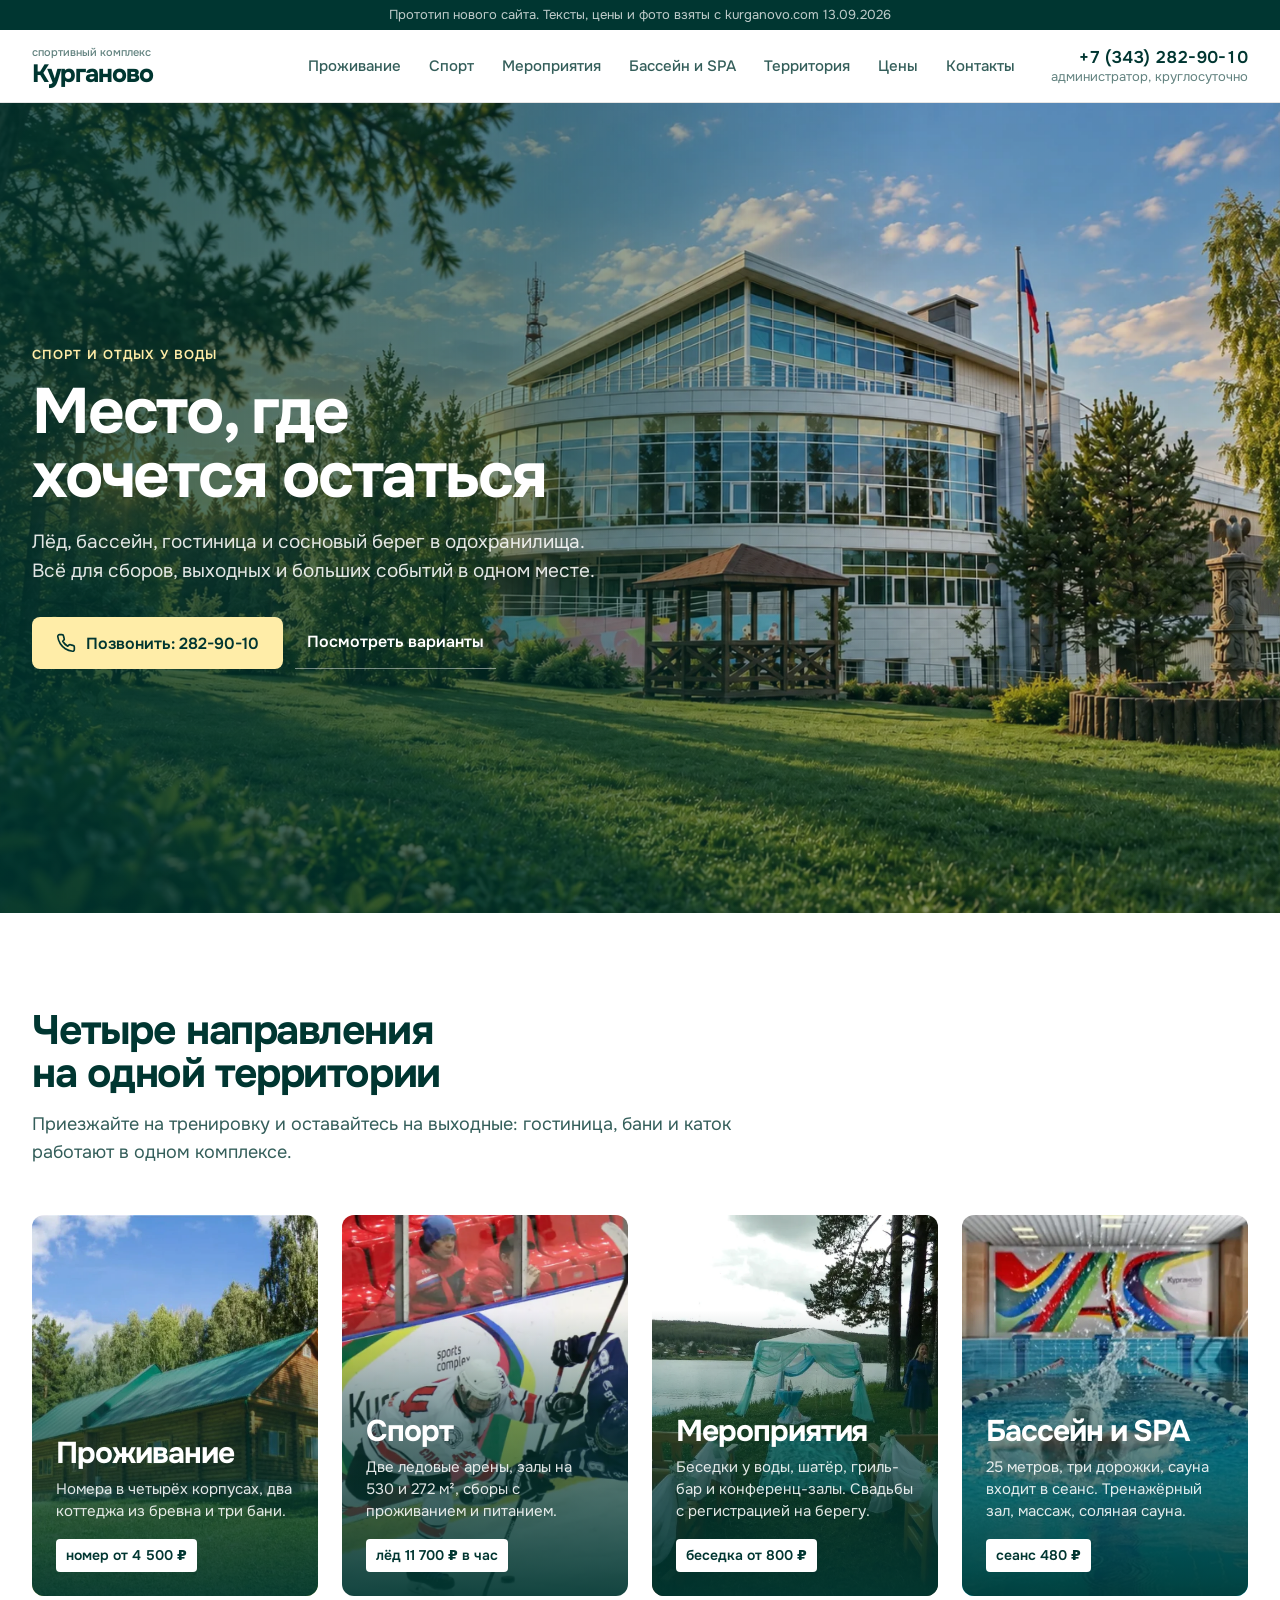
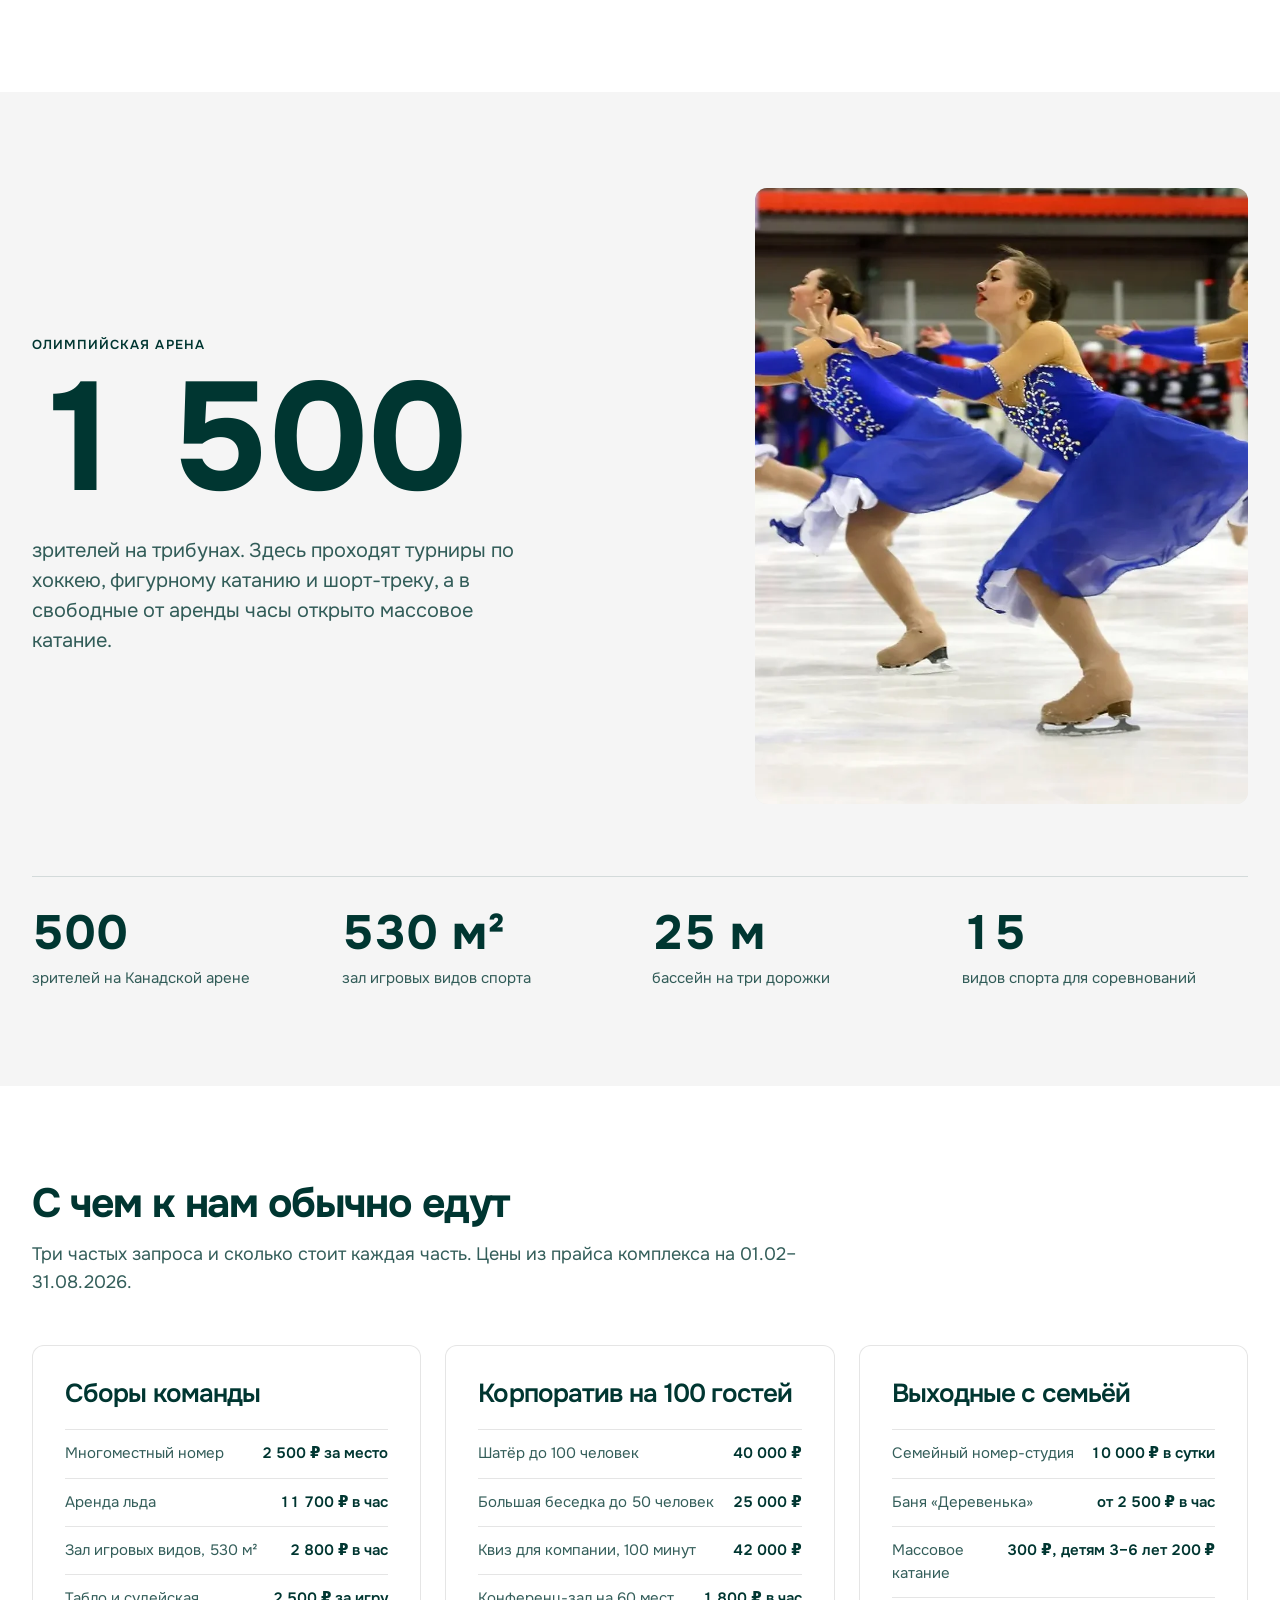
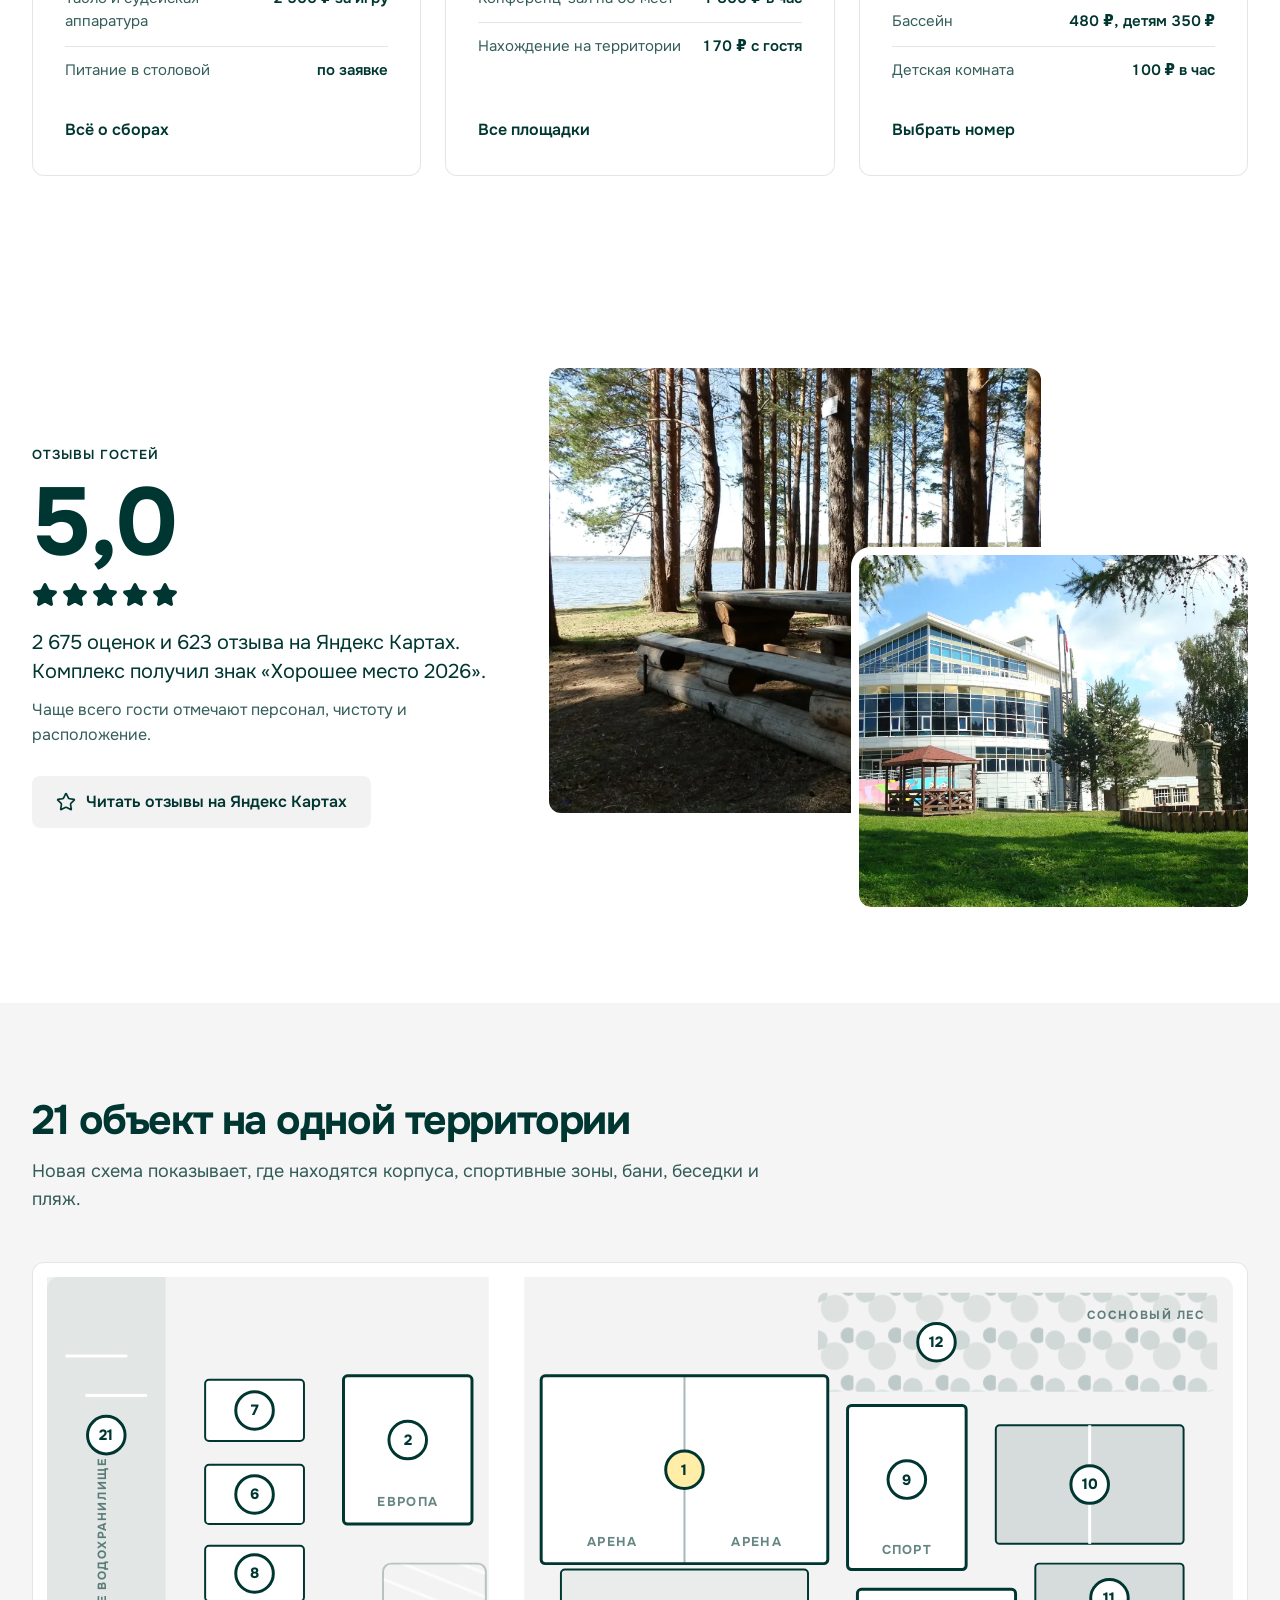
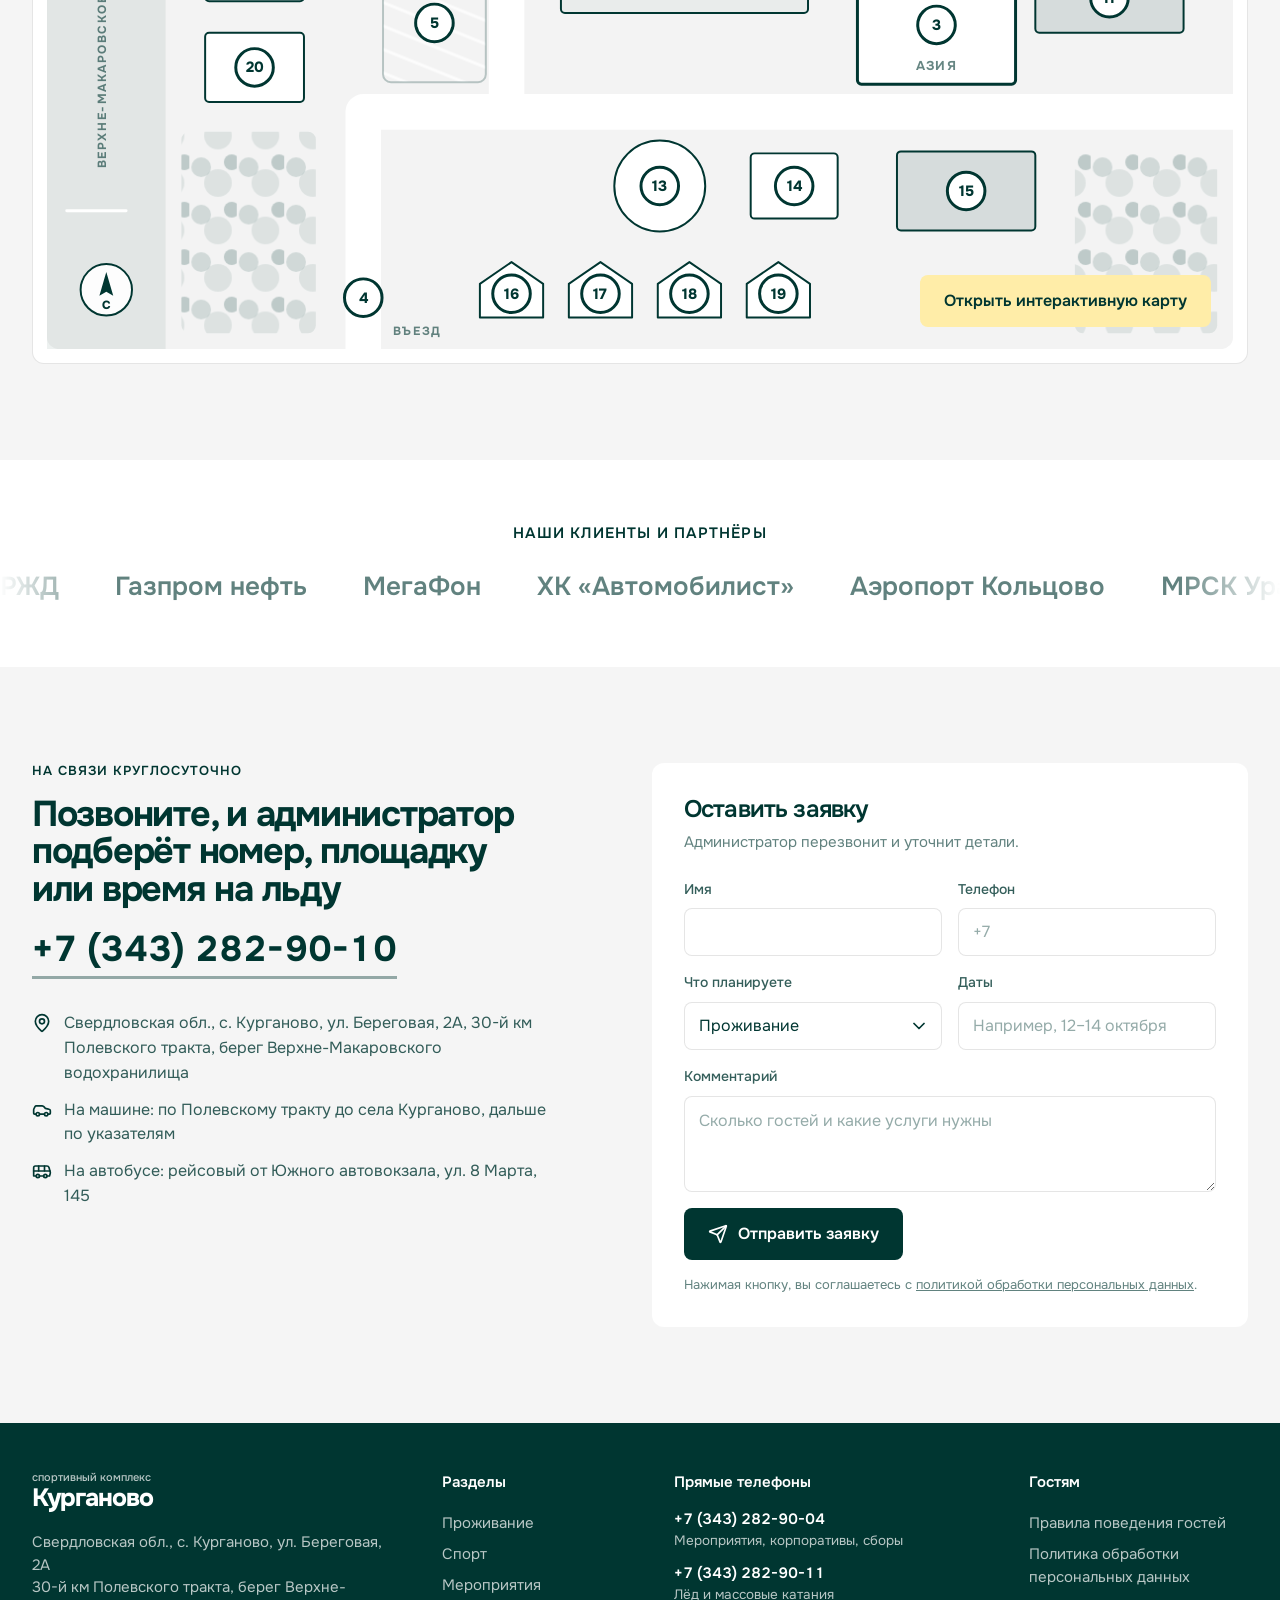
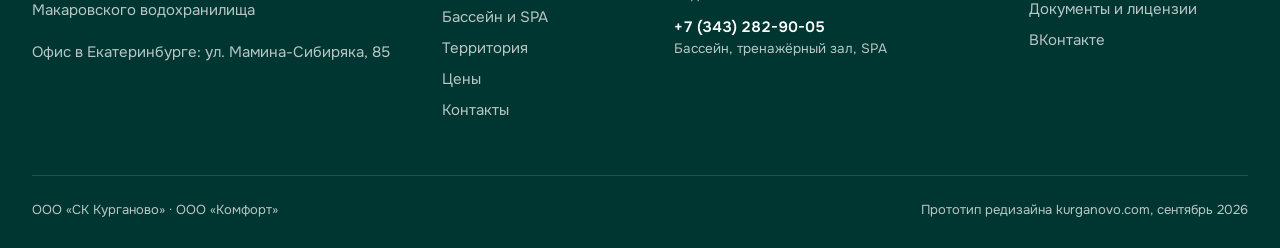
==== index.html @ 71ffc9fe "territory map redrawn on a grid" ====
<!doctype html>
<html lang="ru">
<head>
<meta charset="utf-8">
<meta name="viewport" content="width=device-width,initial-scale=1">
<title>Курганово – спортивный комплекс и база отдыха на Полевском тракте</title>
<meta name="description" content="Две ледовые арены, бассейн 25 м, гостиница, бани и площадки для праздников на берегу Верхне-Макаровского водохранилища.">
<meta name="robots" content="noindex">
<meta property="og:type" content="website">
<meta property="og:site_name" content="Курганово">
<meta property="og:url" content="https://halitcan777.github.io/kurganovo-redesign/">
<meta property="og:title" content="Курганово – спортивный комплекс и база отдыха на Полевском тракте">
<meta property="og:description" content="Две ледовые арены, бассейн 25 м, гостиница, бани и площадки для праздников на берегу Верхне-Макаровского водохранилища.">
<meta property="og:image" content="https://halitcan777.github.io/kurganovo-redesign/assets/img/og.jpg">
<meta name="theme-color" content="#003631">
<link rel="preload" href="assets/fonts/onest-cyrillic.woff2" as="font" type="font/woff2" crossorigin>
<link rel="preload" as="image" href="assets/img/hero-facade-v3.webp" imagesrcset="assets/img/hero-facade-v3-900.webp 900w, assets/img/hero-facade-v3.webp 1672w" imagesizes="100vw" fetchpriority="high">
<link rel="stylesheet" href="assets/site.css?v=mufhz6h7">
<script>document.documentElement.classList.add('js');if(/[?&]still/.test(location.search))document.documentElement.classList.add('still')</script>
</head>
<body>
<div class="progress" aria-hidden="true"></div>
<div class="proto">Прототип нового сайта. Тексты, цены и фото взяты с kurganovo.com 13.09.2026</div>
<header class="hdr">
  <div class="wrap hdr-in">
    <a class="wordmark" href="index.html" aria-label="Курганово, на главную"><small>спортивный комплекс</small><b>Курганово</b></a>
    <nav class="nav" aria-label="Разделы"><a href="prozhivanie.html">Проживание</a><a href="sport.html">Спорт</a><a href="meropriyatiya.html">Мероприятия</a><a href="bassein.html">Бассейн и SPA</a><a href="territoriya.html">Территория</a><a href="ceny.html">Цены</a><a href="kontakty.html">Контакты</a></nav>
    <a class="hdr-phone" href="tel:+73432829010"><span class="ph-long">+7 (343) 282-90-10</span><span class="ph-short">282-90-10</span><small>администратор, круглосуточно</small></a>
    <button class="burger" type="button" aria-label="Меню" aria-expanded="false" aria-controls="drawer"><svg class="ic i-menu" viewBox="0 0 24 24" aria-hidden="true"><line x1="4" x2="20" y1="12" y2="12" /> <line x1="4" x2="20" y1="6" y2="6" /> <line x1="4" x2="20" y1="18" y2="18" /></svg><svg class="ic i-x" viewBox="0 0 24 24" aria-hidden="true"><path d="M18 6 6 18" /> <path d="m6 6 12 12" /></svg></button>
  </div>
  <nav class="drawer" id="drawer" hidden aria-label="Меню"><a href="prozhivanie.html">Проживание</a><a href="sport.html">Спорт</a><a href="meropriyatiya.html">Мероприятия</a><a href="bassein.html">Бассейн и SPA</a><a href="territoriya.html">Территория</a><a href="ceny.html">Цены</a><a href="kontakty.html">Контакты</a><a class="btn" href="tel:+73432829010"><svg class="ic" viewBox="0 0 24 24" aria-hidden="true"><path d="M22 16.92v3a2 2 0 0 1-2.18 2 19.79 19.79 0 0 1-8.63-3.07 19.5 19.5 0 0 1-6-6 19.79 19.79 0 0 1-3.07-8.67A2 2 0 0 1 4.11 2h3a2 2 0 0 1 2 1.72 12.84 12.84 0 0 0 .7 2.81 2 2 0 0 1-.45 2.11L8.09 9.91a16 16 0 0 0 6 6l1.27-1.27a2 2 0 0 1 2.11-.45 12.84 12.84 0 0 0 2.81.7A2 2 0 0 1 22 16.92z" /></svg>Позвонить: 282-90-10</a></nav>
</header>
<main>
<section class="hero" style="background-image:url([data-uri])">
  <img src="assets/img/hero-facade-v3.webp" srcset="assets/img/hero-facade-v3-900.webp 900w, assets/img/hero-facade-v3.webp 1672w" sizes="100vw" alt="Главный корпус спортивного комплекса «Курганово»" class="hero-img" style="object-position:58% 50%" fetchpriority="high">
  <div class="wrap">
    <div class="hero-panel">
      <p class="kicker">Спорт и отдых у воды</p>
      <h1>Место, где хочется остаться</h1>
      <p class="hero-lead">Лёд, бассейн, гостиница и сосновый берег в одохранилища. Всё для сборов, выходных и больших событий в одном месте.</p>
      <div class="hero-cta">
        <a class="btn btn-accent" href="tel:+73432829010"><svg class="ic" viewBox="0 0 24 24" aria-hidden="true"><path d="M22 16.92v3a2 2 0 0 1-2.18 2 19.79 19.79 0 0 1-8.63-3.07 19.5 19.5 0 0 1-6-6 19.79 19.79 0 0 1-3.07-8.67A2 2 0 0 1 4.11 2h3a2 2 0 0 1 2 1.72 12.84 12.84 0 0 0 .7 2.81 2 2 0 0 1-.45 2.11L8.09 9.91a16 16 0 0 0 6 6l1.27-1.27a2 2 0 0 1 2.11-.45 12.84 12.84 0 0 0 2.81.7A2 2 0 0 1 22 16.92z" /></svg>Позвонить: 282-90-10</a>
        <a class="hero-link" href="prozhivanie.html">Посмотреть варианты</a>
      </div>
    </div>
  </div>
</section>

<section class="sec">
  <div class="wrap">
    <div class="sec-head rv"><h2>Четыре направления на одной территории</h2><p>Приезжайте на тренировку и оставайтесь на выходные: гостиница, бани и каток работают в одном комплексе.</p></div>
    <div class="tiles"><a class="tile rv" href="prozhivanie.html"><img src="assets/img/cottage.webp" alt="Коттедж из оцилиндрованного бревна" style="object-position:60% 50%" loading="lazy" decoding="async"><div class="tile-b"><h3>Проживание</h3><p>Номера в четырёх корпусах, два коттеджа из бревна и три бани.</p><span class="tile-price">номер от 4 500 ₽</span></div></a><a class="tile rv" href="sport.html"><img src="assets/img/hockey-2.webp" alt="Хоккейный матч на арене комплекса" style="object-position:38% 50%" loading="lazy" decoding="async"><div class="tile-b"><h3>Спорт</h3><p>Две ледовые арены, залы на 530 и 272 м², сборы с проживанием и питанием.</p><span class="tile-price">лёд 11 700 ₽ в час</span></div></a><a class="tile rv" href="meropriyatiya.html"><img src="assets/img/wedding.webp" alt="Выездная регистрация на берегу водохранилища" style="object-position:45% 50%" loading="lazy" decoding="async"><div class="tile-b"><h3>Мероприятия</h3><p>Беседки у воды, шатёр, гриль-бар и конференц-залы. Свадьбы с регистрацией на берегу.</p><span class="tile-price">беседка от 800 ₽</span></div></a><a class="tile rv" href="bassein.html"><img src="assets/img/pool-swim.webp" alt="Пловец на дорожке бассейна" style="object-position:50% 60%" loading="lazy" decoding="async"><div class="tile-b"><h3>Бассейн и SPA</h3><p>25 метров, три дорожки, сауна входит в сеанс. Тренажёрный зал, массаж, соляная сауна.</p><span class="tile-price">сеанс 480 ₽</span></div></a></div>
  </div>
</section>

<section class="sec peak">
  <div class="wrap">
    <div class="g peak-g">
      <div class="s7 rv">
        <p class="kicker">Олимпийская арена</p>
        <div class="peak-num" data-count="1500">1 500</div>
        <p class="peak-lead">зрителей на трибунах. Здесь проходят турниры по хоккею, фигурному катанию и шорт-треку, а в свободные от аренды часы открыто массовое катание.</p>
      </div>
      <div class="s5 rv"><div class="ph ar45"><img src="assets/img/skating.webp" alt="Синхронное катание на арене комплекса" style="object-position:60% 50%" loading="lazy" decoding="async"></div></div>
    </div>
    <div class="stats rv">
      <div><b data-count="500">500</b><small>зрителей на Канадской арене</small></div>
      <div><b><span data-count="530">530</span> м²</b><small>зал игровых видов спорта</small></div>
      <div><b><span data-count="25">25</span> м</b><small>бассейн на три дорожки</small></div>
      <div><b data-count="15">15</b><small>видов спорта для соревнований</small></div>
    </div>
  </div>
</section>

<section class="sec">
  <div class="wrap">
    <div class="sec-head rv"><h2>С чем к нам обычно едут</h2><p>Три частых запроса и сколько стоит каждая часть. Цены из прайса комплекса на 01.02–31.08.2026.</p></div>
    <div class="g"><article class="card s4 rv"><h3>Сборы команды</h3><ul class="plist"><li><span>Многоместный номер</span><span>2 500 ₽ за место</span></li><li><span>Аренда льда</span><span>11 700 ₽ в час</span></li><li><span>Зал игровых видов, 530 м²</span><span>2 800 ₽ в час</span></li><li><span>Табло и судейская аппаратура</span><span>2 500 ₽ за игру</span></li><li><span>Питание в столовой</span><span>по заявке</span></li></ul><a class="link" href="sport.html">Всё о сборах</a></article><article class="card s4 rv"><h3>Корпоратив на 100 гостей</h3><ul class="plist"><li><span>Шатёр до 100 человек</span><span>40 000 ₽</span></li><li><span>Большая беседка до 50 человек</span><span>25 000 ₽</span></li><li><span>Квиз для компании, 100 минут</span><span>42 000 ₽</span></li><li><span>Конференц-зал на 60 мест</span><span>1 800 ₽ в час</span></li><li><span>Нахождение на территории</span><span>170 ₽ с гостя</span></li></ul><a class="link" href="meropriyatiya.html">Все площадки</a></article><article class="card s4 rv"><h3>Выходные с семьёй</h3><ul class="plist"><li><span>Семейный номер-студия</span><span>10 000 ₽ в сутки</span></li><li><span>Баня «Деревенька»</span><span>от 2 500 ₽ в час</span></li><li><span>Массовое катание</span><span>300 ₽, детям 3–6 лет 200 ₽</span></li><li><span>Бассейн</span><span>480 ₽, детям 350 ₽</span></li><li><span>Детская комната</span><span>100 ₽ в час</span></li></ul><a class="link" href="prozhivanie.html">Выбрать номер</a></article></div>
  </div>
</section>

<section class="sec">
  <div class="wrap g rating">
    <div class="s5 rv">
      <p class="kicker">Отзывы гостей</p>
      <div class="rate-num">5,0</div>
      <div class="stars" aria-label="Пять звёзд из пяти"><svg class="ic" viewBox="0 0 24 24" aria-hidden="true"><path d="M11.525 2.295a.53.53 0 0 1 .95 0l2.31 4.679a2.123 2.123 0 0 0 1.595 1.16l5.166.756a.53.53 0 0 1 .294.904l-3.736 3.638a2.123 2.123 0 0 0-.611 1.878l.882 5.14a.53.53 0 0 1-.771.56l-4.618-2.428a2.122 2.122 0 0 0-1.973 0L6.396 21.01a.53.53 0 0 1-.77-.56l.881-5.139a2.122 2.122 0 0 0-.611-1.879L2.16 9.795a.53.53 0 0 1 .294-.906l5.165-.755a2.122 2.122 0 0 0 1.597-1.16z" /></svg><svg class="ic" viewBox="0 0 24 24" aria-hidden="true"><path d="M11.525 2.295a.53.53 0 0 1 .95 0l2.31 4.679a2.123 2.123 0 0 0 1.595 1.16l5.166.756a.53.53 0 0 1 .294.904l-3.736 3.638a2.123 2.123 0 0 0-.611 1.878l.882 5.14a.53.53 0 0 1-.771.56l-4.618-2.428a2.122 2.122 0 0 0-1.973 0L6.396 21.01a.53.53 0 0 1-.77-.56l.881-5.139a2.122 2.122 0 0 0-.611-1.879L2.16 9.795a.53.53 0 0 1 .294-.906l5.165-.755a2.122 2.122 0 0 0 1.597-1.16z" /></svg><svg class="ic" viewBox="0 0 24 24" aria-hidden="true"><path d="M11.525 2.295a.53.53 0 0 1 .95 0l2.31 4.679a2.123 2.123 0 0 0 1.595 1.16l5.166.756a.53.53 0 0 1 .294.904l-3.736 3.638a2.123 2.123 0 0 0-.611 1.878l.882 5.14a.53.53 0 0 1-.771.56l-4.618-2.428a2.122 2.122 0 0 0-1.973 0L6.396 21.01a.53.53 0 0 1-.77-.56l.881-5.139a2.122 2.122 0 0 0-.611-1.879L2.16 9.795a.53.53 0 0 1 .294-.906l5.165-.755a2.122 2.122 0 0 0 1.597-1.16z" /></svg><svg class="ic" viewBox="0 0 24 24" aria-hidden="true"><path d="M11.525 2.295a.53.53 0 0 1 .95 0l2.31 4.679a2.123 2.123 0 0 0 1.595 1.16l5.166.756a.53.53 0 0 1 .294.904l-3.736 3.638a2.123 2.123 0 0 0-.611 1.878l.882 5.14a.53.53 0 0 1-.771.56l-4.618-2.428a2.122 2.122 0 0 0-1.973 0L6.396 21.01a.53.53 0 0 1-.77-.56l.881-5.139a2.122 2.122 0 0 0-.611-1.879L2.16 9.795a.53.53 0 0 1 .294-.906l5.165-.755a2.122 2.122 0 0 0 1.597-1.16z" /></svg><svg class="ic" viewBox="0 0 24 24" aria-hidden="true"><path d="M11.525 2.295a.53.53 0 0 1 .95 0l2.31 4.679a2.123 2.123 0 0 0 1.595 1.16l5.166.756a.53.53 0 0 1 .294.904l-3.736 3.638a2.123 2.123 0 0 0-.611 1.878l.882 5.14a.53.53 0 0 1-.771.56l-4.618-2.428a2.122 2.122 0 0 0-1.973 0L6.396 21.01a.53.53 0 0 1-.77-.56l.881-5.139a2.122 2.122 0 0 0-.611-1.879L2.16 9.795a.53.53 0 0 1 .294-.906l5.165-.755a2.122 2.122 0 0 0 1.597-1.16z" /></svg></div>
      <p class="rate-lead">2 675 оценок и 623 отзыва на Яндекс Картах. Комплекс получил знак «Хорошее место 2026».</p>
      <p>Чаще всего гости отмечают персонал, чистоту и расположение.</p>
      <a class="btn btn-tint" href="https://yandex.ru/maps/org/kurganovo/1104910295/reviews/" target="_blank" rel="noopener"><svg class="ic" viewBox="0 0 24 24" aria-hidden="true"><path d="M11.525 2.295a.53.53 0 0 1 .95 0l2.31 4.679a2.123 2.123 0 0 0 1.595 1.16l5.166.756a.53.53 0 0 1 .294.904l-3.736 3.638a2.123 2.123 0 0 0-.611 1.878l.882 5.14a.53.53 0 0 1-.771.56l-4.618-2.428a2.122 2.122 0 0 0-1.973 0L6.396 21.01a.53.53 0 0 1-.77-.56l.881-5.139a2.122 2.122 0 0 0-.611-1.879L2.16 9.795a.53.53 0 0 1 .294-.906l5.165-.755a2.122 2.122 0 0 0 1.597-1.16z" /></svg>Читать отзывы на Яндекс Картах</a>
    </div>
    <div class="s7 rv">
      <div class="collage">
        <div class="ph c1"><img src="assets/img/lake.webp" alt="Деревянный стол под соснами на берегу водохранилища" loading="lazy" decoding="async"></div>
        <div class="ph c2"><img src="assets/img/facade.webp" alt="Главный корпус с ледовыми аренами" loading="lazy" decoding="async"></div>
      </div>
    </div>
  </div>
</section>

<section class="sec bg2" id="plan">
  <div class="wrap">
    <div class="sec-head rv"><h2>21 объект на одной территории</h2><p>Новая схема показывает, где находятся корпуса, спортивные зоны, бани, беседки и пляж.</p></div>
    <a class="map-preview rv" href="territoriya.html"><svg class="tmap-svg" viewBox="0 0 1200 680" role="img" aria-label="Схема территории спортивного комплекса Курганово">
  <defs><pattern id="trees" width="48" height="48" patternUnits="userSpaceOnUse"><circle cx="12" cy="16" r="10" fill="#003631" fill-opacity=".14"/><circle cx="29" cy="32" r="14" fill="#003631" fill-opacity=".09"/><circle cx="43" cy="11" r="8" fill="#003631" fill-opacity=".22"/></pattern><pattern id="parking" width="22" height="22" patternUnits="userSpaceOnUse" patternTransform="rotate(22)"><path d="M0 2h22" stroke="#fff" stroke-width="3" opacity=".75"/></pattern></defs>
  <rect width="1200" height="680" rx="12" fill="#f3f3f3"/>
  <rect width="120" height="680" fill="#003631" fill-opacity=".07"/><path d="M20 80h60M40 120h60M20 540h60" stroke="#fff" stroke-width="3" stroke-linecap="round"/>
  <rect x="780" y="16" width="404" height="100" rx="8" fill="url(#trees)"/><rect x="1040" y="480" width="144" height="184" rx="8" fill="url(#trees)"/><rect x="136" y="460" width="136" height="204" rx="8" fill="url(#trees)"/>
  <g class="map-roads"><path d="M320 680V440H1200"/><path d="M465 440V0"/></g>
  <rect class="map-parking" x="340" y="290" width="104" height="120" rx="8" fill="url(#parking)"/>
  <g class="map-buildings">
    <rect x="500" y="100" width="290" height="190" rx="4"/><path d="M645 100v190" class="div"/><rect class="admin" x="520" y="296" width="250" height="44" rx="4"/>
    <rect x="300" y="100" width="130" height="150" rx="4"/>
    <rect x="810" y="130" width="120" height="166" rx="4"/>
    <rect x="820" y="316" width="160" height="96" rx="4"/>
    <text x="572" y="272">АРЕНА</text><text x="718" y="272">АРЕНА</text><text x="365" y="232">ЕВРОПА</text><text x="870" y="280">СПОРТ</text><text x="900" y="398">АЗИЯ</text>
  </g>
  <g class="map-fields"><rect x="960" y="150" width="190" height="120" rx="4"/><rect x="1000" y="290" width="150" height="70" rx="4"/><rect x="860" y="480" width="140" height="80" rx="4"/><path d="M1055 150v120"/></g>
  <g class="map-small"><rect x="160" y="104" width="100" height="62" rx="4"/><rect x="160" y="190" width="100" height="60" rx="4"/><rect x="160" y="272" width="100" height="56" rx="4"/><rect x="160" y="360" width="100" height="70" rx="4"/><circle cx="620" cy="515" r="46"/><rect x="712" y="482" width="88" height="66" rx="4"/><path d="M438 648v-34l32-22 32 22v34z"/><path d="M528 648v-34l32-22 32 22v34z"/><path d="M618 648v-34l32-22 32 22v34z"/><path d="M708 648v-34l32-22 32 22v34z"/></g>
  <g class="map-labels" aria-hidden="true"><text x="60" y="340" transform="rotate(-90 60 340)" text-anchor="middle">ВЕРХНЕ-МАКАРОВСКОЕ ВОДОХРАНИЛИЩЕ</text><text x="1172" y="42" text-anchor="end">СОСНОВЫЙ ЛЕС</text><text x="350" y="666">ВЪЕЗД</text></g>
  <g class="map-compass" aria-hidden="true" transform="translate(60 620)"><circle r="26"/><path d="M0-18L7 6 0 2-7 6Z"/><text y="19">С</text></g>
  <path class="map-route" data-map-route d=""/>
  <g class="map-pin active" data-map-pin data-n="1" data-cat="stay sport food family" data-title="Главный корпус" data-meta="Центр комплекса" data-features="Ресепшн|Олимпийская и Канадская арены|Спортбар|Гостиница|Детская комната|Прокат" data-href="sport.html" data-link="Спорт и арены" data-x="645" data-y="195" transform="translate(645 195)"><circle r="19"/><text y="1">1</text></g><g class="map-pin" data-map-pin data-n="2" data-cat="stay sport" data-title="Корпус «Европа»" data-meta="Проживание и фитнес" data-features="Номера разных категорий|Зал фитнеса|Бильярд|Корпус «Европа+»" data-href="prozhivanie.html" data-link="Выбрать номер" data-x="365" data-y="165" transform="translate(365 165)"><circle r="19"/><text y="1">2</text></g><g class="map-pin" data-map-pin data-n="3" data-cat="stay event food" data-title="Корпус «Азия»" data-meta="Проживание и деловые события" data-features="Гостиница|Столовая|Конференц-зал на 60 мест|Конференц-зал на 50 мест" data-href="meropriyatiya.html" data-link="Конференции и события" data-x="900" data-y="352" transform="translate(900 352)"><circle r="19"/><text y="1">3</text></g><g class="map-pin" data-map-pin data-n="4" data-cat="service" data-title="Въезд и охрана" data-meta="Начало маршрута" data-features="Пост охраны|Въезд к парковке|Пеший маршрут по территории" data-href="kontakty.html" data-link="Как добраться" data-x="320" data-y="628" transform="translate(320 628)"><circle r="19"/><text y="1">4</text></g><g class="map-pin" data-map-pin data-n="5" data-cat="service" data-title="Парковка" data-meta="Рядом с главным корпусом" data-features="Легковые автомобили|Места для автобусов|Короткий путь до ресепшн" data-href="kontakty.html" data-link="Адрес и маршрут" data-x="392" data-y="350" transform="translate(392 350)"><circle r="19"/><text y="1">5</text></g><g class="map-pin" data-map-pin data-n="6" data-cat="food event" data-title="Гриль-бар «Овертайм»" data-meta="Еда и банкеты" data-features="Гриль-меню|Зал до 40 гостей|Банкетное обслуживание|Бронь столов" data-href="meropriyatiya.html" data-link="Мероприятия и меню" data-x="210" data-y="220" transform="translate(210 220)"><circle r="19"/><text y="1">6</text></g><g class="map-pin" data-map-pin data-n="7" data-cat="stay family" data-title="Коттеджи" data-meta="Отдых отдельной компанией" data-features="До 15 гостей|10–12 спальных мест|Три спальни|Мини-кухня|Терраса с мангалом" data-href="prozhivanie.html" data-link="Коттеджи и цены" data-x="210" data-y="135" transform="translate(210 135)"><circle r="19"/><text y="1">7</text></g><g class="map-pin" data-map-pin data-n="8" data-cat="event family" data-title="Большая беседка" data-meta="Площадка до 50 гостей" data-features="До 50 гостей|Мебель|Освещение|Крытая площадка" data-href="meropriyatiya.html" data-link="Все площадки" data-x="210" data-y="300" transform="translate(210 300)"><circle r="19"/><text y="1">8</text></g><g class="map-pin" data-map-pin data-n="9" data-cat="sport spa" data-title="Спортивная зона" data-meta="Бассейн, фитнес и SPA" data-features="Бассейн 25 м|Тренажёрный зал|Зал единоборств|Хоккейный тир|Велокласс|SPA-услуги" data-href="bassein.html" data-link="Бассейн и SPA" data-x="870" data-y="205" transform="translate(870 205)"><circle r="19"/><text y="1">9</text></g><g class="map-pin" data-map-pin data-n="10" data-cat="sport" data-title="Футбольное поле" data-meta="Открытая спортивная площадка" data-features="Искусственная трава|Размер 40 × 20 м|Почасовая аренда" data-href="sport.html" data-link="Спортивные площадки" data-x="1055" data-y="210" transform="translate(1055 210)"><circle r="19"/><text y="1">10</text></g><g class="map-pin" data-map-pin data-n="11" data-cat="sport" data-title="Волейбольная площадка" data-meta="Открытая спортивная площадка" data-features="Размер 18 × 9 м|Искусственное покрытие|Почасовая аренда" data-href="sport.html" data-link="Спортивные площадки" data-x="1075" data-y="325" transform="translate(1075 325)"><circle r="19"/><text y="1">11</text></g><g class="map-pin" data-map-pin data-n="12" data-cat="sport event" data-title="Пейнтбол и лазертаг" data-meta="Лесная игровая зона" data-features="Пейнтбол|Лазертаг|Командные сценарии|Лесная площадка" data-href="meropriyatiya.html" data-link="Программы для команд" data-x="900" data-y="66" transform="translate(900 66)"><circle r="19"/><text y="1">12</text></g><g class="map-pin" data-map-pin data-n="13" data-cat="event food" data-title="Шатёр" data-meta="Площадка до 100 гостей" data-features="До 100 гостей|Мебель|Бетонный пол|Банкетное обслуживание" data-href="meropriyatiya.html" data-link="Шатёр и другие площадки" data-x="620" data-y="515" transform="translate(620 515)"><circle r="19"/><text y="1">13</text></g><g class="map-pin" data-map-pin data-n="14" data-cat="family" data-title="Детский городок" data-meta="Игровая зона на улице" data-features="Горки|Игровые элементы|Уличная зона" data-href="meropriyatiya.html" data-link="Детские праздники" data-x="756" data-y="515" transform="translate(756 515)"><circle r="19"/><text y="1">14</text></g><g class="map-pin" data-map-pin data-n="15" data-cat="sport" data-title="Стритбол" data-meta="Открытая спортивная площадка" data-features="Площадка 30 × 30 м|Асфальтовое покрытие|Почасовая аренда" data-href="sport.html" data-link="Спортивные площадки" data-x="930" data-y="520" transform="translate(930 520)"><circle r="19"/><text y="1">15</text></g><g class="map-pin" data-map-pin data-n="16" data-cat="event family" data-title="Беседка №2" data-meta="Отдых у воды" data-features="До 10 гостей|Мангал|Освещение|Рядом с берегом" data-href="meropriyatiya.html" data-link="Беседки и цены" data-x="470" data-y="624" transform="translate(470 624)"><circle r="19"/><text y="1">16</text></g><g class="map-pin" data-map-pin data-n="17" data-cat="event family" data-title="Беседка №3" data-meta="Отдых у воды" data-features="До 10 гостей|Мангал|Освещение|Рядом с берегом" data-href="meropriyatiya.html" data-link="Беседки и цены" data-x="560" data-y="624" transform="translate(560 624)"><circle r="19"/><text y="1">17</text></g><g class="map-pin" data-map-pin data-n="18" data-cat="event family" data-title="Беседка №4" data-meta="Отдых у воды" data-features="До 10 гостей|Мангал|Освещение|Рядом с берегом" data-href="meropriyatiya.html" data-link="Беседки и цены" data-x="650" data-y="624" transform="translate(650 624)"><circle r="19"/><text y="1">18</text></g><g class="map-pin" data-map-pin data-n="19" data-cat="event family" data-title="Беседка №5" data-meta="Отдых у воды" data-features="До 10 гостей|Мангал|Освещение|Рядом с берегом" data-href="meropriyatiya.html" data-link="Беседки и цены" data-x="740" data-y="624" transform="translate(740 624)"><circle r="19"/><text y="1">19</text></g><g class="map-pin" data-map-pin data-n="20" data-cat="spa stay family" data-title="Бани" data-meta="Три отдельных дома" data-features="«Деревенька»|«Охотничья»|«Легенды хоккея»|Парные и зоны отдыха" data-href="prozhivanie.html" data-link="Бани и цены" data-x="210" data-y="395" transform="translate(210 395)"><circle r="19"/><text y="1">20</text></g><g class="map-pin" data-map-pin data-n="21" data-cat="family event" data-title="Пляж" data-meta="Берег водохранилища" data-features="Береговая зона|Вид на водохранилище|Рядом с лесом" data-href="meropriyatiya.html" data-link="Площадки у воды" data-x="60" data-y="160" transform="translate(60 160)"><circle r="19"/><text y="1">21</text></g>
</svg><span class="btn btn-accent">Открыть интерактивную карту</span></a>
  </div>
</section>

<section class="sec-tight clients">
  <div class="wrap"><p class="kicker">Наши клиенты и партнёры</p></div>
  <div class="marquee" aria-label="Клиенты: РЖД, Газпром нефть, МегаФон, ХК «Автомобилист», Аэропорт Кольцово, МРСК Урала, Свердловэнерго, КЭС Холдинг, Škoda, «Мотив», «Югория», КриоГаз"><div class="marquee-track" aria-hidden="true"><span>РЖД</span><span>Газпром нефть</span><span>МегаФон</span><span>ХК «Автомобилист»</span><span>Аэропорт Кольцово</span><span>МРСК Урала</span><span>Свердловэнерго</span><span>КЭС Холдинг</span><span>Škoda</span><span>«Мотив»</span><span>«Югория»</span><span>КриоГаз</span><span>РЖД</span><span>Газпром нефть</span><span>МегаФон</span><span>ХК «Автомобилист»</span><span>Аэропорт Кольцово</span><span>МРСК Урала</span><span>Свердловэнерго</span><span>КЭС Холдинг</span><span>Škoda</span><span>«Мотив»</span><span>«Югория»</span><span>КриоГаз</span></div></div>
</section>

<section class="sec cta" id="zayavka">
  <div class="wrap g">
    <div class="s6 rv">
      <p class="kicker">На связи круглосуточно</p>
      <h2>Позвоните, и администратор подберёт номер, площадку или время на льду</h2>
      <a class="cta-phone" href="tel:+73432829010">+7 (343) 282-90-10</a>
      <ul class="cta-list">
        <li><svg class="ic" viewBox="0 0 24 24" aria-hidden="true"><path d="M20 10c0 4.993-5.539 10.193-7.399 11.799a1 1 0 0 1-1.202 0C9.539 20.193 4 14.993 4 10a8 8 0 0 1 16 0" /> <circle cx="12" cy="10" r="3" /></svg><span>Свердловская обл., с. Курганово, ул. Береговая, 2А, 30-й км Полевского тракта, берег Верхне-Макаровского водохранилища</span></li>
        <li><svg class="ic" viewBox="0 0 24 24" aria-hidden="true"><path d="M19 17h2c.6 0 1-.4 1-1v-3c0-.9-.7-1.7-1.5-1.9C18.7 10.6 16 10 16 10s-1.3-1.4-2.2-2.3c-.5-.4-1.1-.7-1.8-.7H5c-.6 0-1.1.4-1.4.9l-1.4 2.9A3.7 3.7 0 0 0 2 12v4c0 .6.4 1 1 1h2" /> <circle cx="7" cy="17" r="2" /> <path d="M9 17h6" /> <circle cx="17" cy="17" r="2" /></svg><span>На машине: по Полевскому тракту до села Курганово, дальше по указателям</span></li>
        <li><svg class="ic" viewBox="0 0 24 24" aria-hidden="true"><path d="M8 6v6" /> <path d="M15 6v6" /> <path d="M2 12h19.6" /> <path d="M18 18h3s.5-1.7.8-2.8c.1-.4.2-.8.2-1.2 0-.4-.1-.8-.2-1.2l-1.4-5C20.1 6.8 19.1 6 18 6H4a2 2 0 0 0-2 2v10h3" /> <circle cx="7" cy="18" r="2" /> <path d="M9 18h5" /> <circle cx="16" cy="18" r="2" /></svg><span>На автобусе: рейсовый от Южного автовокзала, ул. 8 Марта, 145</span></li>
      </ul>
    </div>
    <div class="s6 rv"><form class="form" data-demo novalidate>
  <h3>Оставить заявку</h3>
  <p class="form-sub">Администратор перезвонит и уточнит детали.</p>
  <div class="row2"><label>Имя<input name="name" autocomplete="name"></label><label>Телефон<input name="phone" type="tel" autocomplete="tel" inputmode="tel" placeholder="+7"></label></div>
  <div class="row2"><label>Что планируете<select name="topic"><option>Проживание</option><option>Спорт и сборы</option><option>Мероприятие</option><option>Бассейн и фитнес</option><option>Другое</option></select></label><label>Даты<input name="date" placeholder="Например, 12–14 октября" autocomplete="off"></label></div>
  <label>Комментарий<textarea name="msg" placeholder="Сколько гостей и какие услуги нужны"></textarea></label>
  <button class="btn" type="submit"><svg class="ic" viewBox="0 0 24 24" aria-hidden="true"><path d="M14.536 21.686a.5.5 0 0 0 .937-.024l6.5-19a.496.496 0 0 0-.635-.635l-19 6.5a.5.5 0 0 0-.024.937l7.93 3.18a2 2 0 0 1 1.112 1.11z" /> <path d="m21.854 2.147-10.94 10.939" /></svg>Отправить заявку</button>
  <p class="consent">Нажимая кнопку, вы соглашаетесь с <a href="https://www.kurganovo.com/content/docs/documentation/Politika_personalnih_dannih/Politika_obrabotki_personalnih_dannih.pdf" target="_blank" rel="noopener">политикой обработки персональных данных</a>.</p>
</form></div>
  </div>
</section>
</main>
<footer class="ftr">
  <div class="wrap">
    <div class="ftr-main">
      <div><a class="wordmark" href="index.html" aria-label="Курганово, на главную"><small>спортивный комплекс</small><b>Курганово</b></a><p class="ftr-addr">Свердловская обл., с. Курганово, ул. Береговая, 2А<br>30-й км Полевского тракта, берег Верхне-Макаровского водохранилища</p><p class="ftr-addr">Офис в Екатеринбурге: ул. Мамина-Сибиряка, 85</p></div>
      <nav class="ftr-col" aria-label="Разделы сайта"><b>Разделы</b><a href="prozhivanie.html">Проживание</a><a href="sport.html">Спорт</a><a href="meropriyatiya.html">Мероприятия</a><a href="bassein.html">Бассейн и SPA</a><a href="territoriya.html">Территория</a><a href="ceny.html">Цены</a><a href="kontakty.html">Контакты</a></nav>
      <div><b>Прямые телефоны</b><div class="ftr-ph"><div><a href="tel:+73432829004">+7 (343) 282-90-04</a><span>Мероприятия, корпоративы, сборы</span></div><div><a href="tel:+73432829011">+7 (343) 282-90-11</a><span>Лёд и массовые катания</span></div><div><a href="tel:+73432829005">+7 (343) 282-90-05</a><span>Бассейн, тренажёрный зал, SPA</span></div></div></div>
      <div class="ftr-col"><b>Гостям</b><a href="https://www.kurganovo.com/content/docs/documentation/Informaziya_dlya_posetiteley/Pravila_povedeniya_gostey.pdf" target="_blank" rel="noopener">Правила поведения гостей</a><a href="https://www.kurganovo.com/content/docs/documentation/Politika_personalnih_dannih/Politika_obrabotki_personalnih_dannih.pdf" target="_blank" rel="noopener">Политика обработки персональных данных</a><a href="kontakty.html#dokumenty">Документы и лицензии</a><a href="https://vk.com/kurganovosk" target="_blank" rel="noopener">ВКонтакте</a></div>
    </div>
    <div class="ftr-bot"><span>ООО «СК Курганово» · ООО «Комфорт»</span><span>Прототип редизайна kurganovo.com, сентябрь 2026</span></div>
  </div>
</footer>
<div class="toast" role="status" aria-live="polite"></div>
<script src="assets/app.js?v=mufhz6h7" defer></script>
</body>
</html>
---- assets/site.css ----
/* Курганово – дизайн-система протипа */
@font-face{font-family:'Onest';font-style:normal;font-weight:400 800;font-display:swap;src:url(fonts/onest-cyrillic.woff2) format('woff2');unicode-range:U+0301,U+0400-045F,U+0490-0491,U+04B0-04B1,U+2116}
@font-face{font-family:'Onest';font-style:normal;font-weight:400 800;font-display:swap;src:url(fonts/onest-latin.woff2) format('woff2');unicode-range:U+0000-00FF,U+0131,U+0152-0153,U+02BB-02BC,U+02C6,U+02DA,U+02DC,U+0304,U+0308,U+0329,U+2000-206F,U+20AC,U+20BD,U+2122,U+2191,U+2193,U+2212,U+2215,U+FEFF,U+FFFD}
@font-face{font-family:'Fira Sans';font-style:normal;font-weight:400;font-display:swap;src:url(fonts/fira-sans-cyrillic-400-normal.woff2) format('woff2');unicode-range:U+0301,U+0400-045F,U+0490-0491,U+04B0-04B1,U+2116}
@font-face{font-family:'Fira Sans';font-style:normal;font-weight:400;font-display:swap;src:url(fonts/fira-sans-latin-400-normal.woff2) format('woff2');unicode-range:U+0000-00FF,U+0131,U+0152-0153,U+02BB-02BC,U+02C6,U+02DA,U+02DC,U+0304,U+0308,U+0329,U+2000-206F,U+20AC,U+20BD,U+2122,U+2191,U+2193,U+2212,U+2215,U+FEFF,U+FFFD}
@font-face{font-family:'Fira Sans';font-style:normal;font-weight:500;font-display:swap;src:url(fonts/fira-sans-cyrillic-500-normal.woff2) format('woff2');unicode-range:U+0301,U+0400-045F,U+0490-0491,U+04B0-04B1,U+2116}
@font-face{font-family:'Fira Sans';font-style:normal;font-weight:500;font-display:swap;src:url(fonts/fira-sans-latin-500-normal.woff2) format('woff2');unicode-range:U+0000-00FF,U+0131,U+0152-0153,U+02BB-02BC,U+02C6,U+02DA,U+02DC,U+0304,U+0308,U+0329,U+2000-206F,U+20AC,U+20BD,U+2122,U+2191,U+2193,U+2212,U+2215,U+FEFF,U+FFFD}
@font-face{font-family:'Fira Sans';font-style:normal;font-weight:600;font-display:swap;src:url(fonts/fira-sans-cyrillic-600-normal.woff2) format('woff2');unicode-range:U+0301,U+0400-045F,U+0490-0491,U+04B0-04B1,U+2116}
@font-face{font-family:'Fira Sans';font-style:normal;font-weight:600;font-display:swap;src:url(fonts/fira-sans-latin-600-normal.woff2) format('woff2');unicode-range:U+0000-00FF,U+0131,U+0152-0153,U+02BB-02BC,U+02C6,U+02DA,U+02DC,U+0304,U+0308,U+0329,U+2000-206F,U+20AC,U+20BD,U+2122,U+2191,U+2193,U+2212,U+2215,U+FEFF,U+FFFD}
@font-face{font-family:'Fira Sans Condensed';font-style:normal;font-weight:600;font-display:swap;src:url(fonts/fira-sans-condensed-cyrillic-600-normal.woff2) format('woff2');unicode-range:U+0301,U+0400-045F,U+0490-0491,U+04B0-04B1,U+2116}
@font-face{font-family:'Fira Sans Condensed';font-style:normal;font-weight:600;font-display:swap;src:url(fonts/fira-sans-condensed-latin-600-normal.woff2) format('woff2');unicode-range:U+0000-00FF,U+0131,U+0152-0153,U+02BB-02BC,U+02C6,U+02DA,U+02DC,U+0304,U+0308,U+0329,U+2000-206F,U+20AC,U+20BD,U+2122,U+2191,U+2193,U+2212,U+2215,U+FEFF,U+FFFD}
@font-face{font-family:'Fira Sans Condensed';font-style:normal;font-weight:700;font-display:swap;src:url(fonts/fira-sans-condensed-cyrillic-700-normal.woff2) format('woff2');unicode-range:U+0301,U+0400-045F,U+0490-0491,U+04B0-04B1,U+2116}
@font-face{font-family:'Fira Sans Condensed';font-style:normal;font-weight:700;font-display:swap;src:url(fonts/fira-sans-condensed-latin-700-normal.woff2) format('woff2');unicode-range:U+0000-00FF,U+0131,U+0152-0153,U+02BB-02BC,U+02C6,U+02DA,U+02DC,U+0304,U+0308,U+0329,U+2000-206F,U+20AC,U+20BD,U+2122,U+2191,U+2193,U+2212,U+2215,U+FEFF,U+FFFD}

:root{
  --brand:#003631; --brand-dk:#00241f; --brand-tint:rgba(0,0,0,.05);
  --navy:#003631; --navy2:#003631; --soft:rgba(0,0,0,.04); --cream:#ffeda8;
  --ink:#003631; --ink2:rgba(0,54,49,.8); --ink3:rgba(0,54,49,.62); --ink4:rgba(0,54,49,.42); --ink-inv:rgba(255,255,255,.75);
  --line:rgba(0,0,0,.1); --line-inv:rgba(255,255,255,.16); --bg:#fff; --bg2:rgba(0,0,0,.04);
  --accent:var(--cream);
  --r1:4px; --r2:8px; --r3:12px;
  --gut:24px; --maxw:1280px; --hdr:72px;
  --f-head:'Onest',system-ui,sans-serif;
  --f-body:'Onest',system-ui,-apple-system,'Segoe UI',Roboto,Arial,sans-serif;
}

*,*::before,*::after{box-sizing:border-box}
html{-webkit-text-size-adjust:100%;scroll-padding-top:calc(var(--hdr) + 24px)}
body{margin:0;background:var(--bg);color:var(--ink);font:400 16px/1.55 var(--f-body);-webkit-font-smoothing:antialiased;overflow-x:hidden}
img{max-width:100%;display:block}
a{color:inherit;text-decoration:none}
p,h1,h2,h3,ul,ol,figure{margin:0}
ul,ol{padding:0;list-style:none}
button,input,select,textarea{font:inherit;color:inherit}
button{cursor:pointer}
:focus-visible{outline:2px solid var(--brand);outline-offset:2px}
h1,h2,h3{font-family:var(--f-head);font-weight:700;letter-spacing:-.035em;text-wrap:balance}
h1{font-size:clamp(40px,5vw,64px);line-height:1}
h2{font-size:clamp(30px,3.2vw,44px);line-height:1.05}
h3{font-size:22px;line-height:1.2;font-weight:600}
.tnum,.num{font-variant-numeric:tabular-nums}
.wrap{max-width:var(--maxw);margin-inline:auto;padding-inline:32px}
.ic{width:20px;height:20px;flex-shrink:0;fill:none;stroke:currentColor;stroke-width:2;stroke-linecap:round;stroke-linejoin:round}
.kicker{font:600 13px/1.3 var(--f-body);letter-spacing:.08em;text-transform:uppercase;color:var(--brand);margin-bottom:16px}
.hero .kicker,.phero .kicker,.dark .kicker,.peak .kicker,.cta .kicker{color:var(--accent)}
.todo{color:var(--ink3);border-bottom:1px dashed currentColor;font-size:.94em}
.dark .todo{color:var(--ink-inv)}

/* графический акцент */
.progress{position:fixed;top:0;left:0;right:0;height:3px;z-index:90;transform-origin:0 50%;transform:scaleX(0);background:var(--brand)}

/* кнопки */
.btn{display:inline-flex;align-items:center;justify-content:center;gap:10px;min-height:52px;padding:0 24px;border:0;border-radius:var(--r2);background:var(--brand);color:#fff;font:600 16px/1.2 var(--f-body);transition:background-color .2s ease,color .2s ease;white-space:nowrap}
.btn:hover{background:var(--brand-dk)}
.btn-accent{background:var(--cream);color:var(--brand)} .btn-accent:hover{background:#fff3c7;color:var(--brand)}
.btn-light{background:#fff;color:var(--brand)} .btn-light:hover{background:var(--brand-tint)}
.btn-ghost{background:rgba(255,255,255,.12);color:#fff} .btn-ghost:hover{background:rgba(255,255,255,.22)}
.btn-tint{background:var(--brand-tint);color:var(--brand)} .btn-tint:hover{background:var(--brand);color:#fff}
.link{font-weight:600;color:var(--brand)} .link:hover{color:var(--brand-dk)}

/* шапка */
.proto{background:var(--navy);color:var(--ink-inv);font-size:13px;line-height:1.4;text-align:center;padding:6px 16px}
.hdr{position:sticky;top:0;z-index:50;background:#fff;border-bottom:1px solid var(--line)}
.hdr-in{display:flex;align-items:center;gap:24px;height:var(--hdr)}
.wordmark{display:flex;flex-direction:column;flex-shrink:0;line-height:1;color:#003631}.wordmark small{margin-bottom:3px;color:var(--ink3);font:500 11px/1.15 var(--f-body)}.wordmark b{color:#003631;font:750 25px/1 var(--f-head);letter-spacing:-.04em}
.nav{display:flex;gap:4px;margin-left:auto}
.nav a{padding:8px 12px;border-radius:var(--r2);font-size:15px;font-weight:500;color:var(--ink2);transition:background-color .2s ease}
.nav a:hover{background:var(--bg2);color:var(--ink)}
.nav a[aria-current]{background:var(--brand-tint);color:var(--brand)}
.hdr-phone{display:flex;flex-direction:column;align-items:flex-end;line-height:1.2;flex-shrink:0}
.hdr-phone span{font-size:17px;font-weight:600;font-variant-numeric:tabular-nums;white-space:nowrap}
.hdr-phone small{font-size:13px;color:var(--ink3)}
.hdr-phone .ph-short{display:none}
.hdr-phone:hover span{color:var(--brand)}
.burger{display:none;width:44px;height:44px;border:0;border-radius:var(--r2);background:var(--bg2);place-items:center;flex-shrink:0}
.burger .ic{width:22px;height:22px}
.burger .i-x,.burger[aria-expanded=true] .i-menu{display:none}
.burger[aria-expanded=true] .i-x{display:block}
.drawer{border-top:1px solid var(--line);background:#fff;padding:8px 16px 24px}
.drawer a{display:block;padding:14px 4px;font-size:18px;font-weight:500;border-bottom:1px solid var(--line)}
.drawer a[aria-current]{color:var(--brand)}
.drawer .btn{margin-top:20px;width:100%;border-bottom:0;color:#fff}
@media(max-width:1100px){.nav{display:none}.hdr-phone{margin-left:auto}.burger{display:grid}}
@media(min-width:1101px){.drawer{display:none!important}}
@media(max-width:480px){.hdr-in{gap:12px}.wordmark b{font-size:22px}.wordmark small{font-size:11px}.hdr-phone small{display:none}.hdr-phone span{font-size:16px}.hdr-phone .ph-long{display:none}.hdr-phone .ph-short{display:inline}}

/* секции и сетка */
.sec{padding-block:96px}
.sec-tight{padding-block:64px}
.bg2{background:var(--bg2)}
.dark{background:var(--navy);color:#fff}
.sec-head{max-width:780px;margin-bottom:48px}
.sec-head p{margin-top:16px;font-size:18px;color:var(--ink2);max-width:66ch}
.dark .sec-head p{color:var(--ink-inv)}
.g{display:grid;grid-template-columns:repeat(12,minmax(0,1fr));gap:var(--gut)}
.s2{grid-column:span 2}.s3{grid-column:span 3}.s4{grid-column:span 4}.s5{grid-column:span 5}.s6{grid-column:span 6}.s7{grid-column:span 7}.s8{grid-column:span 8}.s9{grid-column:span 9}.s12{grid-column:span 12}
.ph{position:relative;border-radius:var(--r3);overflow:hidden;background:var(--bg2)}
.ph img{width:100%;height:100%;object-fit:cover}
.ar43{aspect-ratio:4/3}.ar45{aspect-ratio:4/5}.ar32{aspect-ratio:3/2}.ar11{aspect-ratio:1/1}
.cap{margin-top:10px;font-size:14px;color:var(--ink3)}
.imgph{position:relative;display:flex;flex-direction:column;align-items:center;justify-content:center;gap:12px;padding:16px;background:var(--bg2);color:var(--ink3);font-size:14px;text-align:center}
.imgph::before{content:'';position:absolute;inset:0;background:repeating-linear-gradient(45deg,transparent 0 24px,rgba(0,54,49,.03) 24px 48px)}
.imgph span{position:relative}
.facts{display:grid;gap:12px;margin-top:24px}
.facts li{display:flex;gap:12px;align-items:flex-start}
.facts .ic{color:var(--brand);margin-top:2px}
.dark .facts .ic{color:var(--accent)}
.rv{transition:opacity .6s ease,transform .6s ease}
.js .rv{opacity:0;transform:translateY(16px)}
.js .rv.on{opacity:1;transform:none}

/* герой главной */
.hero,.phero{position:relative;display:flex;align-items:flex-end;overflow:hidden;background:var(--navy);color:#fff;isolation:isolate}
.hero{min-height:min(90vh,820px);align-items:center}
.phero{min-height:460px}
.hero-img{position:absolute;inset:0;width:100%;height:100%;object-fit:cover;z-index:-2;animation:kb 26s ease-out both}
@keyframes kb{from{transform:scale(1.08)}to{transform:scale(1)}}
.hero::after,.phero::after{content:'';position:absolute;inset:0;z-index:-1;background:linear-gradient(90deg,rgba(0,54,49,.8) 0%,rgba(0,54,49,.5) 42%,rgba(0,54,49,.08) 72%),linear-gradient(0deg,rgba(0,54,49,.4) 0%,transparent 50%)}
.hero .wrap,.phero .wrap{position:relative;width:100%;z-index:1}
.hero .wrap{padding-block:72px}
.phero .wrap{padding-block:96px 56px}
.hero h1{max-width:760px}
.hero-panel{max-width:690px}
.hero-panel h1{font-size:clamp(40px,5vw,64px)}
.phero h1{max-width:820px}
.hero-lead{margin-top:20px;max-width:580px;font-size:19px;line-height:1.5;color:rgba(255,255,255,.88)}
.hero-cta{display:flex;flex-wrap:wrap;gap:12px;margin-top:32px}
.hero-link{display:inline-flex;align-items:center;min-height:52px;padding:0 12px;color:#fff;font-weight:600;border-bottom:1px solid rgba(255,255,255,.45)}
.hero-link:hover{border-color:var(--accent);color:var(--accent)}
.hero-facts{display:flex;flex-wrap:wrap;gap:24px 56px;margin-top:64px;padding-top:24px;border-top:1px solid var(--line-inv)}
.hero-facts b{display:flex;align-items:center;gap:8px;font:700 30px/1.1 var(--f-head);font-variant-numeric:tabular-nums}
.hero-facts b .ic{width:22px;height:22px;fill:var(--accent);stroke:var(--accent)}
.hero-facts small{display:block;margin-top:4px;font-size:14px;color:var(--ink-inv)}
.crumbs{display:flex;gap:8px;margin-bottom:16px;font-size:14px;color:var(--ink-inv)}
.crumbs a:hover{color:#fff}
.lhero{position:relative;overflow:hidden;background:var(--bg2);padding-block:72px 56px}
.lhero .crumbs{color:var(--ink3)} .lhero .crumbs a:hover{color:var(--ink)}
.lhero .hero-lead{color:var(--ink2)}

/* главная: направления */
.tiles{display:grid;grid-template-columns:repeat(4,minmax(0,1fr));gap:var(--gut)}
.tile{position:relative;display:flex;flex-direction:column;justify-content:flex-end;aspect-ratio:3/4;border-radius:var(--r3);overflow:hidden;color:#fff;isolation:isolate}
.tile img{position:absolute;inset:0;width:100%;height:100%;object-fit:cover;z-index:-2;transition:transform .4s ease}
.tile::before{content:'';position:absolute;inset:0;z-index:-1;background:linear-gradient(0deg,rgba(0,54,49,.92) 0%,rgba(0,54,49,.55) 45%,rgba(0,54,49,0) 75%)}
.tile:hover img{transform:scale(1.04)}
.tile-b{padding:24px}
.tile h3{font-size:30px;font-weight:700}
.tile p{margin-top:8px;font-size:15px;line-height:1.45;color:rgba(255,255,255,.88)}
.tile-price{display:inline-block;margin-top:16px;padding:6px 10px;border-radius:var(--r1);background:#fff;color:var(--ink);font-size:14px;font-weight:600}
@media(max-width:1100px){.tiles{grid-template-columns:repeat(2,minmax(0,1fr))}.tile{aspect-ratio:4/3}}
@media(max-width:600px){.tiles{grid-template-columns:1fr}.tile{aspect-ratio:4/3.4}}

/* пик */
.peak{position:relative;background:var(--navy);color:#fff;overflow:hidden}
.peak-g{align-items:center}
.peak-num{font:700 clamp(88px,12vw,160px)/.9 var(--f-head);letter-spacing:-.03em;font-variant-numeric:tabular-nums}
.peak-lead{margin-top:28px;max-width:520px;font-size:20px;line-height:1.5;color:var(--ink2)}
.stats{display:grid;grid-template-columns:repeat(4,minmax(0,1fr));gap:var(--gut);margin-top:72px;padding-top:32px;border-top:1px solid var(--line-inv)}
.stats b{display:block;font:700 48px/1 var(--f-head);font-variant-numeric:tabular-nums}
.stats small{display:block;margin-top:10px;font-size:15px;color:var(--ink-inv)}
@media(max-width:900px){.stats{grid-template-columns:repeat(2,minmax(0,1fr));gap:32px var(--gut)}}

/* карточки */
.card{display:flex;flex-direction:column;padding:32px;border:1px solid var(--line);border-radius:var(--r3);background:#fff}
.bg2 .card{background:#fff}
.card h3{font-size:26px}
.card > p{margin-top:12px;color:var(--ink2)}
.plist{margin-top:20px}
.plist li{display:flex;justify-content:space-between;align-items:baseline;gap:16px;padding-block:12px;border-top:1px solid var(--line);font-size:15px}
.plist li span:first-child{color:var(--ink2)}
.plist li span:last-child{flex-shrink:0;font-weight:600;text-align:right;white-space:nowrap;font-variant-numeric:tabular-nums}
.card .link{margin-top:auto;padding-top:24px}
.note{margin-top:24px;font-size:14px;color:var(--ink3)}

/* отзывы */
.rating{align-items:center}
.rate-num{font:700 96px/.9 var(--f-head);color:var(--brand);letter-spacing:-.02em}
.stars{display:flex;gap:4px;margin-top:16px}
.stars .ic{width:26px;height:26px;fill:var(--brand);stroke:var(--brand)}
.rate-lead{margin-top:20px;font-size:20px;line-height:1.45}
.rating p + p{margin-top:12px;color:var(--ink2)}
.rating .btn{margin-top:28px}
.collage{display:grid;grid-template-columns:repeat(7,minmax(0,1fr));grid-template-rows:repeat(6,minmax(0,1fr));gap:var(--gut);aspect-ratio:7/5.4}
.collage .c1{grid-column:1/6;grid-row:1/6}
.collage .c2{grid-column:4/8;grid-row:3/7;outline:8px solid #fff}

/* план */
.map-preview{position:relative;display:block;padding:14px;border:1px solid var(--line);border-radius:var(--r3);background:#fff}
.map-preview .btn{position:absolute;right:36px;bottom:36px}
.tmap-svg{display:block;width:100%;height:auto;font-family:var(--f-body)}
.map-roads path{fill:none;stroke:#fff;stroke-width:36;stroke-linecap:butt;stroke-linejoin:round}
.map-parking{stroke:rgba(0,54,49,.25);stroke-width:2}
.map-buildings path{fill:none;stroke:#003631;stroke-width:2;stroke-opacity:.35}
.map-buildings rect{fill:#fff;stroke:#003631;stroke-width:3}.map-buildings .admin{fill:#e9eceb;stroke-width:2}
.map-buildings text{fill:rgba(0,54,49,.6);font-size:13px;font-weight:700;letter-spacing:.1em;text-anchor:middle;pointer-events:none}
.map-fields rect{fill:rgba(0,54,49,.12);stroke:#003631;stroke-width:2}
.map-fields path{fill:none;stroke:#fff;stroke-width:3}
.map-small rect,.map-small path,.map-small circle{fill:#fff;stroke:#003631;stroke-width:2;stroke-linejoin:round}
.map-pin{cursor:pointer;transition:opacity .2s ease,transform .2s ease}
.map-pin circle{fill:#fff;stroke:#003631;stroke-width:3;transition:fill .2s ease,stroke .2s ease}
.map-pin text{fill:#003631;font-size:15px;font-weight:750;text-anchor:middle;dominant-baseline:middle;pointer-events:none}
.map-pin:hover circle,.map-pin:focus circle,.map-pin.active circle{fill:var(--accent);stroke:var(--navy)}
.map-pin.dim{opacity:.16;pointer-events:none}
.map-page{padding-top:48px}
.map-filters{display:flex;flex-wrap:wrap;gap:8px;margin-bottom:20px}
.tmap-layout{display:grid;grid-template-columns:minmax(0,1fr) 340px;gap:24px;align-items:stretch}
.tmap-canvas{overflow:hidden;padding:12px;border:1px solid var(--line);border-radius:var(--r3);background:#fff}
.map-detail{position:relative;display:flex;flex-direction:column;min-height:100%;padding:34px;border-radius:var(--r3);background:var(--navy);color:#fff;overflow:hidden}
.map-detail-num{position:absolute;right:20px;top:-22px;color:rgba(255,255,255,.08);font:800 140px/1 var(--f-head)}
.map-detail .kicker{position:relative;color:var(--accent)}
.map-detail h2{position:relative;margin-top:28px;font-size:36px}
.map-detail>p:not(.kicker){position:relative;margin-top:18px;color:var(--ink-inv)}
.map-detail .link{position:relative;margin-top:auto;padding-top:32px;color:var(--accent)}
.map-index{display:grid;grid-template-columns:repeat(4,minmax(0,1fr));gap:8px;margin-top:24px}
.map-index button{display:flex;align-items:center;gap:12px;padding:12px;border:1px solid var(--line);border-radius:var(--r2);background:#fff;text-align:left;transition:border-color .2s ease,background .2s ease}
.map-index button:hover,.map-index button.active{border-color:var(--brand);background:var(--brand-tint)}
.map-index b{display:grid;place-items:center;flex:0 0 32px;height:32px;border-radius:50%;background:var(--navy);color:#fff}
.map-index span{font-size:13px;line-height:1.25}
.legend{display:grid;grid-template-columns:1fr 1fr;gap:28px var(--gut)}
.legend h3{font-size:18px;margin-bottom:10px}
.legend li{display:flex;gap:10px;align-items:flex-start;padding-block:5px;font-size:14.5px;line-height:1.4;color:var(--ink2)}
.legend i{flex-shrink:0;min-width:28px;height:24px;padding-inline:4px;border-radius:var(--r1);background:var(--brand-tint);color:var(--brand);font:600 13px/24px var(--f-body);font-style:normal;text-align:center;font-variant-numeric:tabular-nums}

/* навигатор территории */
.tmap-svg{transform-origin:center;transition:transform .25s ease}
.map-labels text{fill:rgba(0,54,49,.6);font-size:12px;font-weight:700;letter-spacing:.13em}.map-labels path{fill:none;stroke:rgba(0,54,49,.6);stroke-width:3;stroke-linecap:round}.map-compass circle{fill:rgba(255,255,255,.92);stroke:#003631;stroke-width:2}.map-compass path{fill:#003631}.map-compass text{fill:#003631;font-size:12px;font-weight:800;text-anchor:middle}.map-route{fill:none;stroke:#003631;stroke-width:9;stroke-linecap:round;stroke-linejoin:round;stroke-dasharray:13 13;filter:drop-shadow(0 2px 2px rgba(0,54,49,.35));opacity:0;pointer-events:none}.map-route.on{opacity:1;animation:routeMove 1.1s linear infinite}@keyframes routeMove{to{stroke-dashoffset:-26}}
.tmap-layout{grid-template-columns:minmax(0,1fr) 390px}.tmap-canvas{position:relative;overflow:auto}.map-tools{position:absolute;z-index:4;top:24px;right:24px;display:flex;gap:6px;padding:6px;border:1px solid var(--line);border-radius:12px;background:rgba(255,255,255,.94);box-shadow:0 8px 25px rgba(0,54,49,.12);backdrop-filter:blur(8px)}.map-tools button{min-width:38px;height:38px;padding:0 11px;border:0;border-radius:8px;background:var(--bg2);font-weight:650}.map-tools button:hover,.map-tools button[aria-pressed=true]{background:var(--navy);color:#fff}.map-tools .map-route-toggle{padding-inline:14px}
.map-detail .map-detail-meta{position:relative;margin-top:2px!important;color:#fff!important;font-size:13px;font-weight:650;letter-spacing:.06em;text-transform:uppercase}.map-detail-features{position:relative;display:grid;gap:9px;margin-top:24px;padding-top:20px;border-top:1px solid var(--line-inv)}.map-detail-features li{position:relative;padding-left:18px;color:var(--ink2);font-size:14px;line-height:1.35}.map-detail-features li::before{content:'';position:absolute;left:0;top:.5em;width:7px;height:7px;border-radius:50%;background:var(--accent)}

/* клиенты */
.clients .kicker{color:var(--ink);text-align:center;margin-bottom:28px;font-size:15px}
.marquee{overflow:hidden;-webkit-mask-image:linear-gradient(90deg,transparent,#000 8%,#000 92%,transparent);mask-image:linear-gradient(90deg,transparent,#000 8%,#000 92%,transparent)}
.marquee-track{display:flex;gap:56px;width:max-content;animation:mq 48s linear infinite}
.marquee-track span{font:600 26px/1.2 var(--f-head);color:var(--ink3);white-space:nowrap}
.marquee:hover .marquee-track{animation-play-state:paused}
@keyframes mq{to{transform:translateX(-50%)}}

/* заявка */
.cta{position:relative;background:var(--navy);color:#fff;overflow:hidden}
.cta::after{display:none}
.cta .wrap{position:relative;z-index:1;align-items:start}
.cta h2{max-width:520px;font-size:clamp(28px,2.8vw,38px)}
.cta-phone{display:inline-block;margin-top:24px;font:700 clamp(28px,2.8vw,38px)/1 var(--f-head);font-variant-numeric:tabular-nums;white-space:nowrap;border-bottom:3px solid rgba(255,255,255,.35);padding-bottom:8px}
.cta-list{display:grid;gap:12px;margin-top:32px;max-width:520px;color:var(--ink2)}
.cta-list li{display:flex;gap:12px;align-items:flex-start}
.cta-list .ic{margin-top:2px;color:var(--accent)}
.form{display:grid;gap:16px;padding:32px;border-radius:var(--r3);background:#fff;color:var(--ink)}
.form h3{font-size:24px}
.form-sub{margin:-8px 0 8px;color:var(--ink3);font-size:15px}
.row2{display:grid;grid-template-columns:1fr 1fr;gap:16px}
.form label{display:grid;gap:8px;font-size:14px;font-weight:500;color:var(--ink2)}
.form input,.form select,.form textarea{width:100%;min-height:48px;padding:0 14px;-webkit-appearance:none;appearance:none;border:1px solid var(--line);border-radius:var(--r2);background:#fff;font-size:16px;font-weight:400;color:var(--ink)}
.form textarea{min-height:96px;padding:12px 14px;resize:vertical}
.form input:focus,.form select:focus,.form textarea:focus{outline:2px solid var(--brand);outline-offset:-1px;border-color:var(--brand)}
.form .btn{justify-self:start}
.consent{font-size:13px;line-height:1.45;color:var(--ink3)}
.consent a{text-decoration:underline}
.toast{position:fixed;left:50%;bottom:24px;z-index:95;max-width:calc(100% - 32px);padding:14px 20px;border-radius:var(--r2);background:var(--ink);color:#fff;font-size:15px;box-shadow:0 8px 28px rgba(0,0,0,.22);opacity:0;transform:translate(-50%,16px);transition:opacity .25s ease,transform .25s ease;pointer-events:none}
.toast.on{opacity:1;transform:translate(-50%,0)}

/* подвал */
.ftr{--ink-inv:rgba(255,255,255,.72);--line-inv:rgba(255,255,255,.14);background:var(--brand);color:var(--ink-inv);padding-block:0 28px;font-size:15px}
.ftr-top{display:grid;grid-template-columns:minmax(0,1.35fr) minmax(280px,.65fr);gap:32px;align-items:center;padding-block:38px;border-bottom:1px solid var(--line-inv)}
.ftr-top h2{max-width:700px;color:#fff;font-size:clamp(28px,3vw,42px)}
.ftr-top p{margin-top:8px;max-width:640px}
.ftr-call{justify-self:end;text-align:right}
.ftr-call a{display:block;color:#fff;font:700 clamp(28px,3.2vw,42px)/1 var(--f-head);font-variant-numeric:tabular-nums}
.ftr-call span{display:block;margin-top:7px;font-size:13px}
.ftr-main{display:grid;grid-template-columns:1.35fr .7fr 1.15fr .8fr;gap:40px;padding-block:48px 8px}
.ftr .wordmark{width:max-content}.ftr .wordmark small{color:var(--ink-inv)}.ftr .wordmark b{margin:0;color:#fff;font:750 25px/1 var(--f-head)}
.ftr b{display:block;margin-bottom:14px;color:#fff;font-weight:600}
.ftr-col a{display:block;padding-block:4px}
.ftr-col a:hover{color:#fff}
.ftr-ph{display:grid;gap:10px}
.ftr-ph a{display:block;color:#fff;font-weight:600;font-variant-numeric:tabular-nums}
.ftr-ph span{display:block;font-size:13.5px}
.ftr-addr{margin-top:20px;line-height:1.5}
.ftr-bot{display:grid;grid-template-columns:1fr auto;align-items:end;gap:8px 24px;margin-top:40px;padding-top:24px;border-top:1px solid var(--line-inv);font-size:13px}
.ftr-bot span:last-child{text-align:right}

/* проживание */
.filters{display:grid;gap:12px}
.chips{display:flex;flex-wrap:wrap;gap:8px}
.chip{min-height:40px;padding:0 16px;border:0;border-radius:999px;background:var(--bg2);color:var(--ink2);font-size:15px;font-weight:500;transition:background-color .2s ease}
.chip:hover{background:rgba(0,0,0,.08)}
.chip[aria-pressed=true]{background:var(--brand);color:#fff}
.found{margin-top:24px;font-size:14px;color:var(--ink3)}
.found b{color:var(--ink);font-variant-numeric:tabular-nums}
.rooms{margin-top:12px;border-top:1px solid var(--line)}
.room{display:grid;grid-template-columns:minmax(0,1fr) 200px;gap:24px;align-items:center;padding-block:20px;border-bottom:1px solid var(--line)}
.room[hidden]{display:none}
.room-main b{font:600 22px/1.2 var(--f-head)}
.room-meta{display:block;margin-top:4px;font-size:14px;color:var(--ink3)}
.room-main p{margin-top:6px;font-size:15px;color:var(--ink2)}
.room-price{text-align:right}
.room-price b{display:block;font:700 26px/1.1 var(--f-head);font-variant-numeric:tabular-nums}
.room-price small{display:block;font-size:13px;color:var(--ink3)}
.rooms-empty{padding-block:24px;color:var(--ink2)}
.gal{margin-top:48px}
.big-price{margin-top:16px;font:700 36px/1 var(--f-head);font-variant-numeric:tabular-nums}
.big-price small{font:400 16px var(--f-body);color:var(--ink-inv)}
.dark .btn{margin-top:32px}
.bcard .ph{margin-bottom:20px}
.bcard p{margin-top:8px;color:var(--ink2)}
.bcard .plist{margin-top:16px}
.services{display:grid;grid-template-columns:repeat(4,minmax(0,1fr));gap:var(--gut)}
.services b{display:block;font:700 30px/1.1 var(--f-head);font-variant-numeric:tabular-nums}
.services span{display:block;margin-top:6px;color:var(--ink2);font-size:15px}
@media(max-width:900px){.services{grid-template-columns:repeat(2,minmax(0,1fr))}}

/* спорт */
.acard h3{margin-top:20px;font-size:28px}
.acard .cap-num{margin-top:4px;font:600 18px var(--f-head);color:var(--brand)}
.acard p{margin-top:10px;color:var(--ink2)}
.tcap{margin-top:40px;margin-bottom:8px;font-size:20px}
.feats{display:grid;grid-template-columns:repeat(3,minmax(0,1fr));gap:40px var(--gut)}
.feat .ic{box-sizing:content-box;width:24px;height:24px;padding:12px;border-radius:var(--r2);background:var(--brand);color:#fff;stroke-width:1.75}
.feat h3{margin-top:16px;font-size:24px}
.feat p{margin-top:8px;color:var(--ink-inv)}
.feat-cta{display:flex;flex-wrap:wrap;align-items:center;justify-content:space-between;gap:16px 32px;margin-top:56px;padding-top:32px;border-top:1px solid var(--line-inv)}
.feat-cta p{font-size:18px;max-width:560px}
.feat-cta .btn{margin-top:0}
@media(max-width:900px){.feats{grid-template-columns:repeat(2,minmax(0,1fr))}}
.card .price-line{margin-top:16px;font-weight:600;font-variant-numeric:tabular-nums}
.card .todo{display:inline-block;margin-top:16px}

/* мероприятия */
.ladder li{display:grid;grid-template-columns:150px minmax(0,1fr) 240px;gap:24px;align-items:center;padding-block:22px;border-top:1px solid var(--line)}
.lad-num{white-space:nowrap;font:700 52px/1 var(--f-head);color:var(--brand);font-variant-numeric:tabular-nums}
.lad-num small{display:block;margin-top:4px;font:400 13px var(--f-body);color:var(--ink3)}
.lad-name b{font:600 22px/1.2 var(--f-head)}
.lad-name span{display:block;margin-top:2px;font-size:14.5px;color:var(--ink2)}
.lad-bar{height:6px;margin-top:14px;border-radius:var(--r1);background:var(--bg2);overflow:hidden}
.lad-bar i{display:block;height:100%;width:var(--w);border-radius:var(--r1);background:var(--brand);transform-origin:0 50%;transition:transform .9s ease .15s}
.js .rv .lad-bar i{transform:scaleX(0)}
.js .rv.on .lad-bar i{transform:scaleX(1)}
.lad-price{text-align:right;font-weight:600;font-variant-numeric:tabular-nums}
.lad-price small{display:block;font-weight:400;font-size:13px;color:var(--ink3)}
.ladder li.lad-top{margin-top:16px;padding:28px;border:0;border-radius:var(--r3);background:var(--navy);color:#fff}
.lad-top .lad-num{color:#fff;font-size:48px}
.lad-top .lad-num small,.lad-top .lad-price small{color:var(--ink-inv)}
.lad-top .lad-name span{color:var(--ink-inv)}
.lad-top .lad-bar{background:rgba(255,255,255,.12)}
.lad-top .lad-bar i{background:var(--accent)}
.fcard{display:flex;flex-direction:column;border:1px solid var(--line);border-radius:var(--r3);overflow:hidden;background:#fff}
.fcard .ph{border-radius:0}
.fcard-b{display:flex;flex-direction:column;flex:1;padding:28px}
.fcard h3{font-size:26px}
.fcard p{margin-top:10px;color:var(--ink2)}
.fcard .plist{margin-top:16px}
.gallery{display:grid;grid-template-columns:repeat(3,minmax(0,1fr));gap:var(--gut)}
.gallery figure .ph{aspect-ratio:3/2}
@media(max-width:900px){.gallery{grid-template-columns:repeat(2,minmax(0,1fr))}}

/* цены */
.pblock{padding-block:40px;border-top:1px solid var(--line);scroll-margin-top:calc(var(--hdr) + 16px)}
.pblock:first-child{padding-top:0;border-top:0}
.pblock h2{font-size:34px}
.pblock h3.ptitle{font-size:28px}
.event-price-groups{display:grid;gap:24px}.event-price-groups .pblock{padding:32px;border:1px solid var(--line);border-radius:var(--r3);background:#fff}.event-price-groups .pblock:first-child{padding-top:32px;border-top:1px solid var(--line)}.event-price-groups .tcap{margin-top:34px;padding-top:26px;border-top:1px solid var(--line)}.event-price-groups .tcap:first-of-type{margin-top:28px}
.pnote{margin-top:10px;max-width:70ch;color:var(--ink2)}
.twrap{margin-top:16px}
.ptable{width:100%;border-collapse:collapse;font-size:15px}
.ptable th{padding:10px 12px;border-bottom:1px solid var(--line);text-align:left;font-size:13.5px;font-weight:500;color:var(--ink3)}
.ptable td{padding:13px 12px;border-bottom:1px solid var(--line);vertical-align:top}
.ptable th:first-child,.ptable td:first-child{padding-left:0}
.ptable th:last-child,.ptable td:last-child{padding-right:0}
.ptable td:first-child{font-weight:500}
.ptable .num{text-align:right;white-space:nowrap;font-variant-numeric:tabular-nums}
.ptable td.num{font-weight:600}
.pnav{position:sticky;top:calc(var(--hdr) + 24px);align-self:start}
.pnav p{margin:20px 0 6px;padding-left:12px;font-size:13px;font-weight:600;letter-spacing:.06em;text-transform:uppercase;color:var(--ink4)}
.pnav p:first-child{margin-top:0}
.pnav a{display:block;padding:7px 12px;border-radius:var(--r2);font-size:15px;color:var(--ink2);transition:background-color .2s ease}
.pnav a:hover{background:var(--bg2)}
.pnav a.on{background:var(--brand-tint);color:var(--brand);font-weight:500}
.validity{display:flex;gap:12px;align-items:flex-start;margin-top:28px;padding:16px 20px;border-radius:var(--r2);background:var(--cream);color:var(--ink2);max-width:760px}
.validity .ic{color:var(--brand);margin-top:2px}

/* бассейн */
.status{margin-bottom:20px;font-size:17px;color:var(--ink2)}
.status b{color:var(--ink)}
.sessions{display:grid;grid-template-columns:repeat(auto-fill,minmax(104px,1fr));gap:8px}
.ses{padding:12px 14px;border-radius:var(--r2);background:var(--bg2);font-variant-numeric:tabular-nums;transition:background-color .2s ease}
.ses b{display:block;font:600 20px/1.1 var(--f-head)}
.ses small{display:block;margin-top:2px;font-size:13px;color:var(--ink3)}
.ses.past{opacity:.42}
.ses.now{background:var(--brand-tint)}
.ses.now small{color:var(--brand)}
.ses.next{background:var(--brand);color:#fff}
.ses.next small{color:rgba(255,255,255,.8)}
.infocard{padding:32px;border-radius:var(--r3);background:var(--bg2)}
.infocard h3{font-size:24px}

/* контакты */
.callcard{padding:32px;border-radius:var(--r3);background:var(--bg2);color:var(--ink)}
.callcard p{color:var(--ink2)}
.callcard .cta-phone{margin-top:12px;font-size:clamp(26px,2.6vw,36px);border-bottom-color:rgba(0,54,49,.4)}
.callcard .btn{margin-top:28px}
.phones{margin-top:32px}
.phones li{display:grid;grid-template-columns:minmax(0,1fr) auto;gap:4px 16px;padding-block:14px;border-top:1px solid var(--line)}
.phones li span{color:var(--ink2)}
.phones li a{font-weight:600;font-variant-numeric:tabular-nums;white-space:nowrap}
.phones li a:hover{color:var(--brand)}
.phones li small{grid-column:1/-1;font-size:13px;color:var(--ink3)}
.map{aspect-ratio:4/3;border-radius:var(--r3);overflow:hidden;background:var(--bg2)}
.map iframe{display:block;width:100%;height:100%;border:0}
.docs li a{display:flex;gap:12px;align-items:center;padding-block:14px;border-top:1px solid var(--line)}
.docs li a:hover{color:var(--brand)}
.docs .ic{color:var(--brand)}

/* адаптив */
@media(max-width:1100px){
  .ladder li{grid-template-columns:120px minmax(0,1fr) 200px}
}
@media(max-width:900px){
  .sec{padding-block:72px}
  .g>.s3,.g>.s4{grid-column:span 6}
  .g>.s2,.g>.s5,.g>.s6,.g>.s7,.g>.s8,.g>.s9{grid-column:span 12}
  .pnav{position:sticky;top:var(--hdr);z-index:30;display:flex;gap:6px;margin-inline:-32px;padding:10px 32px;overflow-x:auto;background:#fff;border-bottom:1px solid var(--line);scrollbar-width:none}
  .pnav::-webkit-scrollbar{display:none}
  .pnav p{display:none}
  .pnav a{flex-shrink:0;white-space:nowrap;background:var(--bg2)}
  .ladder li{grid-template-columns:100px minmax(0,1fr)}
  .lad-price{grid-column:2;text-align:left}
  .collage{aspect-ratio:7/5.6}
  .ftr-top{grid-template-columns:1fr}.ftr-call{justify-self:start;text-align:left}
  .ftr-main{grid-template-columns:1fr 1fr}
  .tmap-layout{grid-template-columns:1fr}.map-detail{min-height:300px}
  .map-index{grid-template-columns:repeat(3,minmax(0,1fr))}
}
@media(max-width:680px){
  .wrap{padding-inline:16px}
  .sec{padding-block:56px}
  .sec-tight{padding-block:48px}
  .sec-head{margin-bottom:32px}
  .g{grid-template-columns:minmax(0,1fr)}
  .g>*{grid-column:auto!important}
  .hero .wrap{padding-block:32px}
  .hero::after,.phero::after{background:linear-gradient(0deg,rgba(0,54,49,.95) 0%,rgba(0,54,49,.78) 55%,rgba(0,54,49,.35) 100%)}
  .hero-lead{font-size:17px}
  .hero-cta .btn{flex:1 1 100%}
  .hero-facts{gap:20px 32px;margin-top:40px}
  .hero-facts b{font-size:26px}
  .phero{min-height:400px}
  .phero .wrap{padding-block:72px 40px}
  .peak-lead{font-size:18px}
  .stats b{font-size:40px}
  .card,.form,.callcard,.infocard{padding:24px}
  .row2{grid-template-columns:1fr}
  .form .btn{justify-self:stretch}
  .legend{grid-template-columns:1fr}
  .chip{min-height:44px}
  .room{grid-template-columns:minmax(0,1fr) auto;gap:16px}
  .room-price b{font-size:22px}
  .feats{grid-template-columns:1fr}
  .services{grid-template-columns:1fr 1fr;gap:24px 16px}
  .services b{font-size:26px}
  .ladder li{grid-template-columns:76px minmax(0,1fr);gap:16px}
  .lad-num{font-size:36px}
  .lad-top .lad-num{font-size:36px}
  .ladder li.lad-top{padding:20px}
  .gallery{grid-template-columns:1fr}
  .pnav{margin-inline:-16px;padding-inline:16px}
  .pblock h2{font-size:28px}
  .event-price-groups{gap:16px}.event-price-groups .pblock,.event-price-groups .pblock:first-child{padding:22px 16px}
  .ptable thead{display:none}
  .ptable,.ptable tbody,.ptable tr,.ptable td{display:block}
  .ptable tr{padding-block:12px;border-bottom:1px solid var(--line)}
  .ptable td{display:flex;justify-content:space-between;gap:16px;padding:3px 0;border:0;text-align:right}
  .ptable td::before{content:attr(data-l);flex-shrink:0;max-width:45%;text-align:left;font-size:13.5px;font-weight:400;color:var(--ink3)}
  .ptable td:first-child{display:block;padding-bottom:4px;text-align:left;font-size:16px;font-weight:600}
  .ptable td:first-child::before{display:none}
  .ptable td.num{white-space:normal}
  .cta-phone{font-size:30px}
  .rate-num{font-size:80px}
  .collage{grid-template-columns:1fr;grid-template-rows:none;aspect-ratio:auto;gap:16px}
  .collage .c1,.collage .c2{grid-column:auto;grid-row:auto;aspect-ratio:4/3;outline:0}
  .map-preview{padding:6px;border-radius:12px}.map-preview .btn{position:static;width:100%;margin-top:8px;white-space:normal;text-align:center}
  .tmap-canvas{margin-inline:-16px;padding:4px;border-radius:0;border-inline:0;overflow-x:auto}.tmap-svg{min-width:760px}.map-tools{position:sticky;left:12px;top:10px;width:max-content;margin-bottom:-50px}.map-tools .map-route-toggle{font-size:12px;padding-inline:9px}
  .map-index{grid-template-columns:1fr 1fr}.map-index button{padding:9px}.map-index span{font-size:13px}
  .ftr-main{grid-template-columns:1fr;gap:34px}
  .ftr-bot{grid-template-columns:1fr}.ftr-bot span:last-child{text-align:left}
}
@media (prefers-reduced-motion:reduce){
  .hero-img,.marquee-track{animation:none}
  .js .rv{opacity:1;transform:none;transition:none}
  .js .rv .lad-bar i{transform:none}
}
.still *,.still *::before,.still *::after{animation:none!important;transition:none!important}
.still .rv{opacity:1!important;transform:none!important}
.still .lad-bar i{transform:none!important}

/* Пастельные блоки: арена, «тёмные» секции, заявка, карточка карты, топ-строка лесенки */
.peak,.dark,.cta,.map-detail,.ladder li.lad-top{--ink-inv:var(--ink2);--line-inv:rgba(0,54,49,.14);--accent:var(--brand);background:var(--soft);color:var(--ink)}
.peak-lead,.cta-list,.map-detail-features li{color:var(--ink2)}
.cta-phone{border-bottom-color:rgba(0,54,49,.4)}
.map-detail-num{color:rgba(0,54,49,.06)}
.map-detail .map-detail-meta{color:var(--ink)!important}
.lad-top .lad-num{color:var(--ink)}
.lad-top .lad-bar{background:rgba(0,54,49,.1)}


.map-pin:hover circle,.map-pin:focus circle,.map-pin.active circle{fill:var(--cream);stroke:var(--brand)}
.bg2:has(+ .cta),.peak + .bg2,.dark + .bg2,.bg2:has(+ .dark),.bg2:has(+ .peak){background:#fff}
:is(.dark,.peak,.cta) .btn-light{background:var(--brand);color:#fff} :is(.dark,.peak,.cta) .btn-light:hover{background:var(--ink);color:#fff}
.form input::placeholder,.form textarea::placeholder{color:var(--ink4);opacity:1}
.form select{padding-right:40px;background:#fff url("data:image/svg+xml,%3Csvg xmlns='http://www.w3.org/2000/svg' width='12' height='8' fill='none' stroke='%23003631' stroke-width='1.75' stroke-linecap='round' stroke-linejoin='round'%3E%3Cpath d='M1 1.5l5 5 5-5'/%3E%3C/svg%3E") no-repeat right 16px center;cursor:pointer}
.hero,.phero{background-size:cover;background-position:center}
.phero .validity{color:var(--ink)}
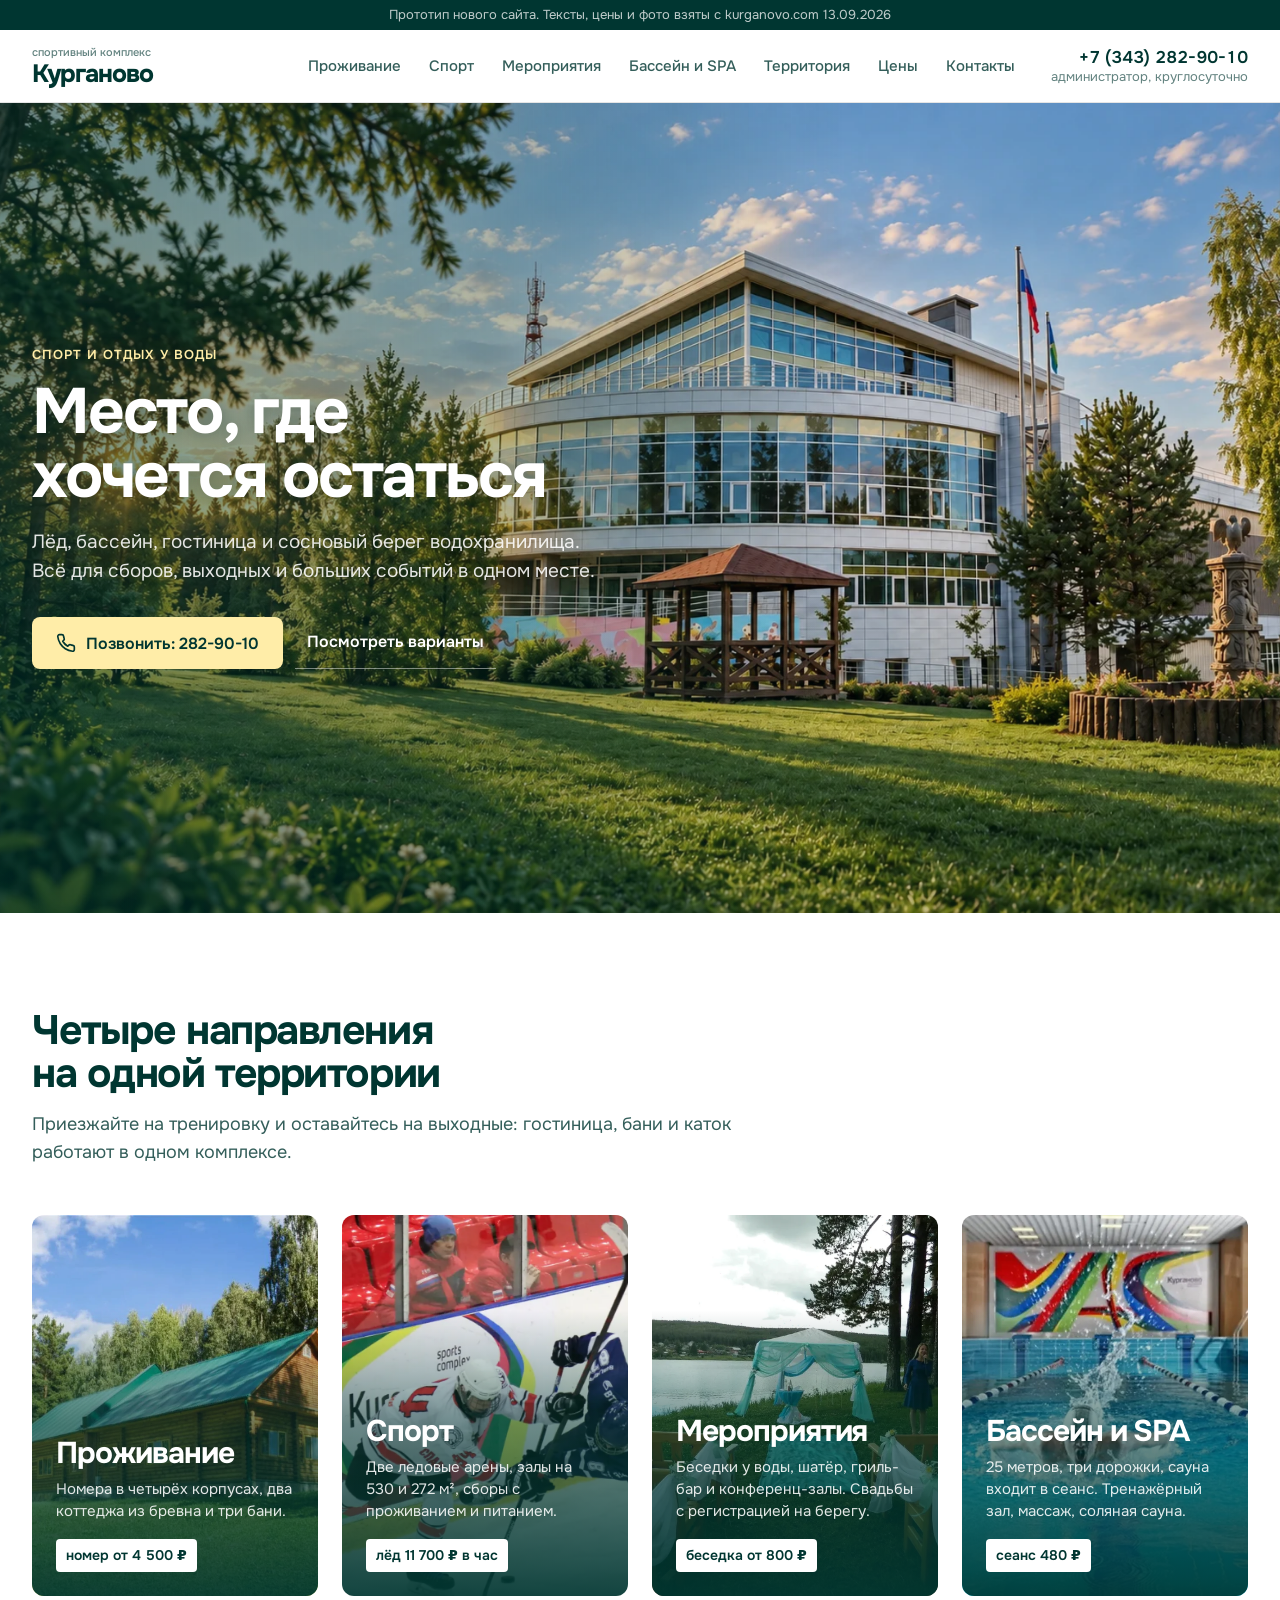
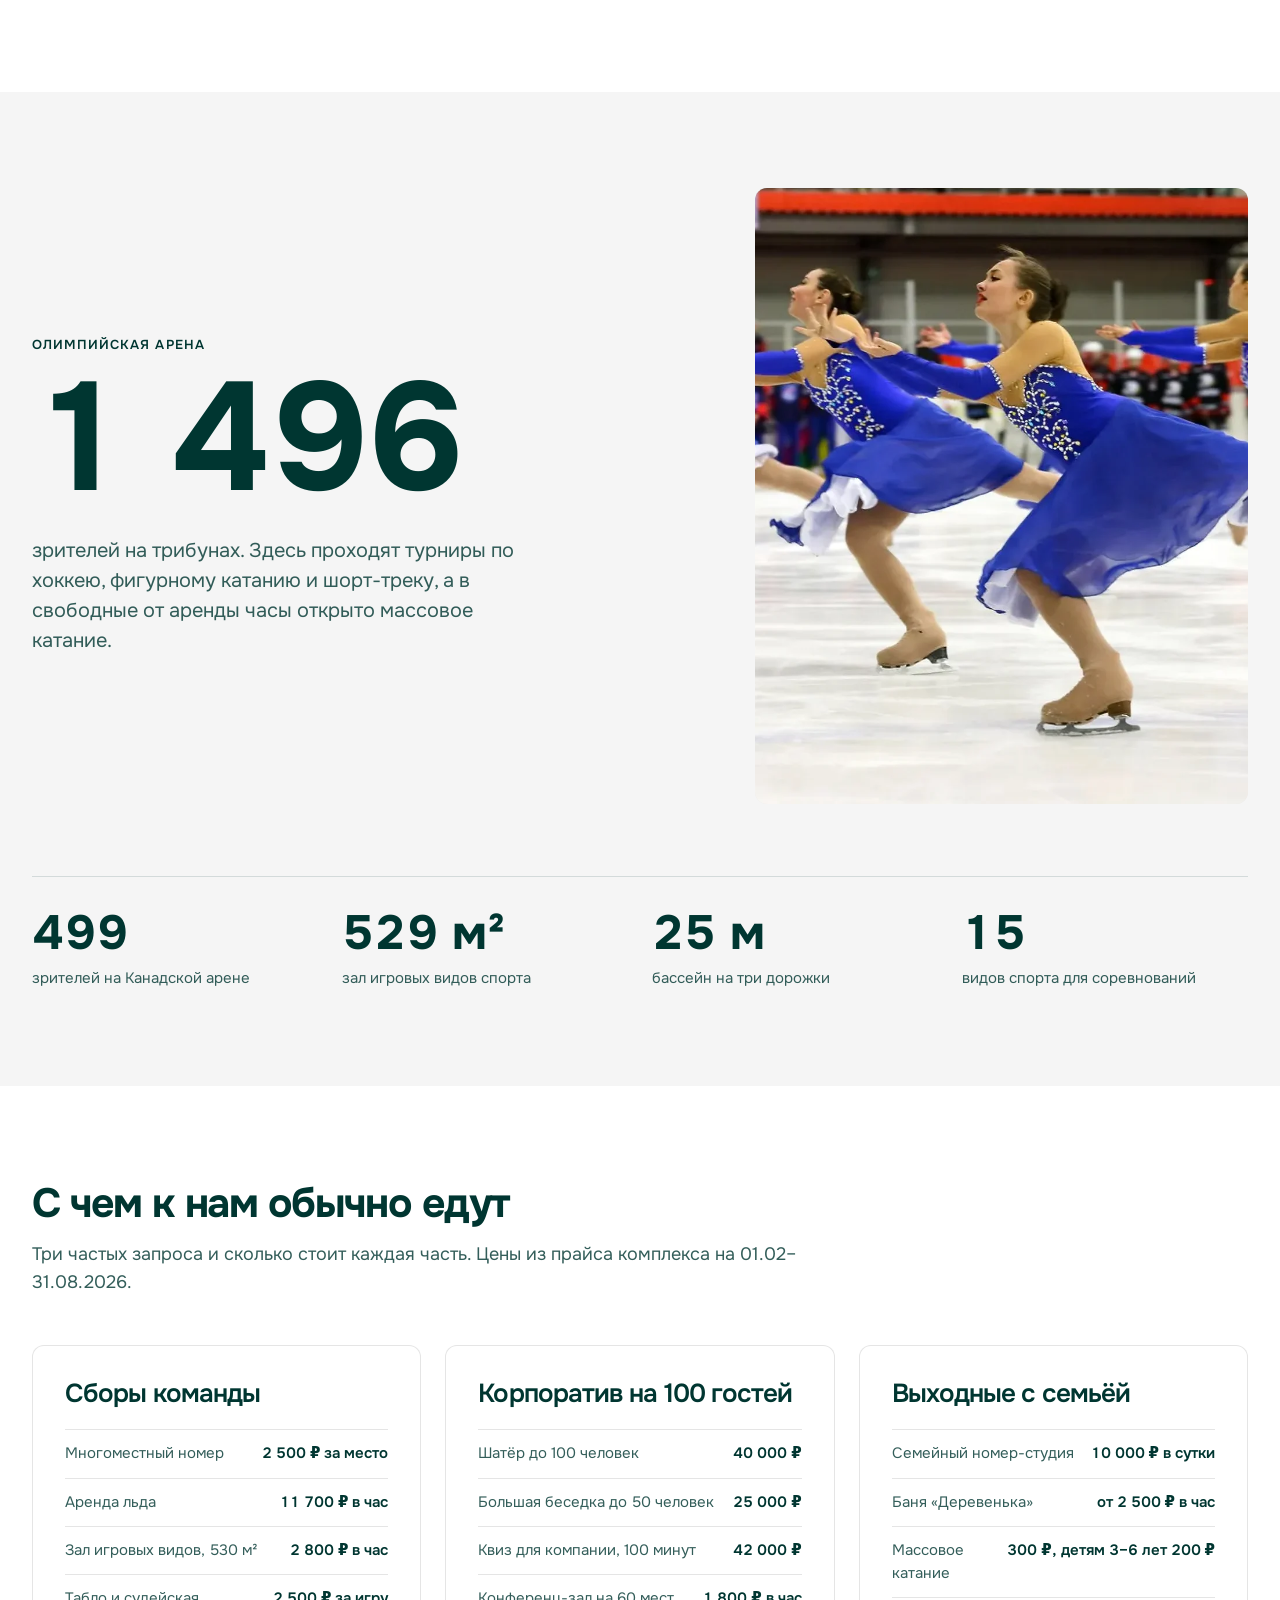
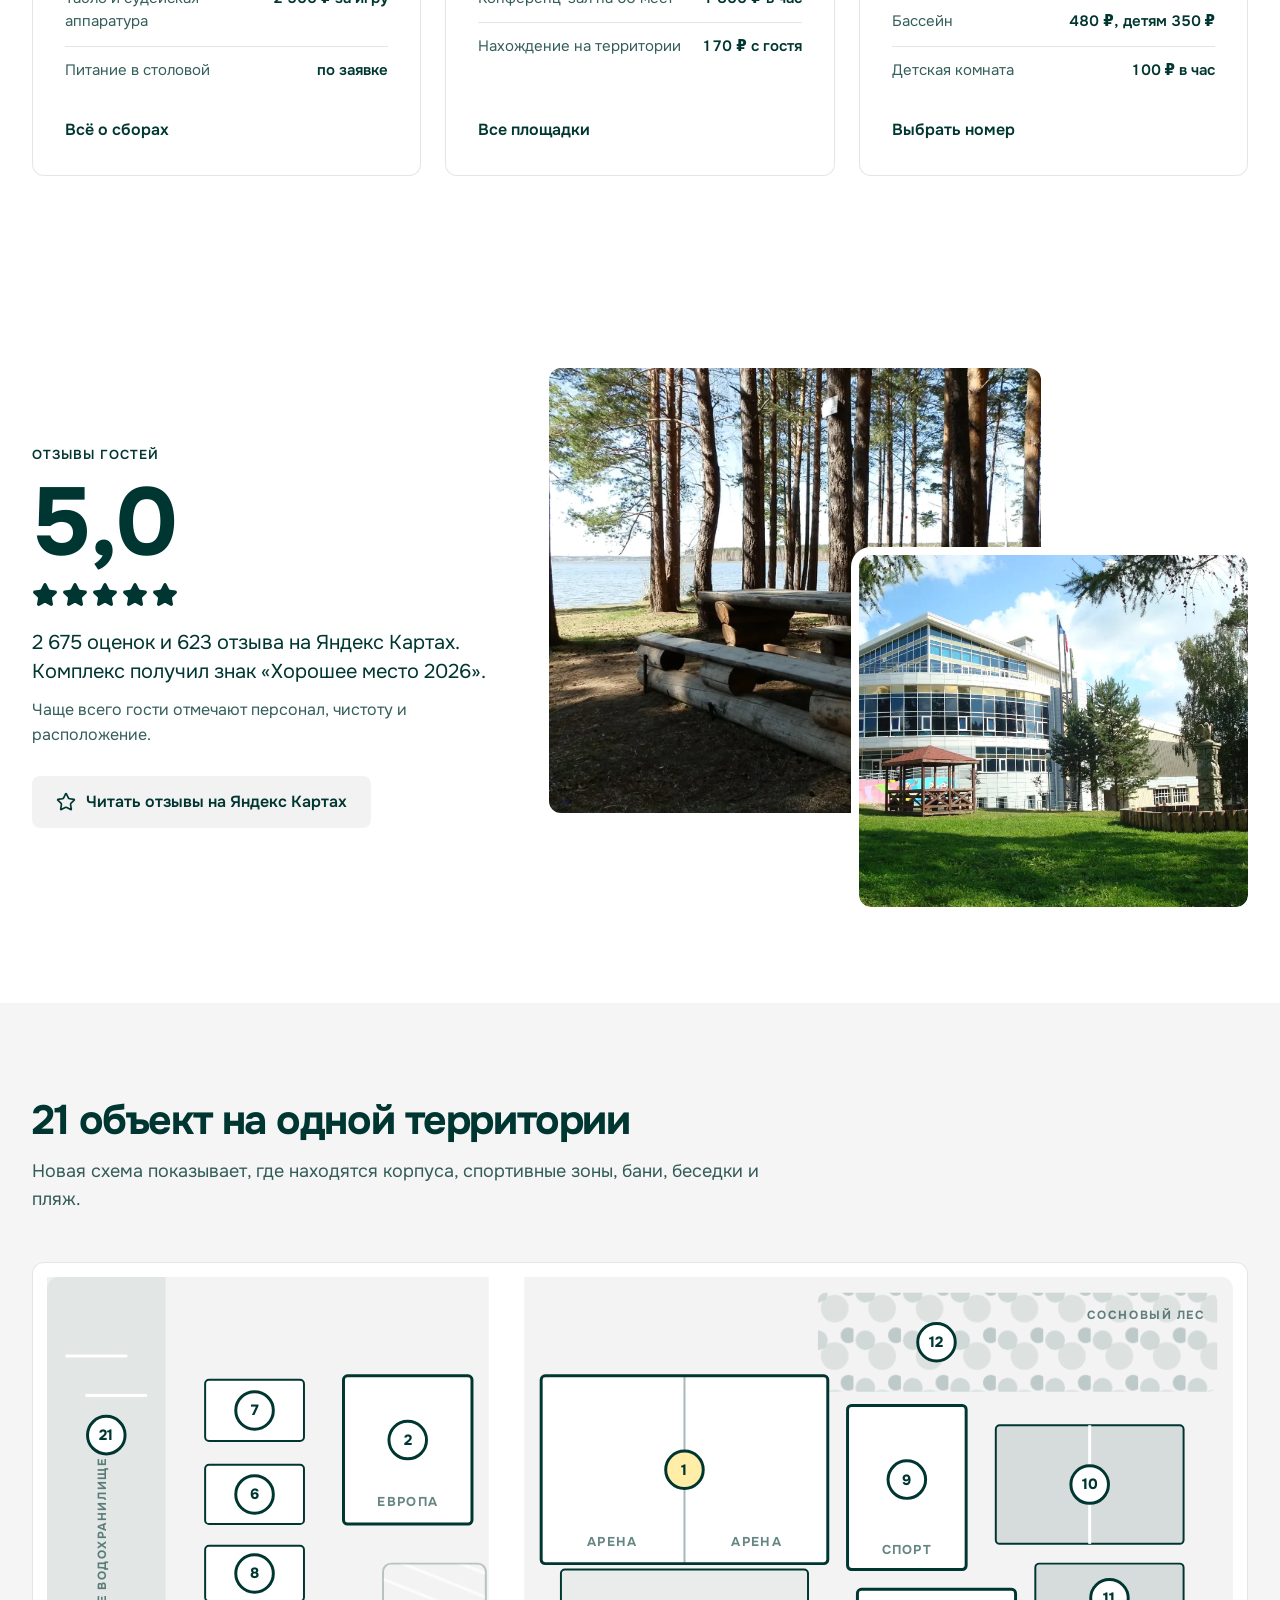
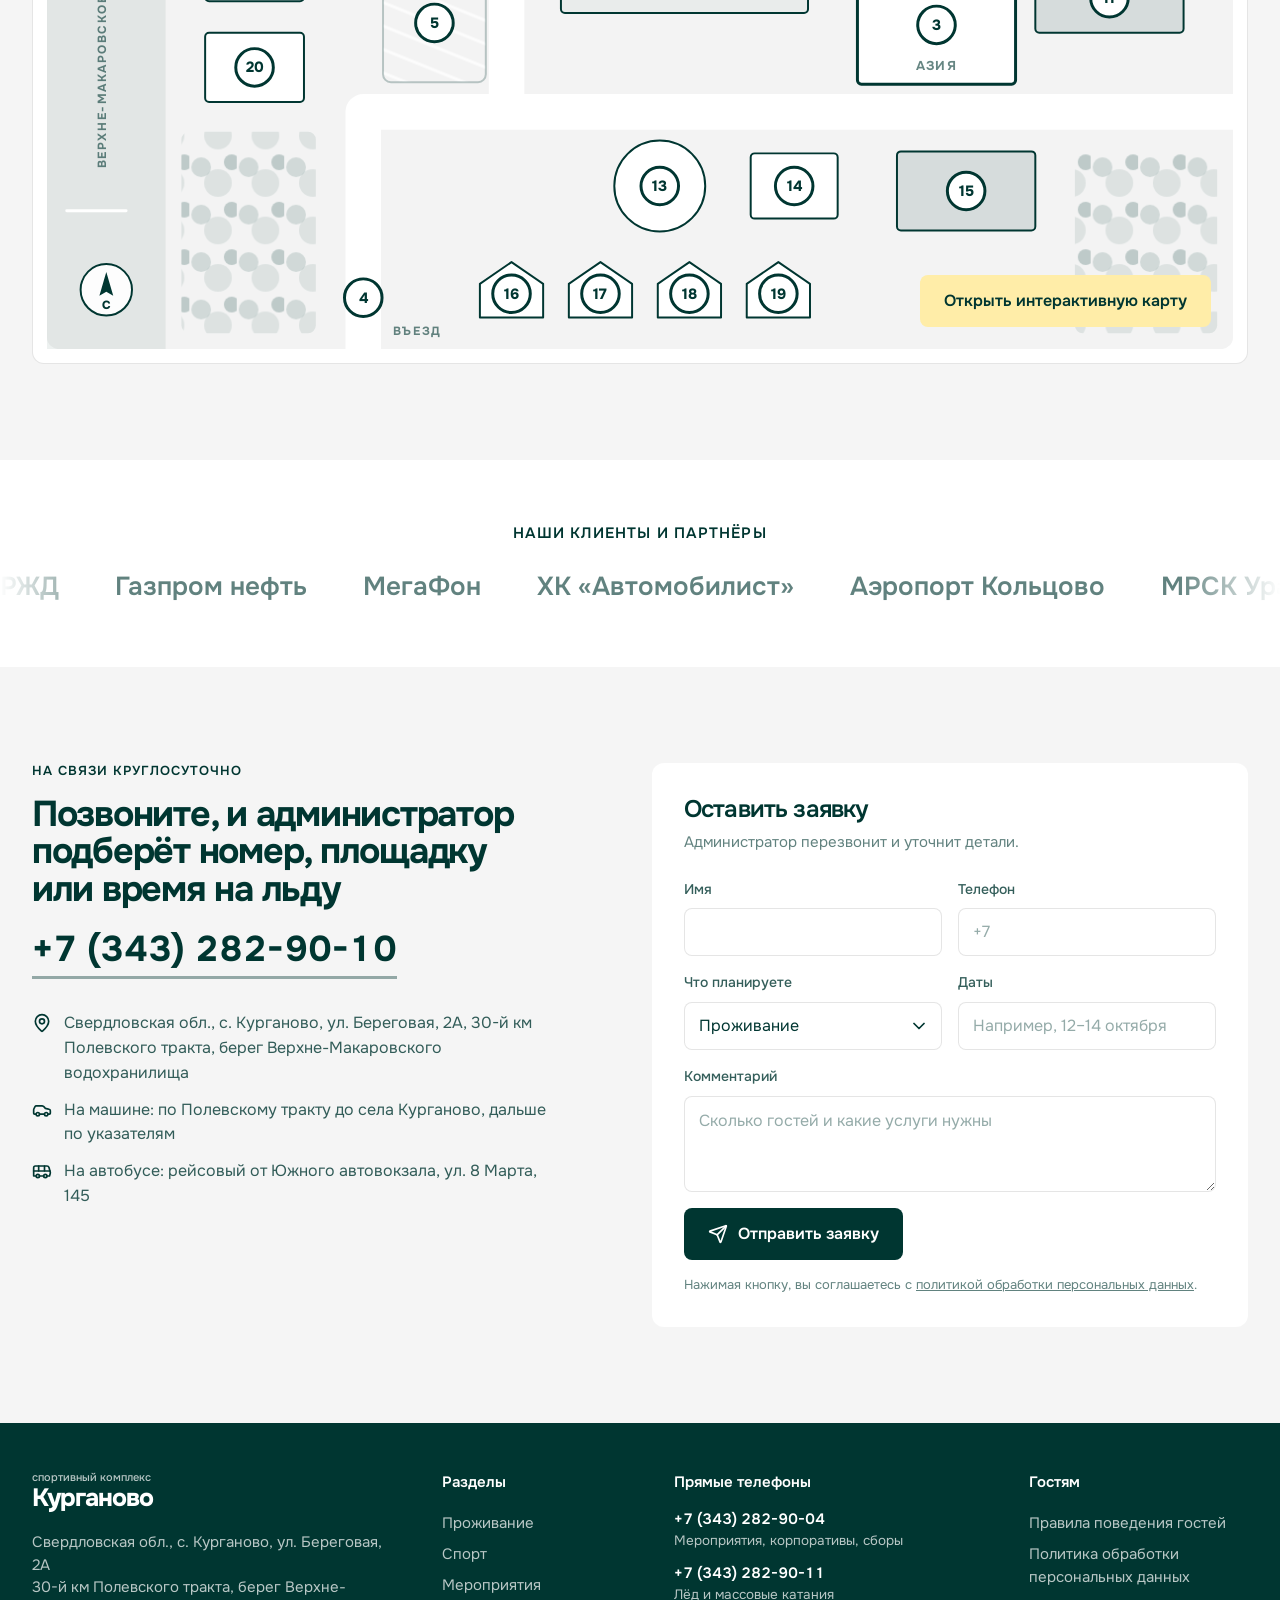
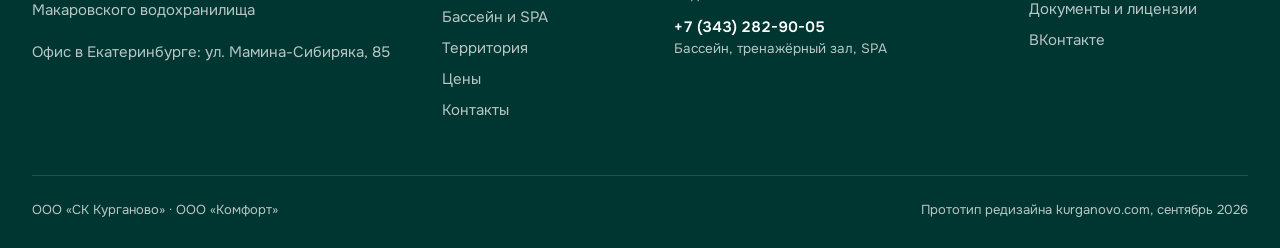
==== commit 69a4d450: "lighter hero overlay, typo" ====
--- a/index.html
+++ b/index.html
@@ -15,7 +15,7 @@
 <meta name="theme-color" content="#003631">
 <link rel="preload" href="assets/fonts/onest-cyrillic.woff2" as="font" type="font/woff2" crossorigin>
 <link rel="preload" as="image" href="assets/img/hero-facade-v3.webp" imagesrcset="assets/img/hero-facade-v3-900.webp 900w, assets/img/hero-facade-v3.webp 1672w" imagesizes="100vw" fetchpriority="high">
-<link rel="stylesheet" href="assets/site.css?v=mufhz6h7">
+<link rel="stylesheet" href="assets/site.css?v=mufi4ttk">
 <script>document.documentElement.classList.add('js');if(/[?&]still/.test(location.search))document.documentElement.classList.add('still')</script>
 </head>
 <body>
@@ -37,7 +37,7 @@
     <div class="hero-panel">
       <p class="kicker">Спорт и отдых у воды</p>
       <h1>Место, где хочется остаться</h1>
-      <p class="hero-lead">Лёд, бассейн, гостиница и сосновый берег в одохранилища. Всё для сборов, выходных и больших событий в одном месте.</p>
+      <p class="hero-lead">Лёд, бассейн, гостиница и сосновый берег водохранилища. Всё для сборов, выходных и больших событий в одном месте.</p>
       <div class="hero-cta">
         <a class="btn btn-accent" href="tel:+73432829010"><svg class="ic" viewBox="0 0 24 24" aria-hidden="true"><path d="M22 16.92v3a2 2 0 0 1-2.18 2 19.79 19.79 0 0 1-8.63-3.07 19.5 19.5 0 0 1-6-6 19.79 19.79 0 0 1-3.07-8.67A2 2 0 0 1 4.11 2h3a2 2 0 0 1 2 1.72 12.84 12.84 0 0 0 .7 2.81 2 2 0 0 1-.45 2.11L8.09 9.91a16 16 0 0 0 6 6l1.27-1.27a2 2 0 0 1 2.11-.45 12.84 12.84 0 0 0 2.81.7A2 2 0 0 1 22 16.92z" /></svg>Позвонить: 282-90-10</a>
         <a class="hero-link" href="prozhivanie.html">Посмотреть варианты</a>
@@ -166,6 +166,6 @@
   </div>
 </footer>
 <div class="toast" role="status" aria-live="polite"></div>
-<script src="assets/app.js?v=mufhz6h7" defer></script>
+<script src="assets/app.js?v=mufi4ttk" defer></script>
 </body>
 </html>
--- a/assets/site.css
+++ b/assets/site.css
@@ -115,7 +115,7 @@
 .phero{min-height:460px}
 .hero-img{position:absolute;inset:0;width:100%;height:100%;object-fit:cover;z-index:-2;animation:kb 26s ease-out both}
 @keyframes kb{from{transform:scale(1.08)}to{transform:scale(1)}}
-.hero::after,.phero::after{content:'';position:absolute;inset:0;z-index:-1;background:linear-gradient(90deg,rgba(0,54,49,.8) 0%,rgba(0,54,49,.5) 42%,rgba(0,54,49,.08) 72%),linear-gradient(0deg,rgba(0,54,49,.4) 0%,transparent 50%)}
+.hero::after,.phero::after{content:'';position:absolute;inset:0;z-index:-1;background:linear-gradient(90deg,rgba(0,54,49,.55) 0%,rgba(0,54,49,.28) 40%,rgba(0,54,49,0) 66%),linear-gradient(0deg,rgba(0,54,49,.22) 0%,transparent 40%)}
 .hero .wrap,.phero .wrap{position:relative;width:100%;z-index:1}
 .hero .wrap{padding-block:72px}
 .phero .wrap{padding-block:96px 56px}
@@ -437,7 +437,7 @@
   .g{grid-template-columns:minmax(0,1fr)}
   .g>*{grid-column:auto!important}
   .hero .wrap{padding-block:32px}
-  .hero::after,.phero::after{background:linear-gradient(0deg,rgba(0,54,49,.95) 0%,rgba(0,54,49,.78) 55%,rgba(0,54,49,.35) 100%)}
+  .hero::after,.phero::after{background:linear-gradient(0deg,rgba(0,54,49,.72) 0%,rgba(0,54,49,.45) 55%,rgba(0,54,49,.12) 100%)}
   .hero-lead{font-size:17px}
   .hero-cta .btn{flex:1 1 100%}
   .hero-facts{gap:20px 32px;margin-top:40px}
@@ -508,3 +508,5 @@
 .form select{padding-right:40px;background:#fff url("data:image/svg+xml,%3Csvg xmlns='http://www.w3.org/2000/svg' width='12' height='8' fill='none' stroke='%23003631' stroke-width='1.75' stroke-linecap='round' stroke-linejoin='round'%3E%3Cpath d='M1 1.5l5 5 5-5'/%3E%3C/svg%3E") no-repeat right 16px center;cursor:pointer}
 .hero,.phero{background-size:cover;background-position:center}
 .phero .validity{color:var(--ink)}
+.hero h1,.phero h1,.hero-lead,.hero .kicker,.phero .kicker,.crumbs{text-shadow:0 1px 16px rgba(0,30,27,.35)}
+.lhero .hero-lead,.lhero .crumbs{text-shadow:none}
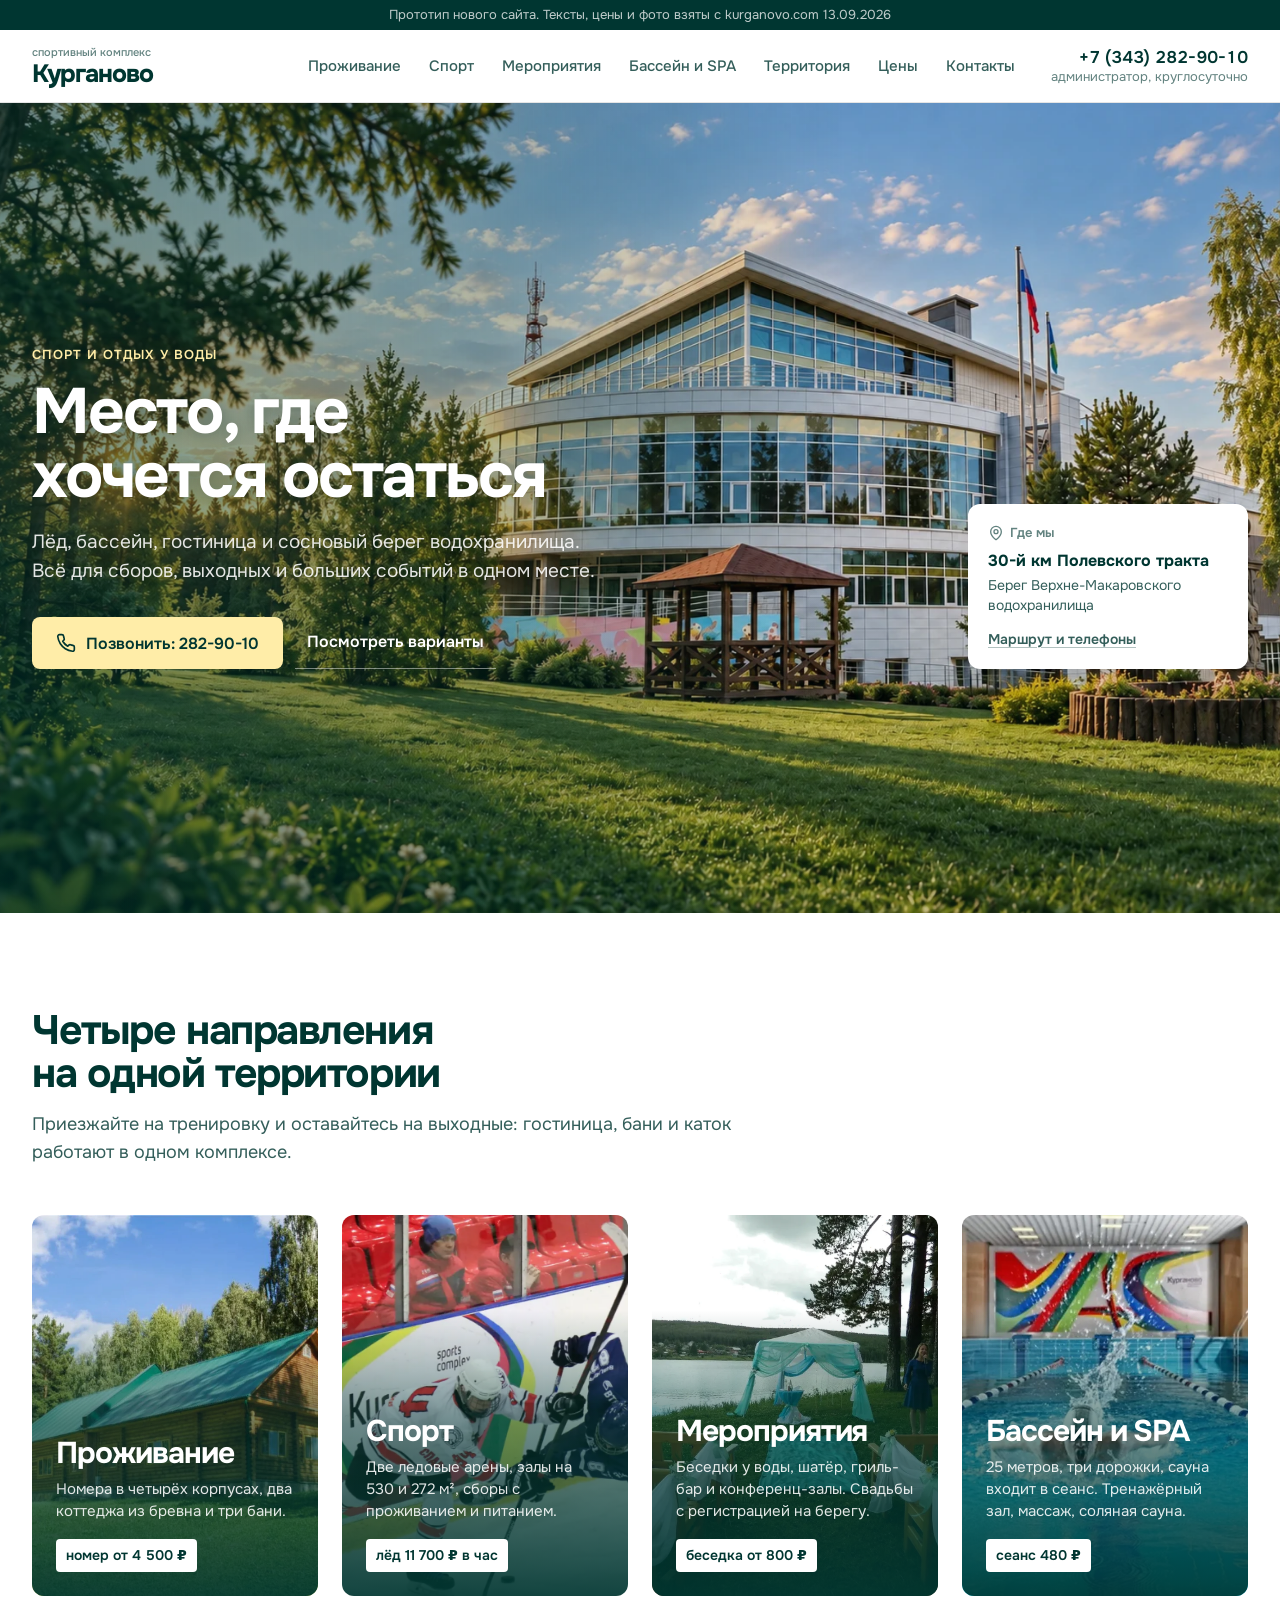
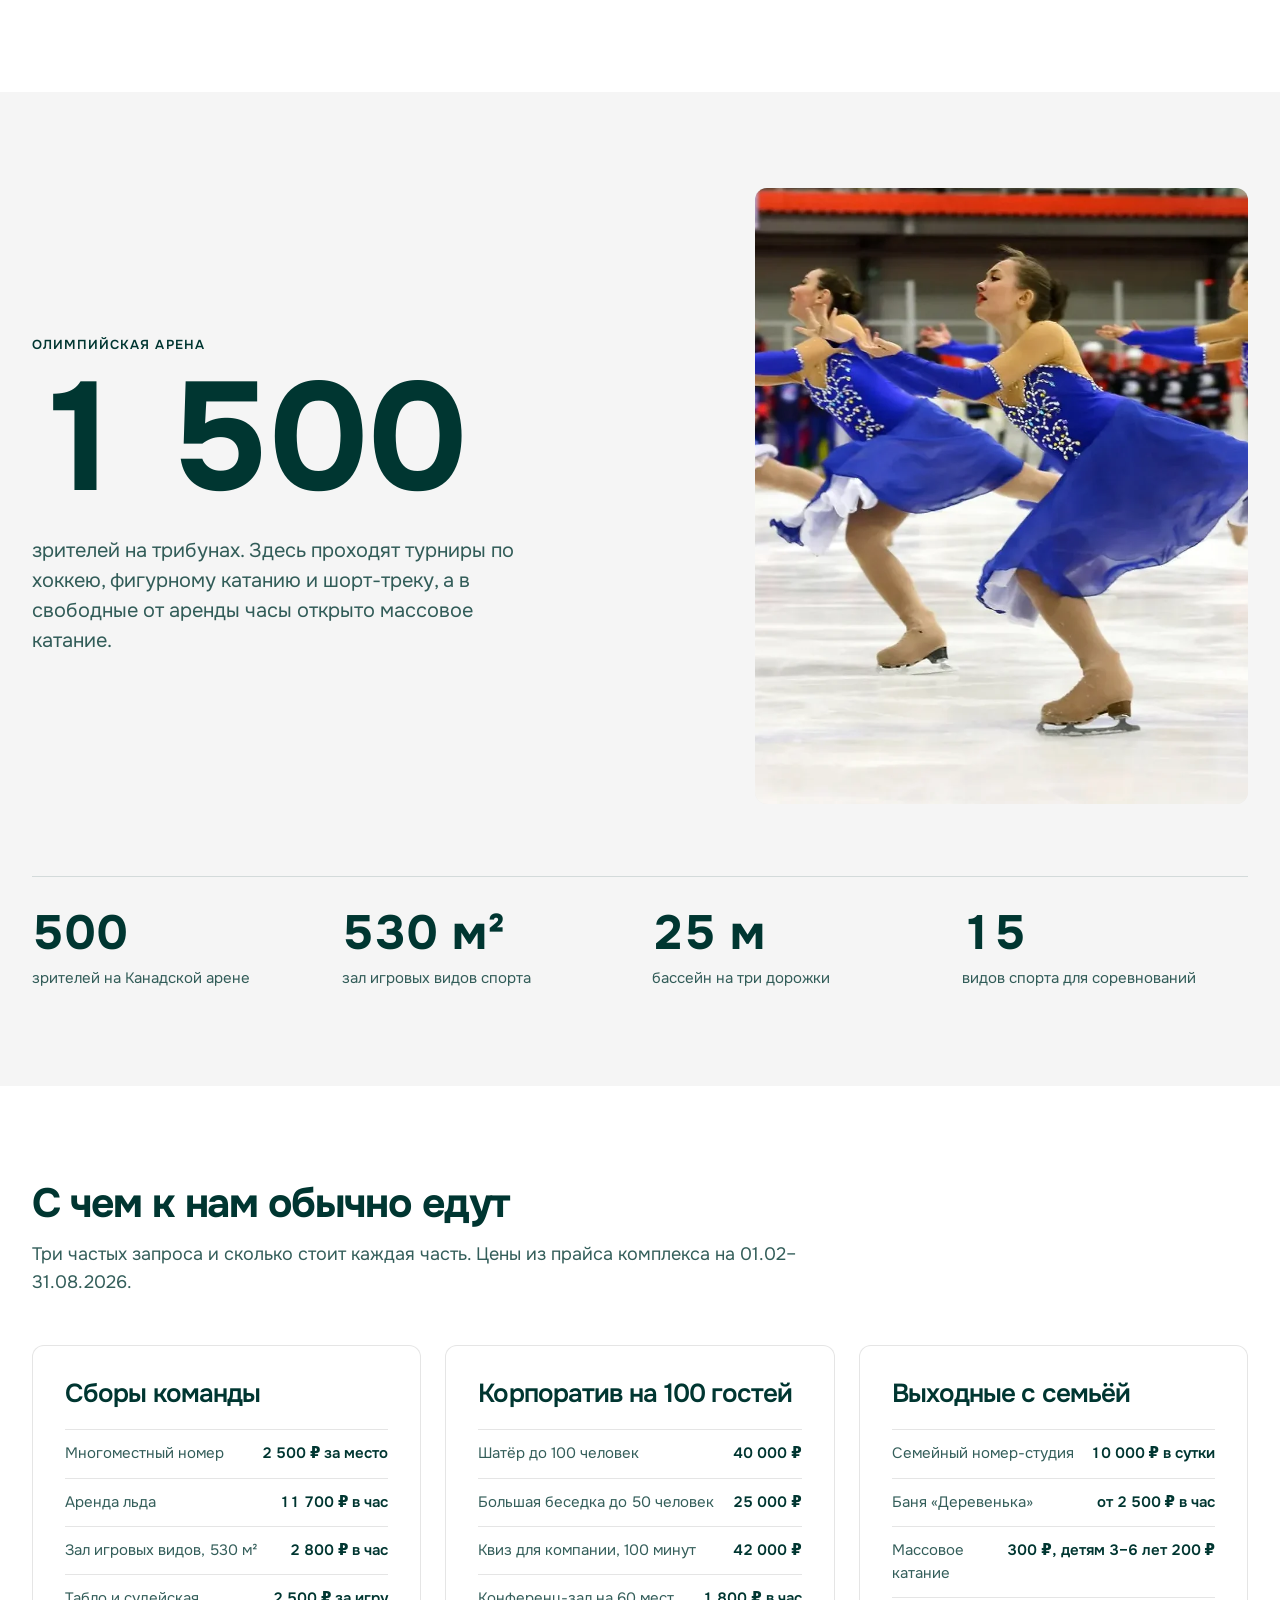
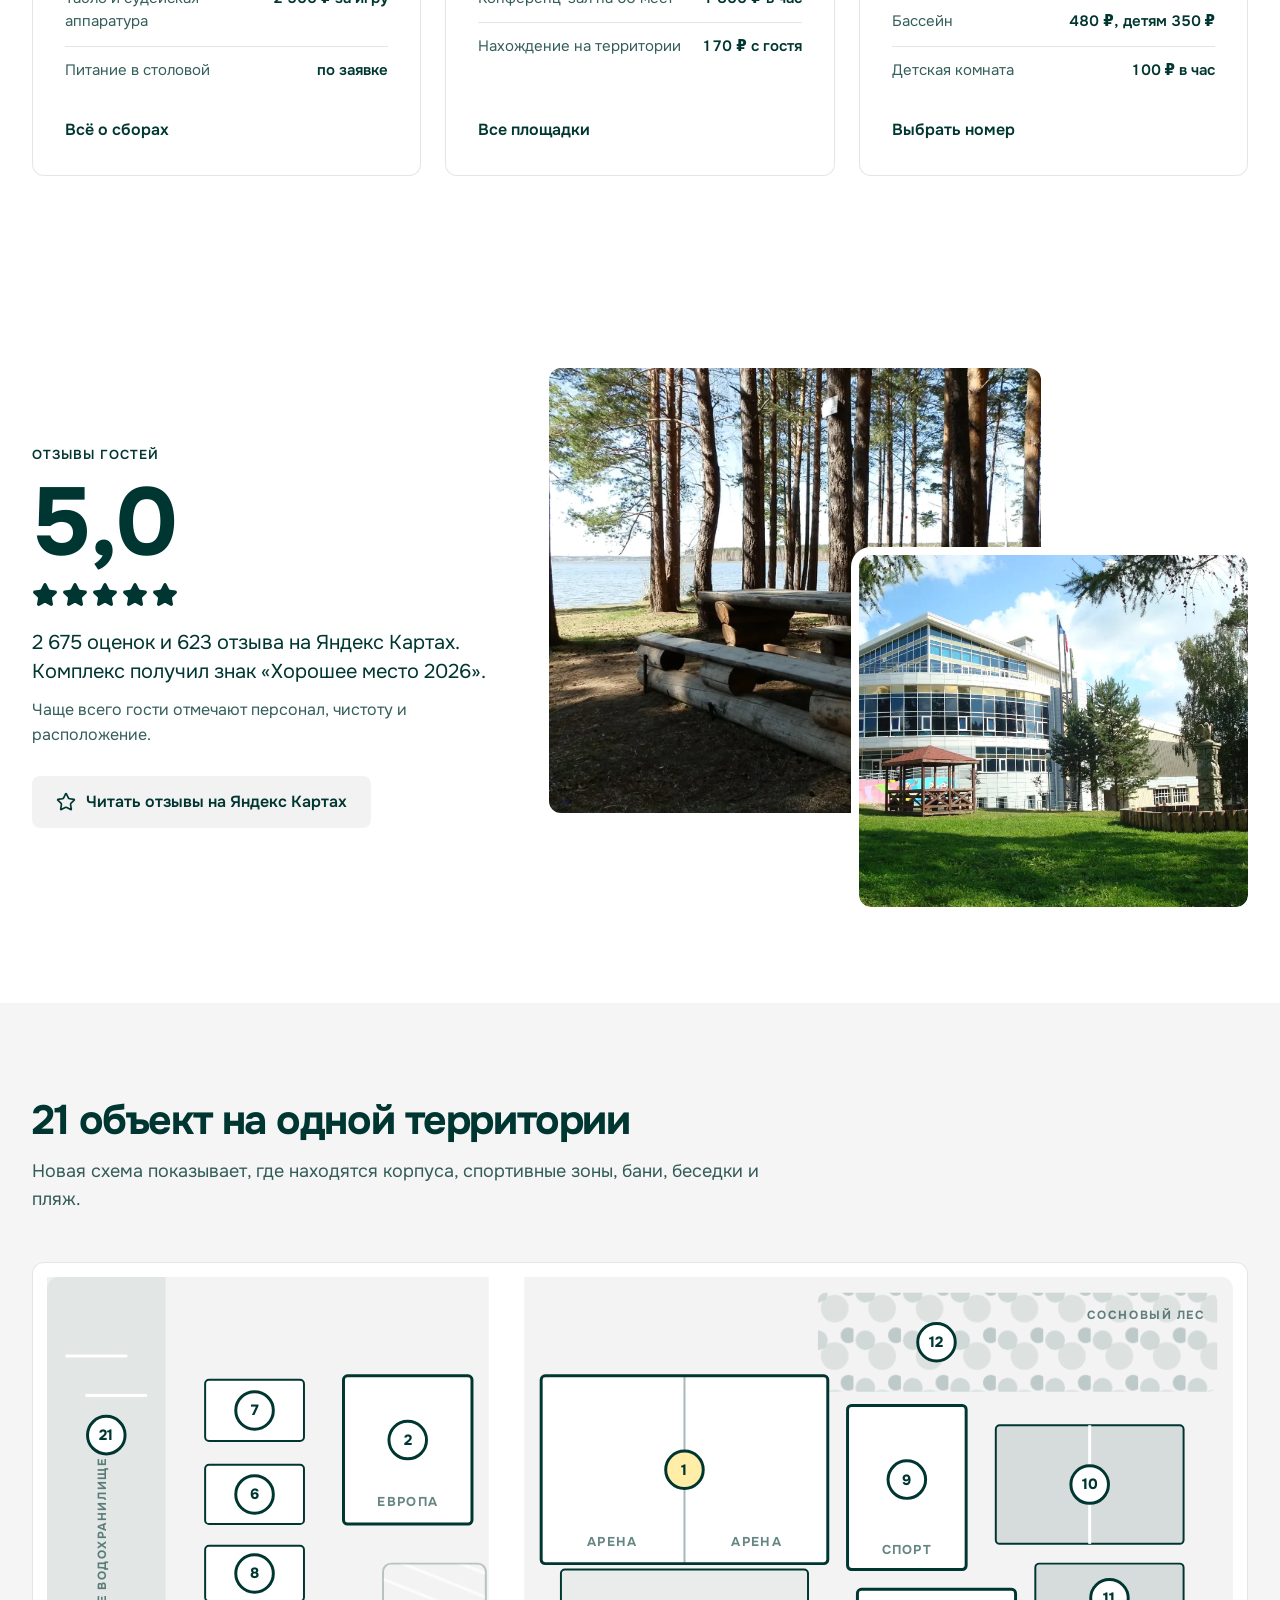
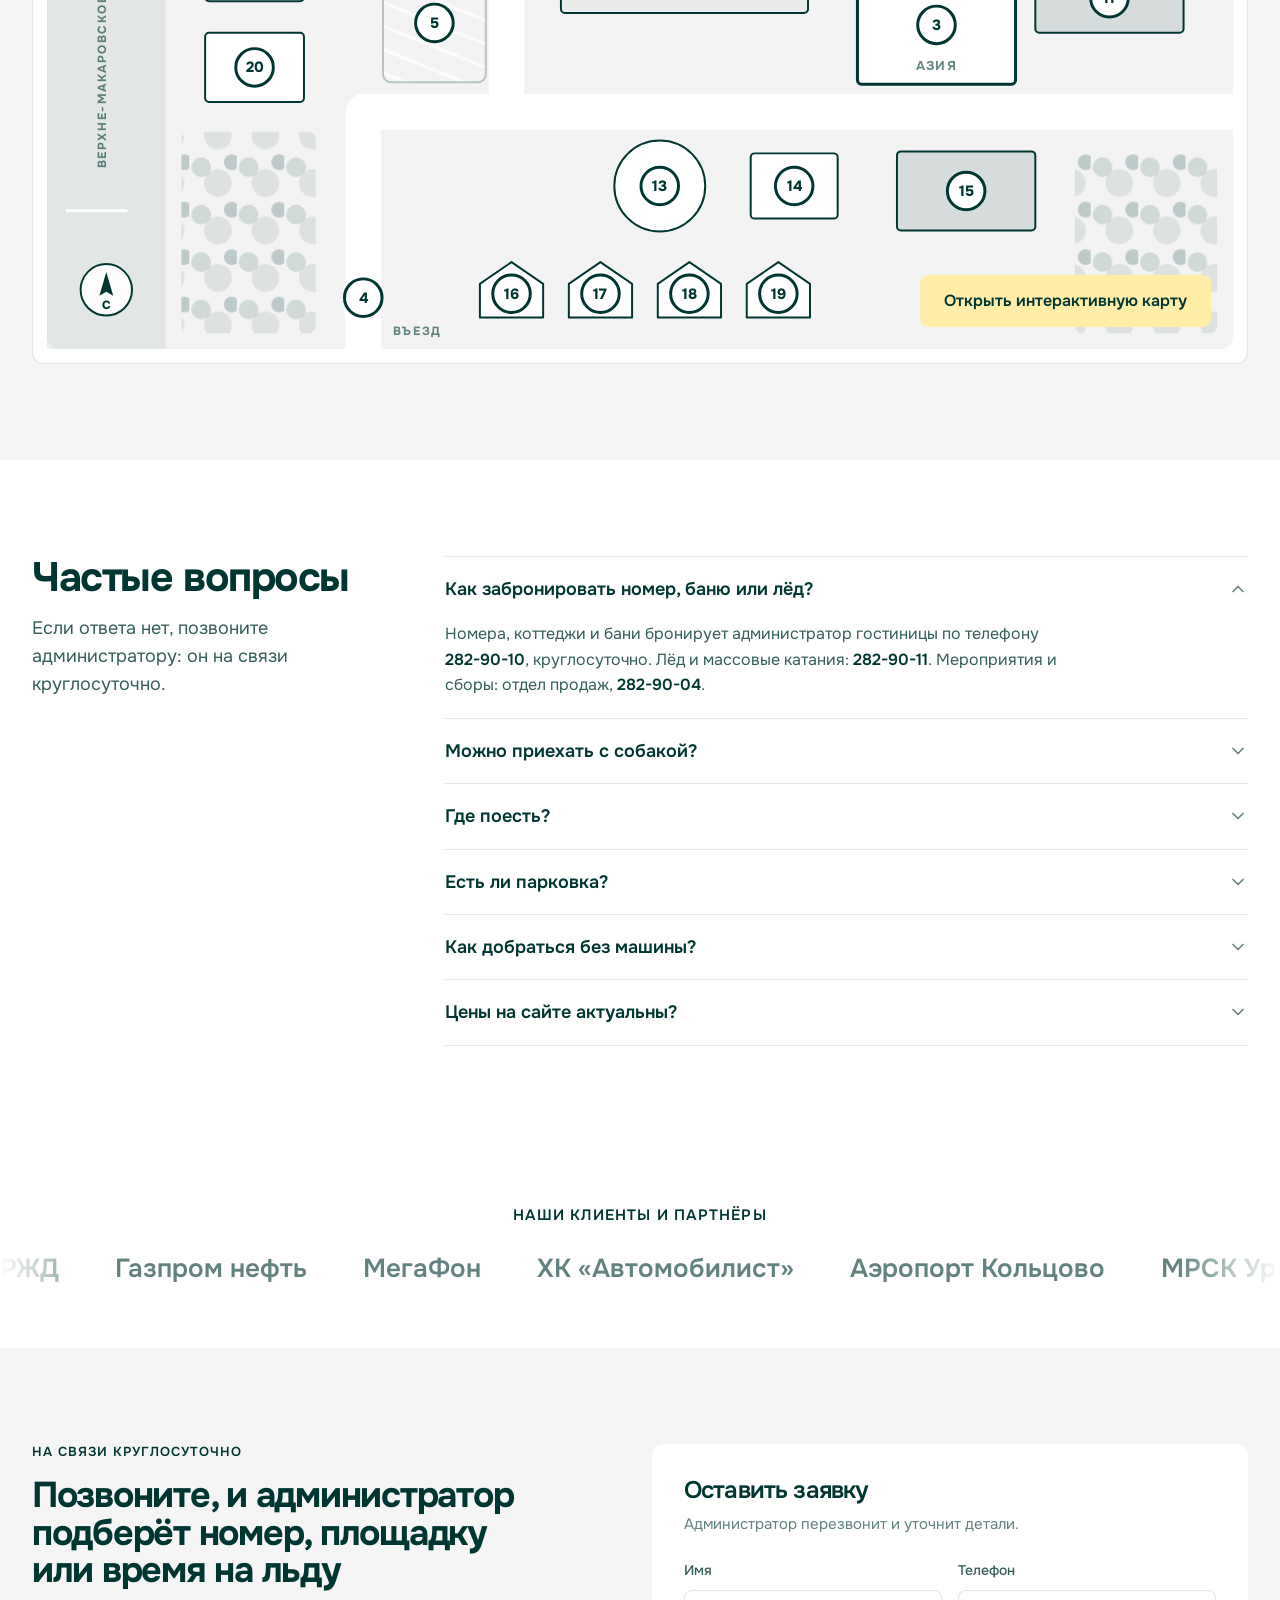
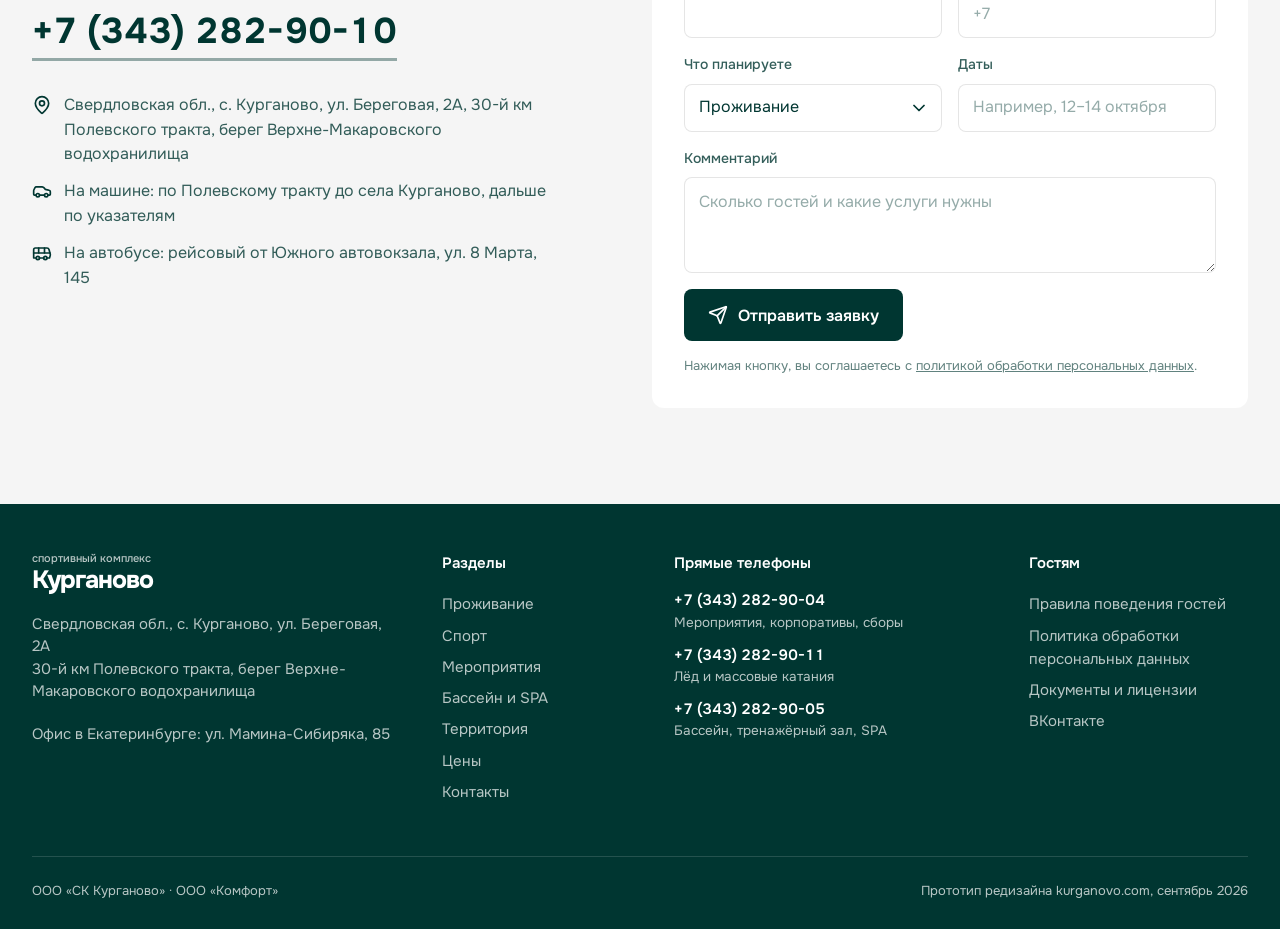
==== commit 168d194b: "hero location card, FAQ, photo lightbox (ideas from UNIT Space City mockup)" ====
--- a/index.html
+++ b/index.html
@@ -15,7 +15,7 @@
 <meta name="theme-color" content="#003631">
 <link rel="preload" href="assets/fonts/onest-cyrillic.woff2" as="font" type="font/woff2" crossorigin>
 <link rel="preload" as="image" href="assets/img/hero-facade-v3.webp" imagesrcset="assets/img/hero-facade-v3-900.webp 900w, assets/img/hero-facade-v3.webp 1672w" imagesizes="100vw" fetchpriority="high">
-<link rel="stylesheet" href="assets/site.css?v=mufi4ttk">
+<link rel="stylesheet" href="assets/site.css?v=mufi8i0j">
 <script>document.documentElement.classList.add('js');if(/[?&]still/.test(location.search))document.documentElement.classList.add('still')</script>
 </head>
 <body>
@@ -43,6 +43,7 @@
         <a class="hero-link" href="prozhivanie.html">Посмотреть варианты</a>
       </div>
     </div>
+    <a class="hero-where" href="kontakty.html"><span class="hero-where-k"><svg class="ic" viewBox="0 0 24 24" aria-hidden="true"><path d="M20 10c0 4.993-5.539 10.193-7.399 11.799a1 1 0 0 1-1.202 0C9.539 20.193 4 14.993 4 10a8 8 0 0 1 16 0" /> <circle cx="12" cy="10" r="3" /></svg>Где мы</span><b>30-й км Полевского тракта</b><span>Берег Верхне-Макаровского водохранилища</span><span class="hero-where-l">Маршрут и телефоны</span></a>
   </div>
 </section>
 
@@ -125,6 +126,13 @@
   </div>
 </section>
 
+<section class="sec">
+  <div class="wrap g faq-g">
+    <div class="s4 sec-head rv"><h2>Частые вопросы</h2><p>Если ответа нет, позвоните администратору: он на связи круглосуточно.</p></div>
+    <div class="s8 faq rv"><details class="faq-item" open><summary>Как забронировать номер, баню или лёд?<svg class="ic" viewBox="0 0 24 24" aria-hidden="true"><path d="m6 9 6 6 6-6" /></svg></summary><p>Номера, коттеджи и бани бронирует администратор гостиницы по телефону <a class="link" href="tel:+73432829010">282-90-10</a>, круглосуточно. Лёд и массовые катания: <a class="link" href="tel:+73432829011">282-90-11</a>. Мероприятия и сборы: отдел продаж, <a class="link" href="tel:+73432829004">282-90-04</a>.</p></details><details class="faq-item"><summary>Можно приехать с собакой?<svg class="ic" viewBox="0 0 24 24" aria-hidden="true"><path d="m6 9 6 6 6-6" /></svg></summary><p>Да, проживание с питомцем стоит 1 500 ₽ в сутки. Цена из прайса корпусов «Азия» и Главного, действовавшего до 31 августа 2026 года.</p></details><details class="faq-item"><summary>Где поесть?<svg class="ic" viewBox="0 0 24 24" aria-hidden="true"><path d="m6 9 6 6 6-6" /></svg></summary><p>В корпусе «Азия» работает столовая с комплексным питанием, в главном корпусе спорт-бар, на территории гриль-бар «Овертайм» (бронь столов <a class="link" href="tel:+73432829006">282-90-06</a>). Горячее из гриль-бара можно заказать прямо в баню.</p></details><details class="faq-item"><summary>Есть ли парковка?<svg class="ic" viewBox="0 0 24 24" aria-hidden="true"><path d="m6 9 6 6 6-6" /></svg></summary><p>Да, охраняемая, в том числе для автобусов. Стоимость стоянки уточняйте у администратора.</p></details><details class="faq-item"><summary>Как добраться без машины?<svg class="ic" viewBox="0 0 24 24" aria-hidden="true"><path d="m6 9 6 6 6-6" /></svg></summary><p>Рейсовым автобусом от Южного автовокзала Екатеринбурга (ул. 8 Марта, 145) до села Курганово. На машине: по Полевскому тракту до 30-го километра, дальше по указателям.</p></details><details class="faq-item"><summary>Цены на сайте актуальны?<svg class="ic" viewBox="0 0 24 24" aria-hidden="true"><path d="m6 9 6 6 6-6" /></svg></summary><p>Прайсы действовали с 1 февраля по 31 августа 2026 года. Новые цены назовёт администратор: <a class="link" href="tel:+73432829010">282-90-10</a>.</p></details></div>
+  </div>
+</section>
+
 <section class="sec-tight clients">
   <div class="wrap"><p class="kicker">Наши клиенты и партнёры</p></div>
   <div class="marquee" aria-label="Клиенты: РЖД, Газпром нефть, МегаФон, ХК «Автомобилист», Аэропорт Кольцово, МРСК Урала, Свердловэнерго, КЭС Холдинг, Škoda, «Мотив», «Югория», КриоГаз"><div class="marquee-track" aria-hidden="true"><span>РЖД</span><span>Газпром нефть</span><span>МегаФон</span><span>ХК «Автомобилист»</span><span>Аэропорт Кольцово</span><span>МРСК Урала</span><span>Свердловэнерго</span><span>КЭС Холдинг</span><span>Škoda</span><span>«Мотив»</span><span>«Югория»</span><span>КриоГаз</span><span>РЖД</span><span>Газпром нефть</span><span>МегаФон</span><span>ХК «Автомобилист»</span><span>Аэропорт Кольцово</span><span>МРСК Урала</span><span>Свердловэнерго</span><span>КЭС Холдинг</span><span>Škoda</span><span>«Мотив»</span><span>«Югория»</span><span>КриоГаз</span></div></div>
@@ -166,6 +174,6 @@
   </div>
 </footer>
 <div class="toast" role="status" aria-live="polite"></div>
-<script src="assets/app.js?v=mufi4ttk" defer></script>
+<script src="assets/app.js?v=mufi8i0j" defer></script>
 </body>
 </html>
--- a/assets/site.css
+++ b/assets/site.css
@@ -510,3 +510,35 @@
 .phero .validity{color:var(--ink)}
 .hero h1,.phero h1,.hero-lead,.hero .kicker,.phero .kicker,.crumbs{text-shadow:0 1px 16px rgba(0,30,27,.35)}
 .lhero .hero-lead,.lhero .crumbs{text-shadow:none}
+
+/* Где мы — карточка в первом экране */
+.hero .wrap{display:flex;align-items:flex-end;justify-content:space-between;gap:32px}
+.hero-where{flex:0 0 280px;display:grid;gap:4px;padding:20px;border-radius:var(--r3);background:#fff;color:var(--ink);font-size:14px;line-height:1.4;transition:background-color .2s ease}
+.hero-where:hover{background:var(--cream)}
+.hero-where-k{display:flex;align-items:center;gap:6px;margin-bottom:4px;color:var(--ink3);font-size:13px;font-weight:600}
+.hero-where-k .ic{width:16px;height:16px}
+.hero-where b{font-size:16px}
+.hero-where span:not(.hero-where-k){color:var(--ink2)}
+.hero-where .hero-where-l{margin-top:10px;color:var(--ink);font-weight:600;text-decoration:underline;text-underline-offset:3px;text-decoration-color:rgba(0,54,49,.3)}
+@media(max-width:900px){.hero-where{display:none}}
+/* Частые вопросы */
+.faq-g{align-items:start}
+.faq{border-top:1px solid var(--line)}
+.faq-item{border-bottom:1px solid var(--line)}
+.faq-item summary{display:flex;align-items:center;justify-content:space-between;gap:16px;padding:20px 0;font:600 18px/1.35 var(--f-head);cursor:pointer;list-style:none}
+.faq-item summary::-webkit-details-marker{display:none}
+.faq-item summary .ic{flex-shrink:0;width:20px;height:20px;color:var(--ink3);transition:transform .2s ease}
+.faq-item[open] summary .ic{transform:rotate(180deg)}
+.faq-item summary:hover{color:var(--ink2)}
+.faq-item p{max-width:640px;padding:0 0 20px;color:var(--ink2);line-height:1.6}
+/* Просмотр фото */
+.zoomable{cursor:zoom-in}
+.lb{position:fixed;inset:0;z-index:100;display:grid;place-items:center;padding:56px 72px;background:rgba(0,30,27,.9);opacity:0;pointer-events:none;transition:opacity .2s ease}
+.lb.on{opacity:1;pointer-events:auto}
+.lb img{max-width:100%;max-height:100%;border-radius:var(--r2);object-fit:contain}
+.lb figcaption{position:absolute;left:0;right:0;bottom:18px;color:rgba(255,255,255,.85);font-size:14px;text-align:center}
+.lb button{position:absolute;display:grid;place-items:center;width:44px;height:44px;border:0;border-radius:var(--r2);background:rgba(255,255,255,.12);color:#fff;font-size:22px;line-height:1}
+.lb button:hover{background:rgba(255,255,255,.24)}
+.lb-x{top:16px;right:16px}.lb-p{left:16px;top:50%;margin-top:-22px}.lb-n{right:16px;top:50%;margin-top:-22px}
+@media(max-width:760px){.lb{padding:64px 12px}.lb-p,.lb-n{top:auto;bottom:12px;margin:0}}
+.faq-item p a{white-space:nowrap}
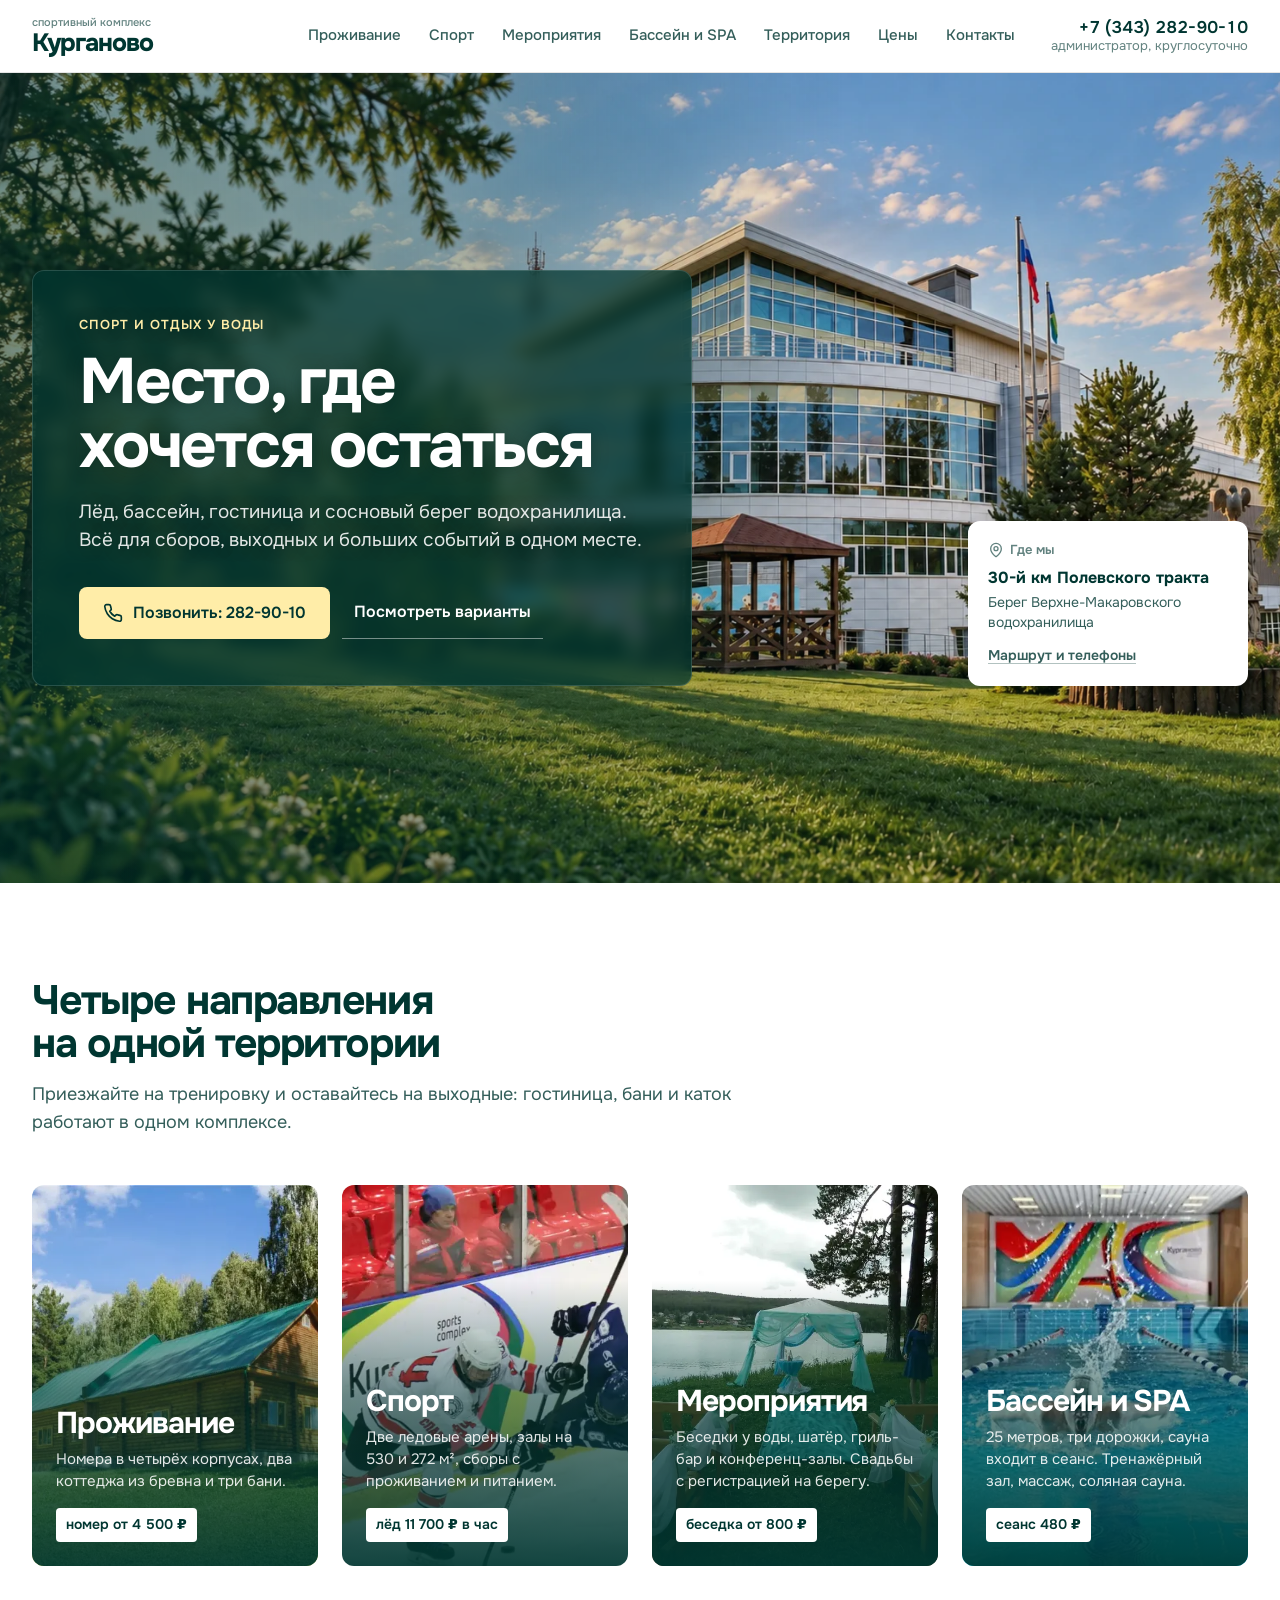
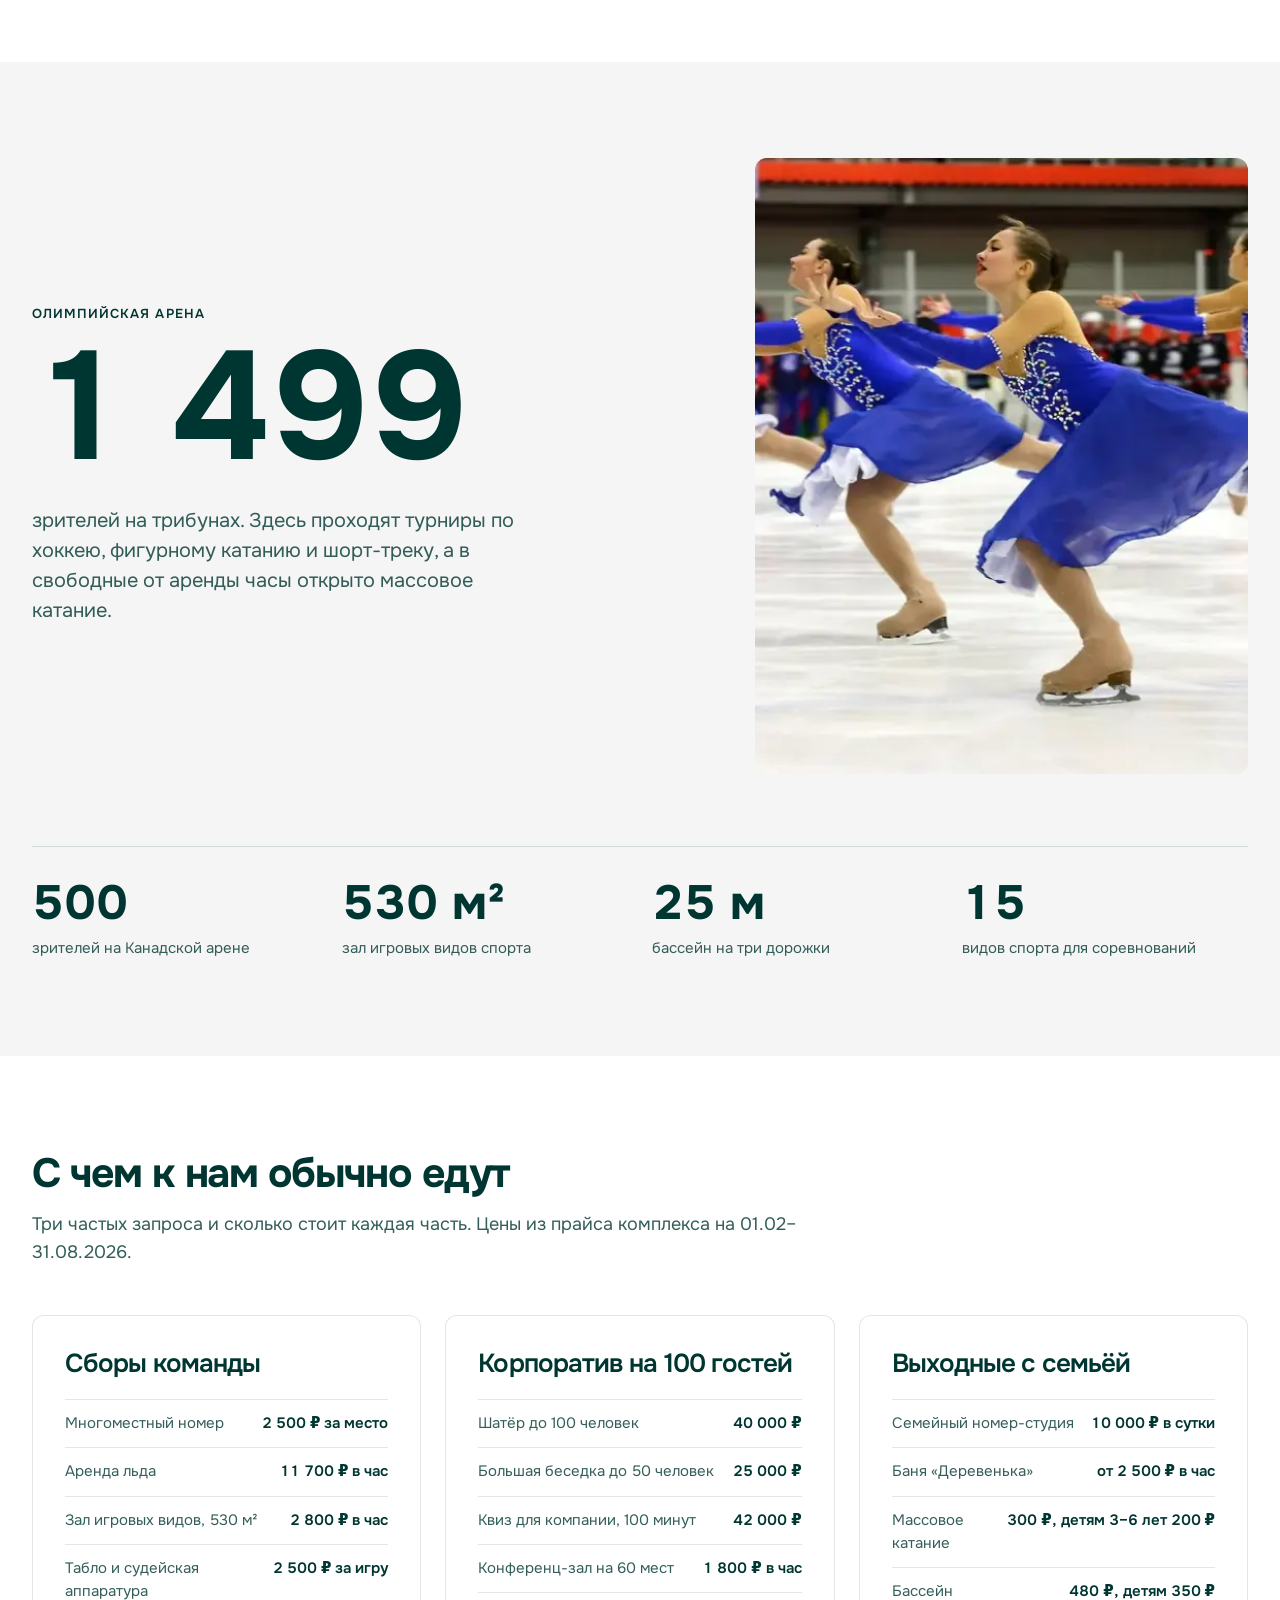
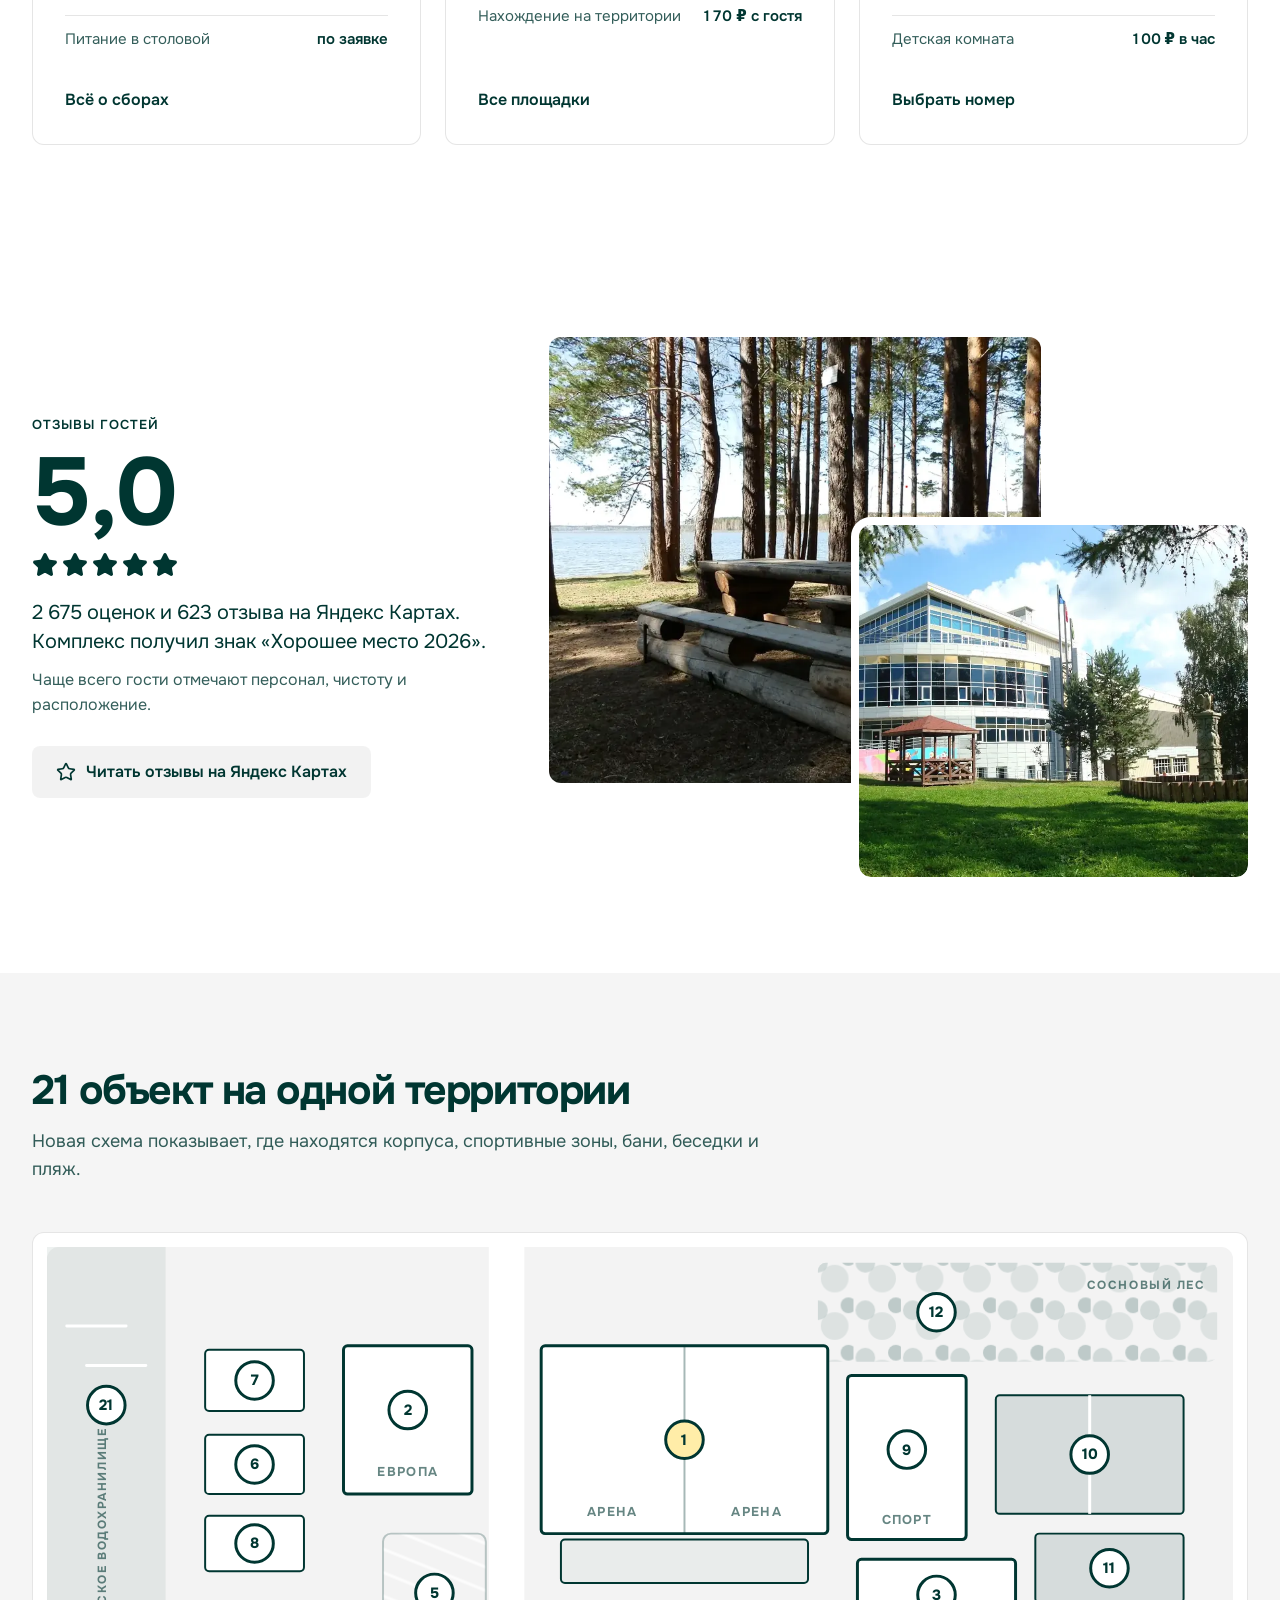
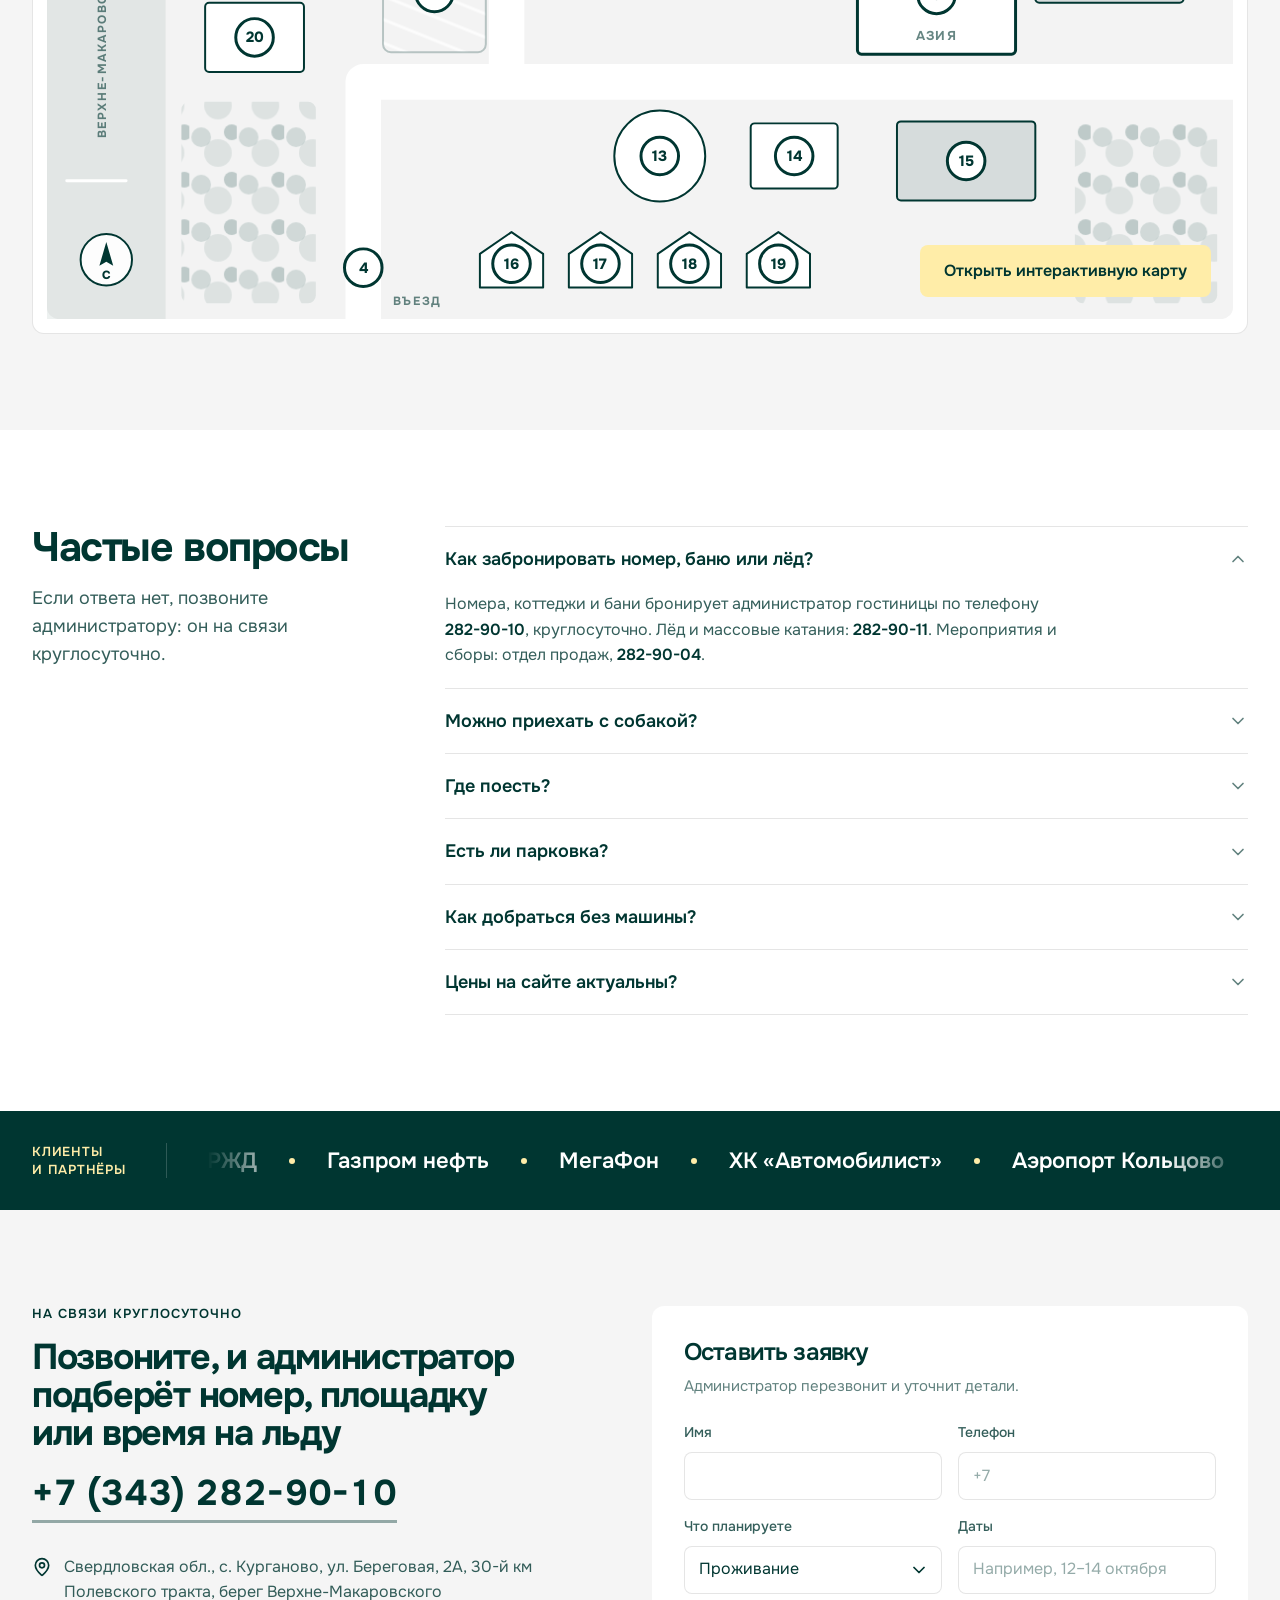
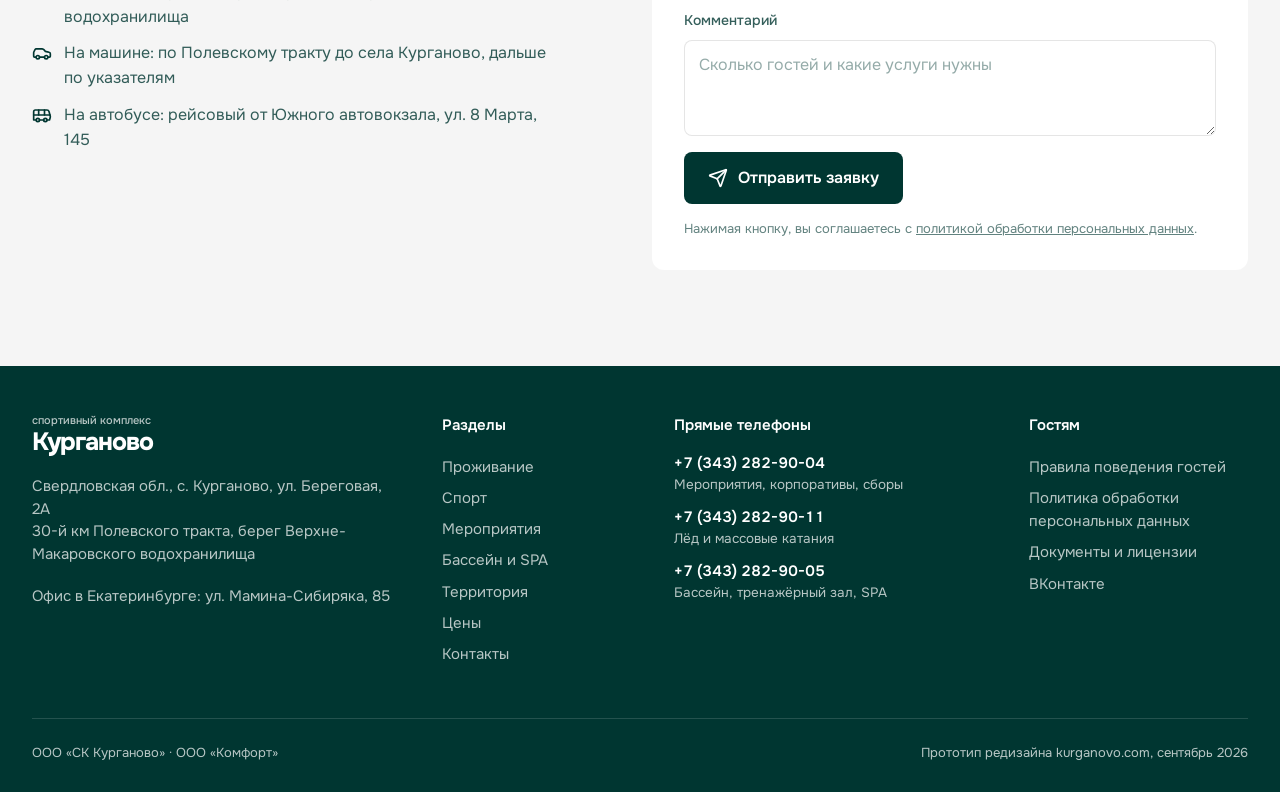
==== commit eec41297: "turnkey camps block, messenger slot, mobile image srcset, hero panel back, partners band, mobile fix" ====
--- a/index.html
+++ b/index.html
@@ -15,12 +15,11 @@
 <meta name="theme-color" content="#003631">
 <link rel="preload" href="assets/fonts/onest-cyrillic.woff2" as="font" type="font/woff2" crossorigin>
 <link rel="preload" as="image" href="assets/img/hero-facade-v3.webp" imagesrcset="assets/img/hero-facade-v3-900.webp 900w, assets/img/hero-facade-v3.webp 1672w" imagesizes="100vw" fetchpriority="high">
-<link rel="stylesheet" href="assets/site.css?v=mufi8i0j">
+<link rel="stylesheet" href="assets/site.css?v=mufinmrz">
 <script>document.documentElement.classList.add('js');if(/[?&]still/.test(location.search))document.documentElement.classList.add('still')</script>
 </head>
 <body>
 <div class="progress" aria-hidden="true"></div>
-<div class="proto">Прототип нового сайта. Тексты, цены и фото взяты с kurganovo.com 13.09.2026</div>
 <header class="hdr">
   <div class="wrap hdr-in">
     <a class="wordmark" href="index.html" aria-label="Курганово, на главную"><small>спортивный комплекс</small><b>Курганово</b></a>
@@ -50,7 +49,7 @@
 <section class="sec">
   <div class="wrap">
     <div class="sec-head rv"><h2>Четыре направления на одной территории</h2><p>Приезжайте на тренировку и оставайтесь на выходные: гостиница, бани и каток работают в одном комплексе.</p></div>
-    <div class="tiles"><a class="tile rv" href="prozhivanie.html"><img src="assets/img/cottage.webp" alt="Коттедж из оцилиндрованного бревна" style="object-position:60% 50%" loading="lazy" decoding="async"><div class="tile-b"><h3>Проживание</h3><p>Номера в четырёх корпусах, два коттеджа из бревна и три бани.</p><span class="tile-price">номер от 4 500 ₽</span></div></a><a class="tile rv" href="sport.html"><img src="assets/img/hockey-2.webp" alt="Хоккейный матч на арене комплекса" style="object-position:38% 50%" loading="lazy" decoding="async"><div class="tile-b"><h3>Спорт</h3><p>Две ледовые арены, залы на 530 и 272 м², сборы с проживанием и питанием.</p><span class="tile-price">лёд 11 700 ₽ в час</span></div></a><a class="tile rv" href="meropriyatiya.html"><img src="assets/img/wedding.webp" alt="Выездная регистрация на берегу водохранилища" style="object-position:45% 50%" loading="lazy" decoding="async"><div class="tile-b"><h3>Мероприятия</h3><p>Беседки у воды, шатёр, гриль-бар и конференц-залы. Свадьбы с регистрацией на берегу.</p><span class="tile-price">беседка от 800 ₽</span></div></a><a class="tile rv" href="bassein.html"><img src="assets/img/pool-swim.webp" alt="Пловец на дорожке бассейна" style="object-position:50% 60%" loading="lazy" decoding="async"><div class="tile-b"><h3>Бассейн и SPA</h3><p>25 метров, три дорожки, сауна входит в сеанс. Тренажёрный зал, массаж, соляная сауна.</p><span class="tile-price">сеанс 480 ₽</span></div></a></div>
+    <div class="tiles"><a class="tile rv" href="prozhivanie.html"><img src="assets/img/cottage.webp" srcset="assets/img/cottage-900.webp 900w, assets/img/cottage.webp 1600w" sizes="(max-width: 760px) 100vw, 50vw" alt="Коттедж из оцилиндрованного бревна" style="object-position:60% 50%" loading="lazy" decoding="async"><div class="tile-b"><h3>Проживание</h3><p>Номера в четырёх корпусах, два коттеджа из бревна и три бани.</p><span class="tile-price">номер от 4 500 ₽</span></div></a><a class="tile rv" href="sport.html"><img src="assets/img/hockey-2.webp" srcset="assets/img/hockey-2-900.webp 900w, assets/img/hockey-2.webp 1600w" sizes="(max-width: 760px) 100vw, 50vw" alt="Хоккейный матч на арене комплекса" style="object-position:38% 50%" loading="lazy" decoding="async"><div class="tile-b"><h3>Спорт</h3><p>Две ледовые арены, залы на 530 и 272 м², сборы с проживанием и питанием.</p><span class="tile-price">лёд 11 700 ₽ в час</span></div></a><a class="tile rv" href="meropriyatiya.html"><img src="assets/img/wedding.webp" srcset="assets/img/wedding-900.webp 900w, assets/img/wedding.webp 1600w" sizes="(max-width: 760px) 100vw, 50vw" alt="Выездная регистрация на берегу водохранилища" style="object-position:45% 50%" loading="lazy" decoding="async"><div class="tile-b"><h3>Мероприятия</h3><p>Беседки у воды, шатёр, гриль-бар и конференц-залы. Свадьбы с регистрацией на берегу.</p><span class="tile-price">беседка от 800 ₽</span></div></a><a class="tile rv" href="bassein.html"><img src="assets/img/pool-swim.webp" srcset="assets/img/pool-swim-900.webp 900w, assets/img/pool-swim.webp 1600w" sizes="(max-width: 760px) 100vw, 50vw" alt="Пловец на дорожке бассейна" style="object-position:50% 60%" loading="lazy" decoding="async"><div class="tile-b"><h3>Бассейн и SPA</h3><p>25 метров, три дорожки, сауна входит в сеанс. Тренажёрный зал, массаж, соляная сауна.</p><span class="tile-price">сеанс 480 ₽</span></div></a></div>
   </div>
 </section>
 
@@ -62,7 +61,7 @@
         <div class="peak-num" data-count="1500">1 500</div>
         <p class="peak-lead">зрителей на трибунах. Здесь проходят турниры по хоккею, фигурному катанию и шорт-треку, а в свободные от аренды часы открыто массовое катание.</p>
       </div>
-      <div class="s5 rv"><div class="ph ar45"><img src="assets/img/skating.webp" alt="Синхронное катание на арене комплекса" style="object-position:60% 50%" loading="lazy" decoding="async"></div></div>
+      <div class="s5 rv"><div class="ph ar45"><img src="assets/img/skating.webp" srcset="assets/img/skating-900.webp 900w, assets/img/skating.webp 1600w" sizes="(max-width: 760px) 100vw, 50vw" alt="Синхронное катание на арене комплекса" style="object-position:60% 50%" loading="lazy" decoding="async"></div></div>
     </div>
     <div class="stats rv">
       <div><b data-count="500">500</b><small>зрителей на Канадской арене</small></div>
@@ -76,7 +75,7 @@
 <section class="sec">
   <div class="wrap">
     <div class="sec-head rv"><h2>С чем к нам обычно едут</h2><p>Три частых запроса и сколько стоит каждая часть. Цены из прайса комплекса на 01.02–31.08.2026.</p></div>
-    <div class="g"><article class="card s4 rv"><h3>Сборы команды</h3><ul class="plist"><li><span>Многоместный номер</span><span>2 500 ₽ за место</span></li><li><span>Аренда льда</span><span>11 700 ₽ в час</span></li><li><span>Зал игровых видов, 530 м²</span><span>2 800 ₽ в час</span></li><li><span>Табло и судейская аппаратура</span><span>2 500 ₽ за игру</span></li><li><span>Питание в столовой</span><span>по заявке</span></li></ul><a class="link" href="sport.html">Всё о сборах</a></article><article class="card s4 rv"><h3>Корпоратив на 100 гостей</h3><ul class="plist"><li><span>Шатёр до 100 человек</span><span>40 000 ₽</span></li><li><span>Большая беседка до 50 человек</span><span>25 000 ₽</span></li><li><span>Квиз для компании, 100 минут</span><span>42 000 ₽</span></li><li><span>Конференц-зал на 60 мест</span><span>1 800 ₽ в час</span></li><li><span>Нахождение на территории</span><span>170 ₽ с гостя</span></li></ul><a class="link" href="meropriyatiya.html">Все площадки</a></article><article class="card s4 rv"><h3>Выходные с семьёй</h3><ul class="plist"><li><span>Семейный номер-студия</span><span>10 000 ₽ в сутки</span></li><li><span>Баня «Деревенька»</span><span>от 2 500 ₽ в час</span></li><li><span>Массовое катание</span><span>300 ₽, детям 3–6 лет 200 ₽</span></li><li><span>Бассейн</span><span>480 ₽, детям 350 ₽</span></li><li><span>Детская комната</span><span>100 ₽ в час</span></li></ul><a class="link" href="prozhivanie.html">Выбрать номер</a></article></div>
+    <div class="g"><article class="card s4 rv"><h3>Сборы команды</h3><ul class="plist"><li><span>Многоместный номер</span><span>2 500 ₽ за место</span></li><li><span>Аренда льда</span><span>11 700 ₽ в час</span></li><li><span>Зал игровых видов, 530 м²</span><span>2 800 ₽ в час</span></li><li><span>Табло и судейская аппаратура</span><span>2 500 ₽ за игру</span></li><li><span>Питание в столовой</span><span>по заявке</span></li></ul><a class="link" href="sport.html#sbory">Всё о сборах</a></article><article class="card s4 rv"><h3>Корпоратив на 100 гостей</h3><ul class="plist"><li><span>Шатёр до 100 человек</span><span>40 000 ₽</span></li><li><span>Большая беседка до 50 человек</span><span>25 000 ₽</span></li><li><span>Квиз для компании, 100 минут</span><span>42 000 ₽</span></li><li><span>Конференц-зал на 60 мест</span><span>1 800 ₽ в час</span></li><li><span>Нахождение на территории</span><span>170 ₽ с гостя</span></li></ul><a class="link" href="meropriyatiya.html">Все площадки</a></article><article class="card s4 rv"><h3>Выходные с семьёй</h3><ul class="plist"><li><span>Семейный номер-студия</span><span>10 000 ₽ в сутки</span></li><li><span>Баня «Деревенька»</span><span>от 2 500 ₽ в час</span></li><li><span>Массовое катание</span><span>300 ₽, детям 3–6 лет 200 ₽</span></li><li><span>Бассейн</span><span>480 ₽, детям 350 ₽</span></li><li><span>Детская комната</span><span>100 ₽ в час</span></li></ul><a class="link" href="prozhivanie.html">Выбрать номер</a></article></div>
   </div>
 </section>
 
@@ -92,8 +91,8 @@
     </div>
     <div class="s7 rv">
       <div class="collage">
-        <div class="ph c1"><img src="assets/img/lake.webp" alt="Деревянный стол под соснами на берегу водохранилища" loading="lazy" decoding="async"></div>
-        <div class="ph c2"><img src="assets/img/facade.webp" alt="Главный корпус с ледовыми аренами" loading="lazy" decoding="async"></div>
+        <div class="ph c1"><img src="assets/img/lake.webp" srcset="assets/img/lake-900.webp 900w, assets/img/lake.webp 1600w" sizes="(max-width: 760px) 100vw, 50vw" alt="Деревянный стол под соснами на берегу водохранилища" loading="lazy" decoding="async"></div>
+        <div class="ph c2"><img src="assets/img/facade.webp" srcset="assets/img/facade-900.webp 900w, assets/img/facade.webp 1600w" sizes="(max-width: 760px) 100vw, 50vw" alt="Главный корпус с ледовыми аренами" loading="lazy" decoding="async"></div>
       </div>
     </div>
   </div>
@@ -133,9 +132,11 @@
   </div>
 </section>
 
-<section class="sec-tight clients">
-  <div class="wrap"><p class="kicker">Наши клиенты и партнёры</p></div>
-  <div class="marquee" aria-label="Клиенты: РЖД, Газпром нефть, МегаФон, ХК «Автомобилист», Аэропорт Кольцово, МРСК Урала, Свердловэнерго, КЭС Холдинг, Škoda, «Мотив», «Югория», КриоГаз"><div class="marquee-track" aria-hidden="true"><span>РЖД</span><span>Газпром нефть</span><span>МегаФон</span><span>ХК «Автомобилист»</span><span>Аэропорт Кольцово</span><span>МРСК Урала</span><span>Свердловэнерго</span><span>КЭС Холдинг</span><span>Škoda</span><span>«Мотив»</span><span>«Югория»</span><span>КриоГаз</span><span>РЖД</span><span>Газпром нефть</span><span>МегаФон</span><span>ХК «Автомобилист»</span><span>Аэропорт Кольцово</span><span>МРСК Урала</span><span>Свердловэнерго</span><span>КЭС Холдинг</span><span>Škoda</span><span>«Мотив»</span><span>«Югория»</span><span>КриоГаз</span></div></div>
+<section class="clients">
+  <div class="wrap clients-in">
+    <p class="clients-k">Клиенты<br>и партнёры</p>
+    <div class="marquee" aria-label="Клиенты: РЖД, Газпром нефть, МегаФон, ХК «Автомобилист», Аэропорт Кольцово, МРСК Урала, Свердловэнерго, КЭС Холдинг, Škoda, «Мотив», «Югория», КриоГаз"><div class="marquee-track" aria-hidden="true"><span>РЖД</span><span>Газпром нефть</span><span>МегаФон</span><span>ХК «Автомобилист»</span><span>Аэропорт Кольцово</span><span>МРСК Урала</span><span>Свердловэнерго</span><span>КЭС Холдинг</span><span>Škoda</span><span>«Мотив»</span><span>«Югория»</span><span>КриоГаз</span><span>РЖД</span><span>Газпром нефть</span><span>МегаФон</span><span>ХК «Автомобилист»</span><span>Аэропорт Кольцово</span><span>МРСК Урала</span><span>Свердловэнерго</span><span>КЭС Холдинг</span><span>Škoda</span><span>«Мотив»</span><span>«Югория»</span><span>КриоГаз</span></div></div>
+  </div>
 </section>
 
 <section class="sec cta" id="zayavka">
@@ -144,6 +145,7 @@
       <p class="kicker">На связи круглосуточно</p>
       <h2>Позвоните, и администратор подберёт номер, площадку или время на льду</h2>
       <a class="cta-phone" href="tel:+73432829010">+7 (343) 282-90-10</a>
+      
       <ul class="cta-list">
         <li><svg class="ic" viewBox="0 0 24 24" aria-hidden="true"><path d="M20 10c0 4.993-5.539 10.193-7.399 11.799a1 1 0 0 1-1.202 0C9.539 20.193 4 14.993 4 10a8 8 0 0 1 16 0" /> <circle cx="12" cy="10" r="3" /></svg><span>Свердловская обл., с. Курганово, ул. Береговая, 2А, 30-й км Полевского тракта, берег Верхне-Макаровского водохранилища</span></li>
         <li><svg class="ic" viewBox="0 0 24 24" aria-hidden="true"><path d="M19 17h2c.6 0 1-.4 1-1v-3c0-.9-.7-1.7-1.5-1.9C18.7 10.6 16 10 16 10s-1.3-1.4-2.2-2.3c-.5-.4-1.1-.7-1.8-.7H5c-.6 0-1.1.4-1.4.9l-1.4 2.9A3.7 3.7 0 0 0 2 12v4c0 .6.4 1 1 1h2" /> <circle cx="7" cy="17" r="2" /> <path d="M9 17h6" /> <circle cx="17" cy="17" r="2" /></svg><span>На машине: по Полевскому тракту до села Курганово, дальше по указателям</span></li>
@@ -174,6 +176,6 @@
   </div>
 </footer>
 <div class="toast" role="status" aria-live="polite"></div>
-<script src="assets/app.js?v=mufi8i0j" defer></script>
+<script src="assets/app.js?v=mufinmrz" defer></script>
 </body>
 </html>
--- a/assets/site.css
+++ b/assets/site.css
@@ -120,7 +120,7 @@
 .hero .wrap{padding-block:72px}
 .phero .wrap{padding-block:96px 56px}
 .hero h1{max-width:760px}
-.hero-panel{max-width:690px}
+.hero-panel{max-width:660px;padding:clamp(28px,3.6vw,48px);border:1px solid rgba(255,255,255,.14);border-radius:var(--r3);background:rgba(0,54,49,.72);-webkit-backdrop-filter:blur(8px);backdrop-filter:blur(8px)}
 .hero-panel h1{font-size:clamp(40px,5vw,64px)}
 .phero h1{max-width:820px}
 .hero-lead{margin-top:20px;max-width:580px;font-size:19px;line-height:1.5;color:rgba(255,255,255,.88)}
@@ -228,10 +228,9 @@
 .map-detail .map-detail-meta{position:relative;margin-top:2px!important;color:#fff!important;font-size:13px;font-weight:650;letter-spacing:.06em;text-transform:uppercase}.map-detail-features{position:relative;display:grid;gap:9px;margin-top:24px;padding-top:20px;border-top:1px solid var(--line-inv)}.map-detail-features li{position:relative;padding-left:18px;color:var(--ink2);font-size:14px;line-height:1.35}.map-detail-features li::before{content:'';position:absolute;left:0;top:.5em;width:7px;height:7px;border-radius:50%;background:var(--accent)}
 
 /* клиенты */
-.clients .kicker{color:var(--ink);text-align:center;margin-bottom:28px;font-size:15px}
 .marquee{overflow:hidden;-webkit-mask-image:linear-gradient(90deg,transparent,#000 8%,#000 92%,transparent);mask-image:linear-gradient(90deg,transparent,#000 8%,#000 92%,transparent)}
-.marquee-track{display:flex;gap:56px;width:max-content;animation:mq 48s linear infinite}
-.marquee-track span{font:600 26px/1.2 var(--f-head);color:var(--ink3);white-space:nowrap}
+.marquee-track{display:flex;gap:0;width:max-content;animation:mq 48s linear infinite}
+.marquee-track span{display:flex;align-items:center;font:600 22px/1.2 var(--f-head);color:var(--ink);white-space:nowrap}.marquee-track span::after{content:'';width:6px;height:6px;margin:0 32px;border-radius:50%;background:var(--cream);box-shadow:0 0 0 1px rgba(0,54,49,.25)}
 .marquee:hover .marquee-track{animation-play-state:paused}
 @keyframes mq{to{transform:translateX(-50%)}}
 
@@ -542,3 +541,37 @@
 .lb-x{top:16px;right:16px}.lb-p{left:16px;top:50%;margin-top:-22px}.lb-n{right:16px;top:50%;margin-top:-22px}
 @media(max-width:760px){.lb{padding:64px 12px}.lb-p,.lb-n{top:auto;bottom:12px;margin:0}}
 .faq-item p a{white-space:nowrap}
+
+/* Сборы под ключ */
+.sb-facts{display:grid;grid-template-columns:repeat(4,minmax(0,1fr));gap:var(--gut);margin-bottom:64px;padding-bottom:40px;border-bottom:1px solid var(--line)}
+.sb-facts b{display:block;font:700 32px/1.1 var(--f-head);font-variant-numeric:tabular-nums}
+.sb-facts span{display:block;margin-top:8px;font-size:15px;color:var(--ink2)}
+.sb-g{margin-top:64px;align-items:start}
+.sb-h{margin-bottom:24px}
+.sb-steps{counter-reset:st;display:grid;gap:24px}
+.sb-steps li{counter-increment:st;display:grid;grid-template-columns:40px 1fr;column-gap:16px}
+.sb-steps li::before{content:counter(st,decimal-leading-zero);grid-row:span 2;font:700 15px/1.6 var(--f-head);color:var(--ink3)}
+.sb-steps b{font:600 18px/1.35 var(--f-head)}
+.sb-steps span{margin-top:6px;color:var(--ink2);line-height:1.55}
+.opts{display:flex;flex-wrap:wrap;gap:8px;margin:0;padding:0;border:0}
+.opts legend{width:100%;margin-bottom:8px;padding:0;font-size:14px;font-weight:500;color:var(--ink2)}
+.opt{position:relative;cursor:pointer}
+.form .opt input{position:absolute;opacity:0;width:1px;height:1px;min-height:0}
+.opt span{display:inline-flex;align-items:center;min-height:40px;padding:0 14px;border-radius:var(--r2);background:rgba(0,0,0,.05);font-size:15px;color:var(--ink);transition:background-color .2s ease,color .2s ease}
+.opt:hover span{background:rgba(0,0,0,.09)}
+.opt input:checked+span{background:var(--brand);color:#fff}
+.opt input:focus-visible+span{outline:2px solid var(--brand);outline-offset:2px}
+@media(max-width:900px){.sb-facts{grid-template-columns:1fr 1fr;row-gap:32px}.sb-g{margin-top:40px}}
+.msg-row{display:flex;flex-wrap:wrap;gap:8px;margin-top:24px}.msg-row .btn{min-height:44px;padding:0 16px;font-size:15px}
+@media(max-width:760px){.hero-panel{padding:24px 20px}}
+.sb-steps a{white-space:nowrap}
+@media(max-width:760px){.ladder li.lad-top{grid-template-columns:1fr}.lad-top .lad-num{font-size:40px}.lad-top .lad-price{grid-column:1}}
+@media(max-width:760px){.phero::after{background:linear-gradient(0deg,rgba(0,54,49,.72) 0%,rgba(0,54,49,.45) 55%,rgba(0,54,49,.3) 100%)}}
+.clients{border-block:1px solid var(--line);background:#fff}
+.clients-in{display:grid;grid-template-columns:auto minmax(0,1fr);align-items:center;gap:40px;padding-block:32px}
+.clients-k{padding-right:40px;border-right:1px solid var(--line);font-size:13px;font-weight:600;line-height:1.35;letter-spacing:.06em;text-transform:uppercase;color:var(--ink3)}
+@media(max-width:760px){.clients-in{grid-template-columns:1fr;gap:16px;padding-block:24px}.clients-k{padding:0;border:0}.clients-k br{display:none}}
+.clients{border:0;background:var(--brand)}
+.clients .marquee-track span{color:#fff}
+.clients .marquee-track span::after{box-shadow:none;background:var(--cream)}
+.clients-k{border-right-color:rgba(255,255,255,.18);color:var(--cream)}
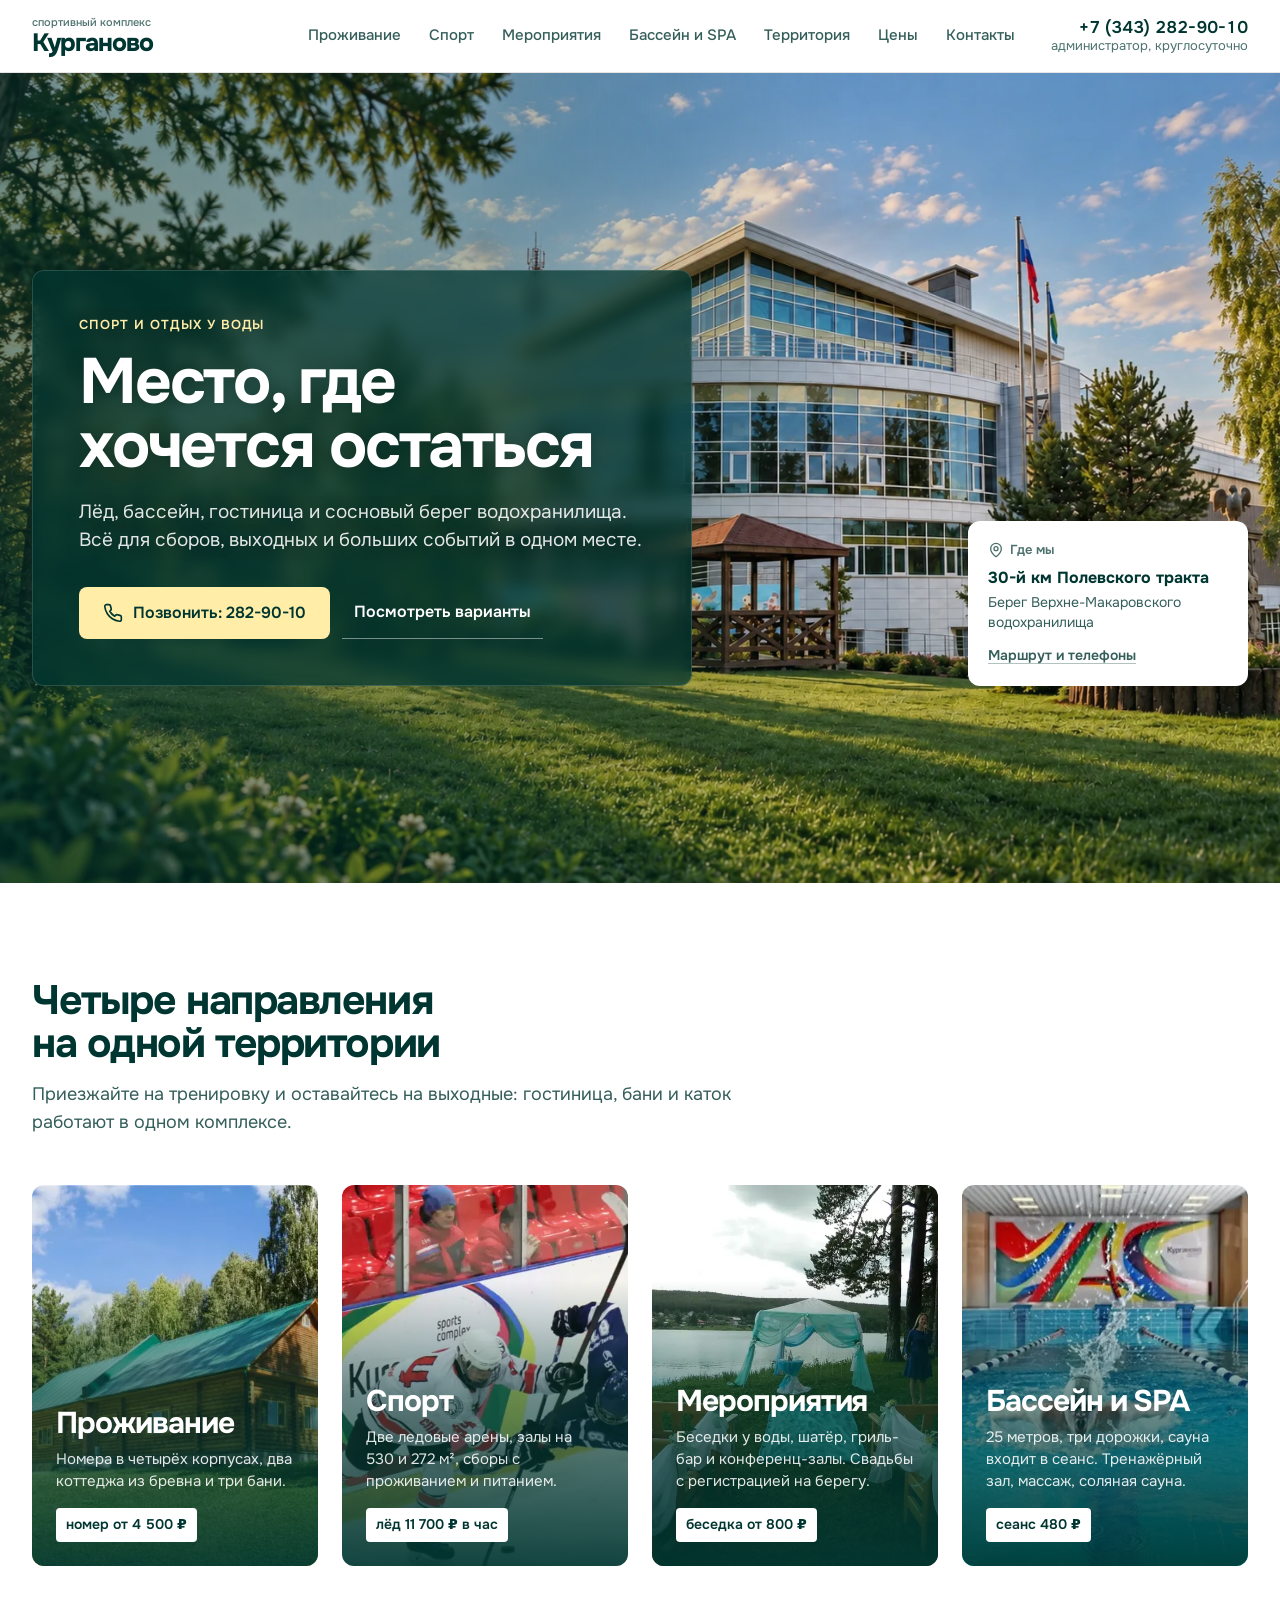
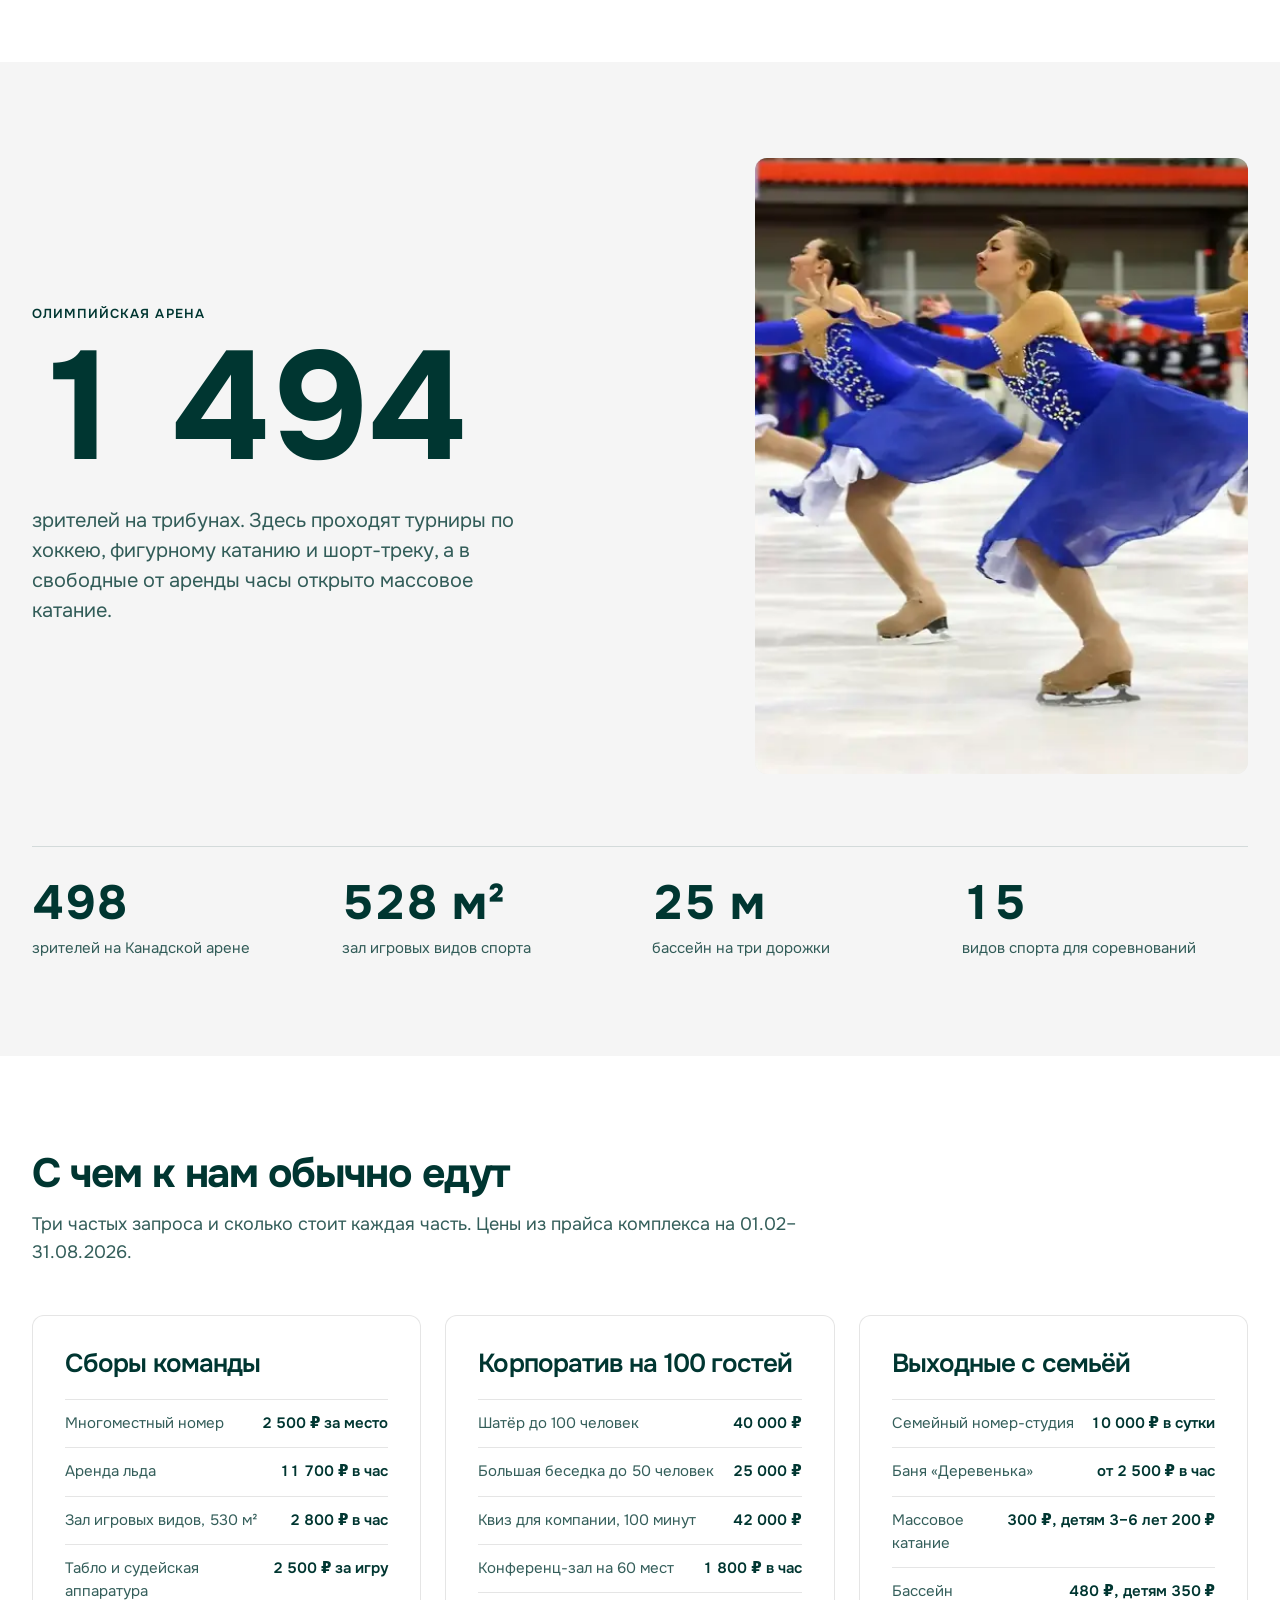
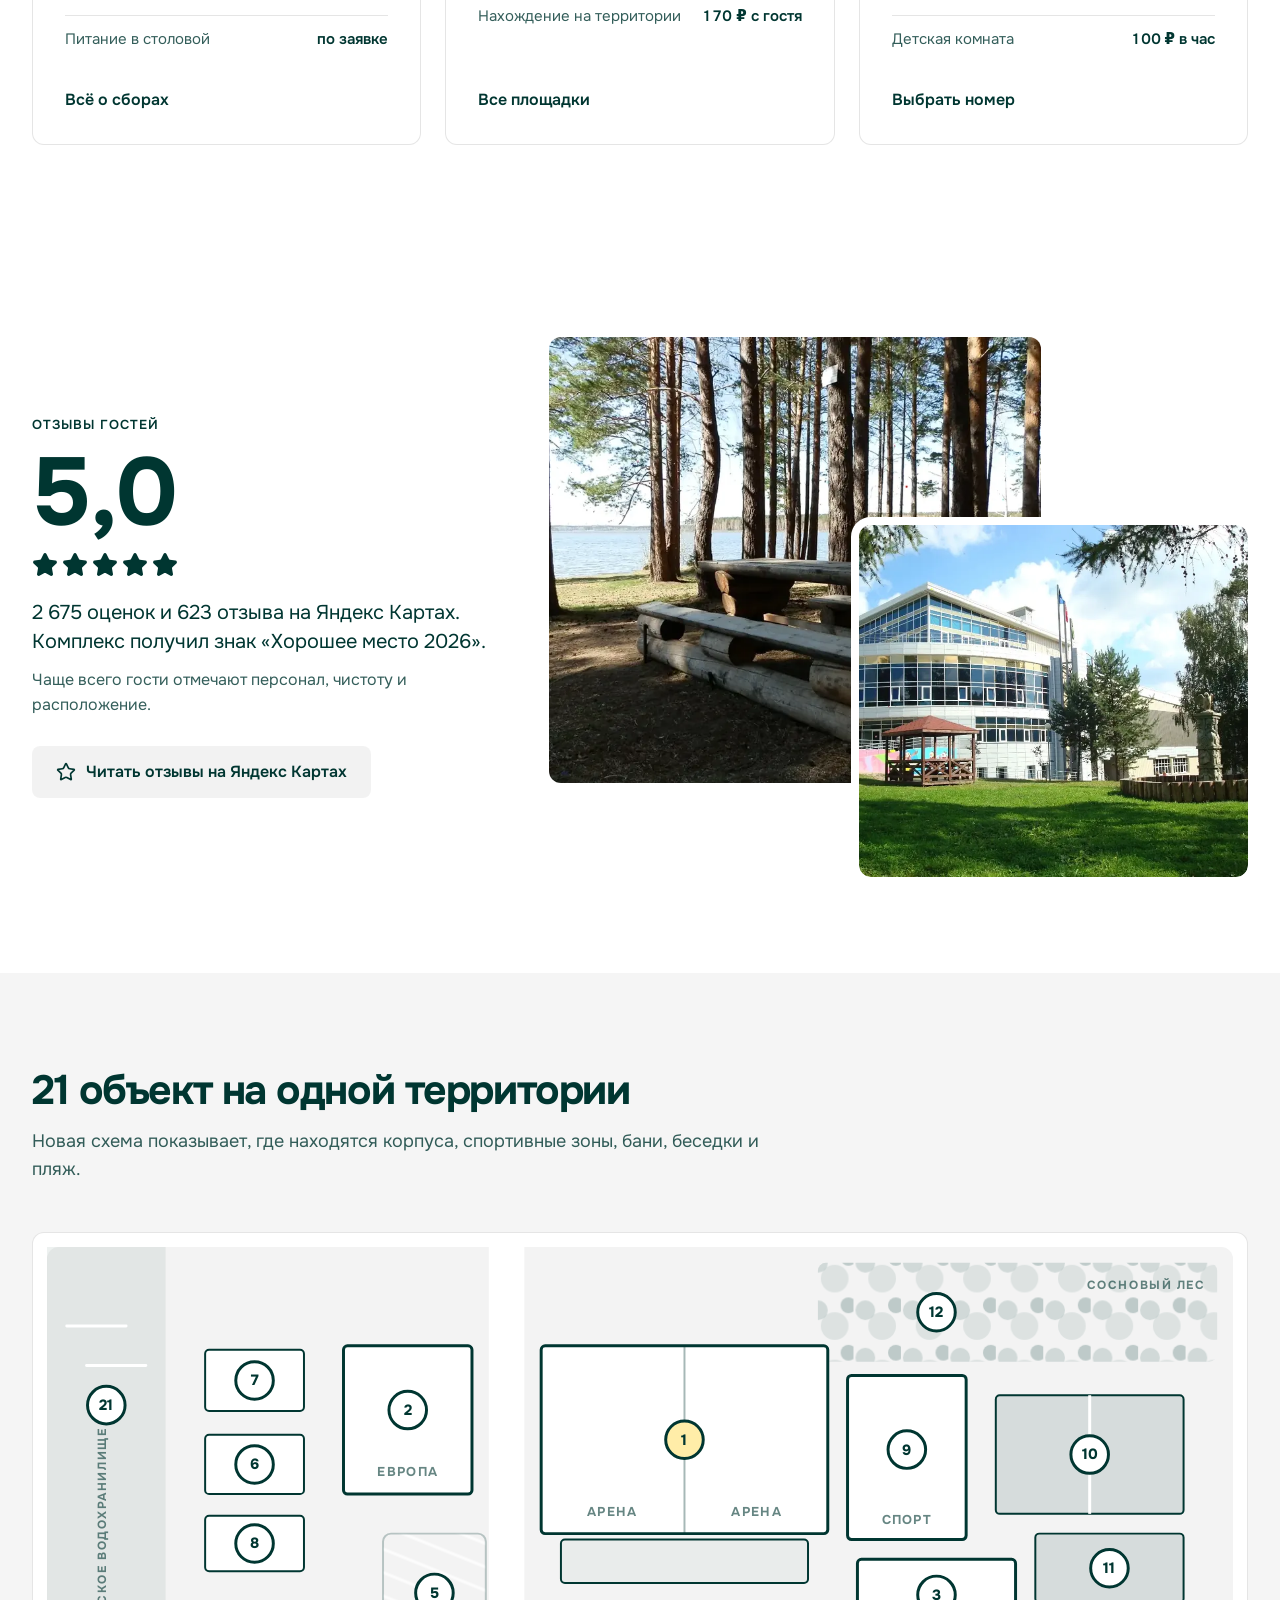
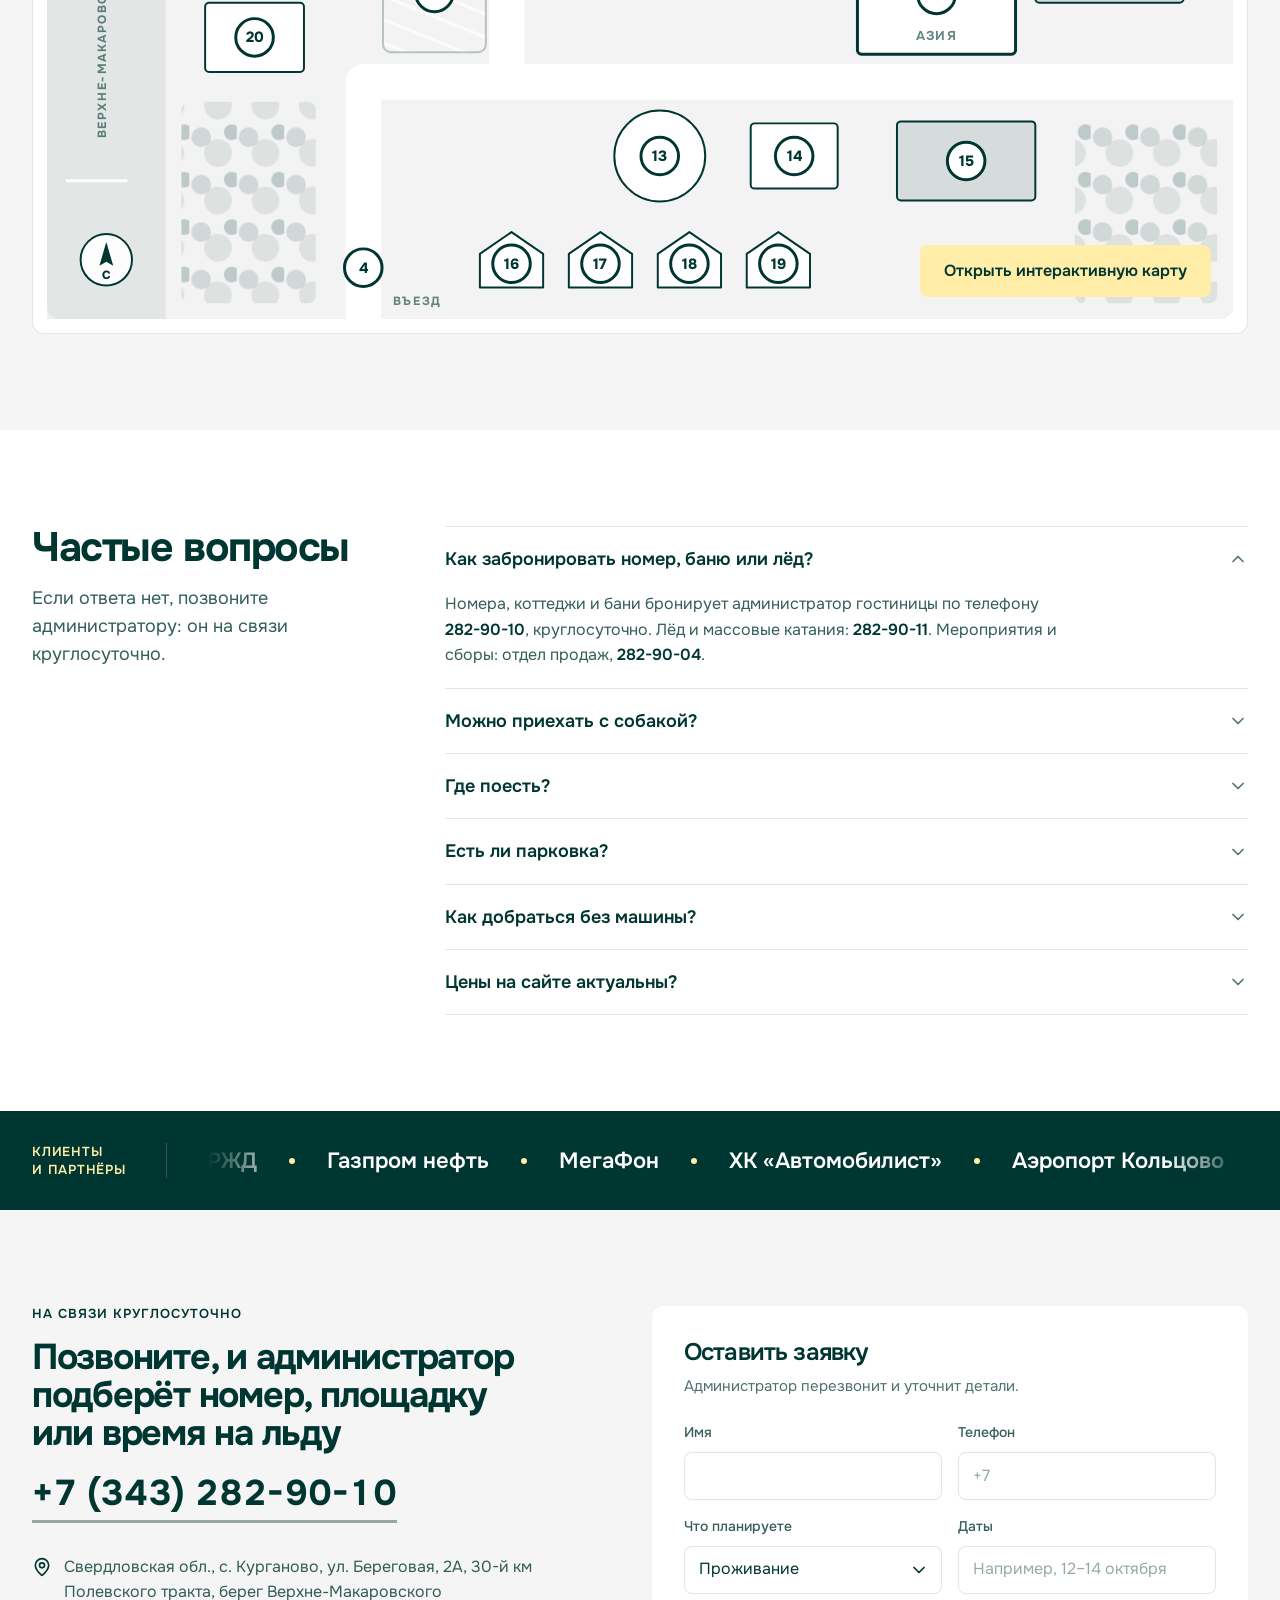
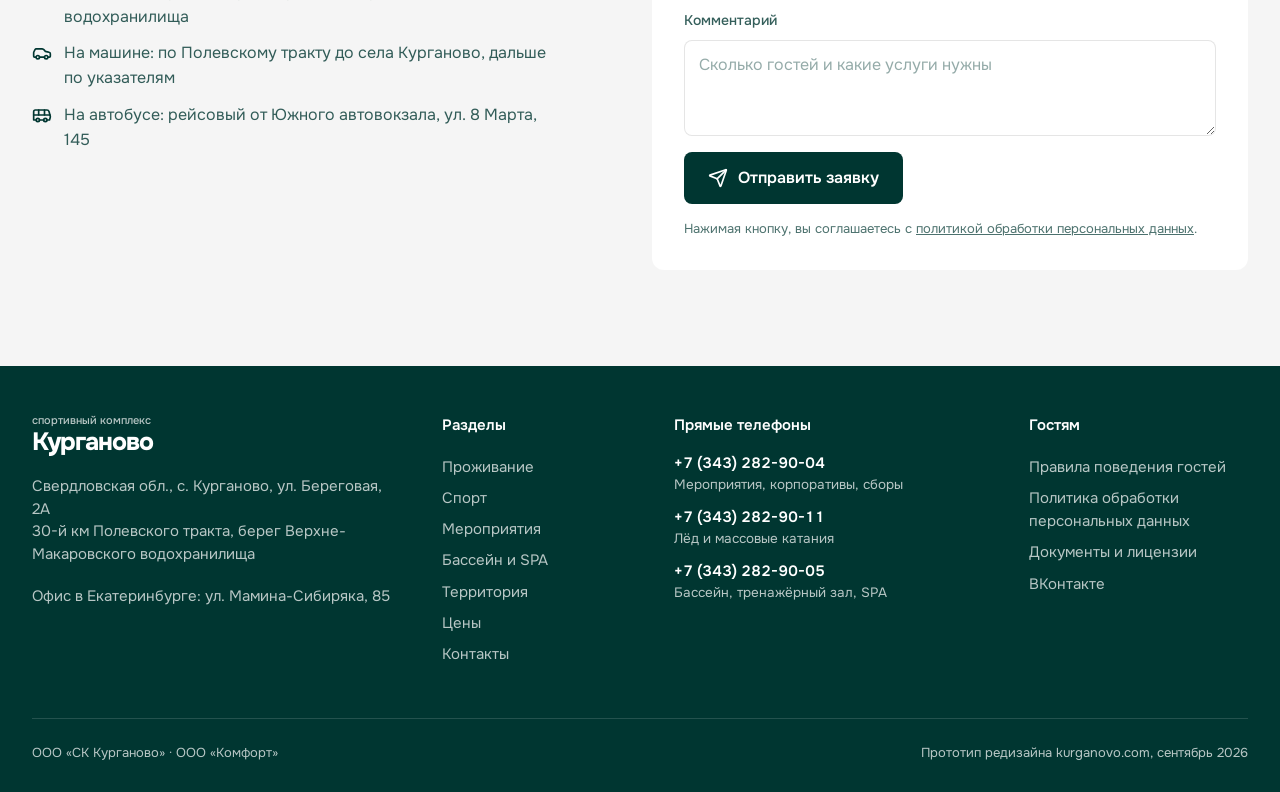
==== commit 38607a0d: "a11y fixes, new og image, camps fact fix" ====
--- a/index.html
+++ b/index.html
@@ -13,16 +13,17 @@
 <meta property="og:description" content="Две ледовые арены, бассейн 25 м, гостиница, бани и площадки для праздников на берегу Верхне-Макаровского водохранилища.">
 <meta property="og:image" content="https://halitcan777.github.io/kurganovo-redesign/assets/img/og.jpg">
 <meta name="theme-color" content="#003631">
+<link rel="icon" href="data:,">
 <link rel="preload" href="assets/fonts/onest-cyrillic.woff2" as="font" type="font/woff2" crossorigin>
 <link rel="preload" as="image" href="assets/img/hero-facade-v3.webp" imagesrcset="assets/img/hero-facade-v3-900.webp 900w, assets/img/hero-facade-v3.webp 1672w" imagesizes="100vw" fetchpriority="high">
-<link rel="stylesheet" href="assets/site.css?v=mufinmrz">
+<link rel="stylesheet" href="assets/site.css?v=mufirvfb">
 <script>document.documentElement.classList.add('js');if(/[?&]still/.test(location.search))document.documentElement.classList.add('still')</script>
 </head>
 <body>
 <div class="progress" aria-hidden="true"></div>
 <header class="hdr">
   <div class="wrap hdr-in">
-    <a class="wordmark" href="index.html" aria-label="Курганово, на главную"><small>спортивный комплекс</small><b>Курганово</b></a>
+    <a class="wordmark" href="index.html"><small>спортивный комплекс</small><b>Курганово</b></a>
     <nav class="nav" aria-label="Разделы"><a href="prozhivanie.html">Проживание</a><a href="sport.html">Спорт</a><a href="meropriyatiya.html">Мероприятия</a><a href="bassein.html">Бассейн и SPA</a><a href="territoriya.html">Территория</a><a href="ceny.html">Цены</a><a href="kontakty.html">Контакты</a></nav>
     <a class="hdr-phone" href="tel:+73432829010"><span class="ph-long">+7 (343) 282-90-10</span><span class="ph-short">282-90-10</span><small>администратор, круглосуточно</small></a>
     <button class="burger" type="button" aria-label="Меню" aria-expanded="false" aria-controls="drawer"><svg class="ic i-menu" viewBox="0 0 24 24" aria-hidden="true"><line x1="4" x2="20" y1="12" y2="12" /> <line x1="4" x2="20" y1="6" y2="6" /> <line x1="4" x2="20" y1="18" y2="18" /></svg><svg class="ic i-x" viewBox="0 0 24 24" aria-hidden="true"><path d="M18 6 6 18" /> <path d="m6 6 12 12" /></svg></button>
@@ -84,7 +85,7 @@
     <div class="s5 rv">
       <p class="kicker">Отзывы гостей</p>
       <div class="rate-num">5,0</div>
-      <div class="stars" aria-label="Пять звёзд из пяти"><svg class="ic" viewBox="0 0 24 24" aria-hidden="true"><path d="M11.525 2.295a.53.53 0 0 1 .95 0l2.31 4.679a2.123 2.123 0 0 0 1.595 1.16l5.166.756a.53.53 0 0 1 .294.904l-3.736 3.638a2.123 2.123 0 0 0-.611 1.878l.882 5.14a.53.53 0 0 1-.771.56l-4.618-2.428a2.122 2.122 0 0 0-1.973 0L6.396 21.01a.53.53 0 0 1-.77-.56l.881-5.139a2.122 2.122 0 0 0-.611-1.879L2.16 9.795a.53.53 0 0 1 .294-.906l5.165-.755a2.122 2.122 0 0 0 1.597-1.16z" /></svg><svg class="ic" viewBox="0 0 24 24" aria-hidden="true"><path d="M11.525 2.295a.53.53 0 0 1 .95 0l2.31 4.679a2.123 2.123 0 0 0 1.595 1.16l5.166.756a.53.53 0 0 1 .294.904l-3.736 3.638a2.123 2.123 0 0 0-.611 1.878l.882 5.14a.53.53 0 0 1-.771.56l-4.618-2.428a2.122 2.122 0 0 0-1.973 0L6.396 21.01a.53.53 0 0 1-.77-.56l.881-5.139a2.122 2.122 0 0 0-.611-1.879L2.16 9.795a.53.53 0 0 1 .294-.906l5.165-.755a2.122 2.122 0 0 0 1.597-1.16z" /></svg><svg class="ic" viewBox="0 0 24 24" aria-hidden="true"><path d="M11.525 2.295a.53.53 0 0 1 .95 0l2.31 4.679a2.123 2.123 0 0 0 1.595 1.16l5.166.756a.53.53 0 0 1 .294.904l-3.736 3.638a2.123 2.123 0 0 0-.611 1.878l.882 5.14a.53.53 0 0 1-.771.56l-4.618-2.428a2.122 2.122 0 0 0-1.973 0L6.396 21.01a.53.53 0 0 1-.77-.56l.881-5.139a2.122 2.122 0 0 0-.611-1.879L2.16 9.795a.53.53 0 0 1 .294-.906l5.165-.755a2.122 2.122 0 0 0 1.597-1.16z" /></svg><svg class="ic" viewBox="0 0 24 24" aria-hidden="true"><path d="M11.525 2.295a.53.53 0 0 1 .95 0l2.31 4.679a2.123 2.123 0 0 0 1.595 1.16l5.166.756a.53.53 0 0 1 .294.904l-3.736 3.638a2.123 2.123 0 0 0-.611 1.878l.882 5.14a.53.53 0 0 1-.771.56l-4.618-2.428a2.122 2.122 0 0 0-1.973 0L6.396 21.01a.53.53 0 0 1-.77-.56l.881-5.139a2.122 2.122 0 0 0-.611-1.879L2.16 9.795a.53.53 0 0 1 .294-.906l5.165-.755a2.122 2.122 0 0 0 1.597-1.16z" /></svg><svg class="ic" viewBox="0 0 24 24" aria-hidden="true"><path d="M11.525 2.295a.53.53 0 0 1 .95 0l2.31 4.679a2.123 2.123 0 0 0 1.595 1.16l5.166.756a.53.53 0 0 1 .294.904l-3.736 3.638a2.123 2.123 0 0 0-.611 1.878l.882 5.14a.53.53 0 0 1-.771.56l-4.618-2.428a2.122 2.122 0 0 0-1.973 0L6.396 21.01a.53.53 0 0 1-.77-.56l.881-5.139a2.122 2.122 0 0 0-.611-1.879L2.16 9.795a.53.53 0 0 1 .294-.906l5.165-.755a2.122 2.122 0 0 0 1.597-1.16z" /></svg></div>
+      <div class="stars" role="img" aria-label="Пять звёзд из пяти"><svg class="ic" viewBox="0 0 24 24" aria-hidden="true"><path d="M11.525 2.295a.53.53 0 0 1 .95 0l2.31 4.679a2.123 2.123 0 0 0 1.595 1.16l5.166.756a.53.53 0 0 1 .294.904l-3.736 3.638a2.123 2.123 0 0 0-.611 1.878l.882 5.14a.53.53 0 0 1-.771.56l-4.618-2.428a2.122 2.122 0 0 0-1.973 0L6.396 21.01a.53.53 0 0 1-.77-.56l.881-5.139a2.122 2.122 0 0 0-.611-1.879L2.16 9.795a.53.53 0 0 1 .294-.906l5.165-.755a2.122 2.122 0 0 0 1.597-1.16z" /></svg><svg class="ic" viewBox="0 0 24 24" aria-hidden="true"><path d="M11.525 2.295a.53.53 0 0 1 .95 0l2.31 4.679a2.123 2.123 0 0 0 1.595 1.16l5.166.756a.53.53 0 0 1 .294.904l-3.736 3.638a2.123 2.123 0 0 0-.611 1.878l.882 5.14a.53.53 0 0 1-.771.56l-4.618-2.428a2.122 2.122 0 0 0-1.973 0L6.396 21.01a.53.53 0 0 1-.77-.56l.881-5.139a2.122 2.122 0 0 0-.611-1.879L2.16 9.795a.53.53 0 0 1 .294-.906l5.165-.755a2.122 2.122 0 0 0 1.597-1.16z" /></svg><svg class="ic" viewBox="0 0 24 24" aria-hidden="true"><path d="M11.525 2.295a.53.53 0 0 1 .95 0l2.31 4.679a2.123 2.123 0 0 0 1.595 1.16l5.166.756a.53.53 0 0 1 .294.904l-3.736 3.638a2.123 2.123 0 0 0-.611 1.878l.882 5.14a.53.53 0 0 1-.771.56l-4.618-2.428a2.122 2.122 0 0 0-1.973 0L6.396 21.01a.53.53 0 0 1-.77-.56l.881-5.139a2.122 2.122 0 0 0-.611-1.879L2.16 9.795a.53.53 0 0 1 .294-.906l5.165-.755a2.122 2.122 0 0 0 1.597-1.16z" /></svg><svg class="ic" viewBox="0 0 24 24" aria-hidden="true"><path d="M11.525 2.295a.53.53 0 0 1 .95 0l2.31 4.679a2.123 2.123 0 0 0 1.595 1.16l5.166.756a.53.53 0 0 1 .294.904l-3.736 3.638a2.123 2.123 0 0 0-.611 1.878l.882 5.14a.53.53 0 0 1-.771.56l-4.618-2.428a2.122 2.122 0 0 0-1.973 0L6.396 21.01a.53.53 0 0 1-.77-.56l.881-5.139a2.122 2.122 0 0 0-.611-1.879L2.16 9.795a.53.53 0 0 1 .294-.906l5.165-.755a2.122 2.122 0 0 0 1.597-1.16z" /></svg><svg class="ic" viewBox="0 0 24 24" aria-hidden="true"><path d="M11.525 2.295a.53.53 0 0 1 .95 0l2.31 4.679a2.123 2.123 0 0 0 1.595 1.16l5.166.756a.53.53 0 0 1 .294.904l-3.736 3.638a2.123 2.123 0 0 0-.611 1.878l.882 5.14a.53.53 0 0 1-.771.56l-4.618-2.428a2.122 2.122 0 0 0-1.973 0L6.396 21.01a.53.53 0 0 1-.77-.56l.881-5.139a2.122 2.122 0 0 0-.611-1.879L2.16 9.795a.53.53 0 0 1 .294-.906l5.165-.755a2.122 2.122 0 0 0 1.597-1.16z" /></svg></div>
       <p class="rate-lead">2 675 оценок и 623 отзыва на Яндекс Картах. Комплекс получил знак «Хорошее место 2026».</p>
       <p>Чаще всего гости отмечают персонал, чистоту и расположение.</p>
       <a class="btn btn-tint" href="https://yandex.ru/maps/org/kurganovo/1104910295/reviews/" target="_blank" rel="noopener"><svg class="ic" viewBox="0 0 24 24" aria-hidden="true"><path d="M11.525 2.295a.53.53 0 0 1 .95 0l2.31 4.679a2.123 2.123 0 0 0 1.595 1.16l5.166.756a.53.53 0 0 1 .294.904l-3.736 3.638a2.123 2.123 0 0 0-.611 1.878l.882 5.14a.53.53 0 0 1-.771.56l-4.618-2.428a2.122 2.122 0 0 0-1.973 0L6.396 21.01a.53.53 0 0 1-.77-.56l.881-5.139a2.122 2.122 0 0 0-.611-1.879L2.16 9.795a.53.53 0 0 1 .294-.906l5.165-.755a2.122 2.122 0 0 0 1.597-1.16z" /></svg>Читать отзывы на Яндекс Картах</a>
@@ -135,7 +136,7 @@
 <section class="clients">
   <div class="wrap clients-in">
     <p class="clients-k">Клиенты<br>и партнёры</p>
-    <div class="marquee" aria-label="Клиенты: РЖД, Газпром нефть, МегаФон, ХК «Автомобилист», Аэропорт Кольцово, МРСК Урала, Свердловэнерго, КЭС Холдинг, Škoda, «Мотив», «Югория», КриоГаз"><div class="marquee-track" aria-hidden="true"><span>РЖД</span><span>Газпром нефть</span><span>МегаФон</span><span>ХК «Автомобилист»</span><span>Аэропорт Кольцово</span><span>МРСК Урала</span><span>Свердловэнерго</span><span>КЭС Холдинг</span><span>Škoda</span><span>«Мотив»</span><span>«Югория»</span><span>КриоГаз</span><span>РЖД</span><span>Газпром нефть</span><span>МегаФон</span><span>ХК «Автомобилист»</span><span>Аэропорт Кольцово</span><span>МРСК Урала</span><span>Свердловэнерго</span><span>КЭС Холдинг</span><span>Škoda</span><span>«Мотив»</span><span>«Югория»</span><span>КриоГаз</span></div></div>
+    <div class="marquee" role="region" aria-label="Клиенты: РЖД, Газпром нефть, МегаФон, ХК «Автомобилист», Аэропорт Кольцово, МРСК Урала, Свердловэнерго, КЭС Холдинг, Škoda, «Мотив», «Югория», КриоГаз"><div class="marquee-track" aria-hidden="true"><span>РЖД</span><span>Газпром нефть</span><span>МегаФон</span><span>ХК «Автомобилист»</span><span>Аэропорт Кольцово</span><span>МРСК Урала</span><span>Свердловэнерго</span><span>КЭС Холдинг</span><span>Škoda</span><span>«Мотив»</span><span>«Югория»</span><span>КриоГаз</span><span>РЖД</span><span>Газпром нефть</span><span>МегаФон</span><span>ХК «Автомобилист»</span><span>Аэропорт Кольцово</span><span>МРСК Урала</span><span>Свердловэнерго</span><span>КЭС Холдинг</span><span>Škoda</span><span>«Мотив»</span><span>«Югория»</span><span>КриоГаз</span></div></div>
   </div>
 </section>
 
@@ -167,7 +168,7 @@
 <footer class="ftr">
   <div class="wrap">
     <div class="ftr-main">
-      <div><a class="wordmark" href="index.html" aria-label="Курганово, на главную"><small>спортивный комплекс</small><b>Курганово</b></a><p class="ftr-addr">Свердловская обл., с. Курганово, ул. Береговая, 2А<br>30-й км Полевского тракта, берег Верхне-Макаровского водохранилища</p><p class="ftr-addr">Офис в Екатеринбурге: ул. Мамина-Сибиряка, 85</p></div>
+      <div><a class="wordmark" href="index.html"><small>спортивный комплекс</small><b>Курганово</b></a><p class="ftr-addr">Свердловская обл., с. Курганово, ул. Береговая, 2А<br>30-й км Полевского тракта, берег Верхне-Макаровского водохранилища</p><p class="ftr-addr">Офис в Екатеринбурге: ул. Мамина-Сибиряка, 85</p></div>
       <nav class="ftr-col" aria-label="Разделы сайта"><b>Разделы</b><a href="prozhivanie.html">Проживание</a><a href="sport.html">Спорт</a><a href="meropriyatiya.html">Мероприятия</a><a href="bassein.html">Бассейн и SPA</a><a href="territoriya.html">Территория</a><a href="ceny.html">Цены</a><a href="kontakty.html">Контакты</a></nav>
       <div><b>Прямые телефоны</b><div class="ftr-ph"><div><a href="tel:+73432829004">+7 (343) 282-90-04</a><span>Мероприятия, корпоративы, сборы</span></div><div><a href="tel:+73432829011">+7 (343) 282-90-11</a><span>Лёд и массовые катания</span></div><div><a href="tel:+73432829005">+7 (343) 282-90-05</a><span>Бассейн, тренажёрный зал, SPA</span></div></div></div>
       <div class="ftr-col"><b>Гостям</b><a href="https://www.kurganovo.com/content/docs/documentation/Informaziya_dlya_posetiteley/Pravila_povedeniya_gostey.pdf" target="_blank" rel="noopener">Правила поведения гостей</a><a href="https://www.kurganovo.com/content/docs/documentation/Politika_personalnih_dannih/Politika_obrabotki_personalnih_dannih.pdf" target="_blank" rel="noopener">Политика обработки персональных данных</a><a href="kontakty.html#dokumenty">Документы и лицензии</a><a href="https://vk.com/kurganovosk" target="_blank" rel="noopener">ВКонтакте</a></div>
@@ -176,6 +177,6 @@
   </div>
 </footer>
 <div class="toast" role="status" aria-live="polite"></div>
-<script src="assets/app.js?v=mufinmrz" defer></script>
+<script src="assets/app.js?v=mufirvfb" defer></script>
 </body>
 </html>
--- a/assets/site.css
+++ b/assets/site.css
@@ -15,7 +15,7 @@
 :root{
   --brand:#003631; --brand-dk:#00241f; --brand-tint:rgba(0,0,0,.05);
   --navy:#003631; --navy2:#003631; --soft:rgba(0,0,0,.04); --cream:#ffeda8;
-  --ink:#003631; --ink2:rgba(0,54,49,.8); --ink3:rgba(0,54,49,.62); --ink4:rgba(0,54,49,.42); --ink-inv:rgba(255,255,255,.75);
+  --ink:#003631; --ink2:rgba(0,54,49,.8); --ink3:rgba(0,54,49,.7); --ink4:rgba(0,54,49,.42); --ink-inv:rgba(255,255,255,.75);
   --line:rgba(0,0,0,.1); --line-inv:rgba(255,255,255,.16); --bg:#fff; --bg2:rgba(0,0,0,.04);
   --accent:var(--cream);
   --r1:4px; --r2:8px; --r3:12px;
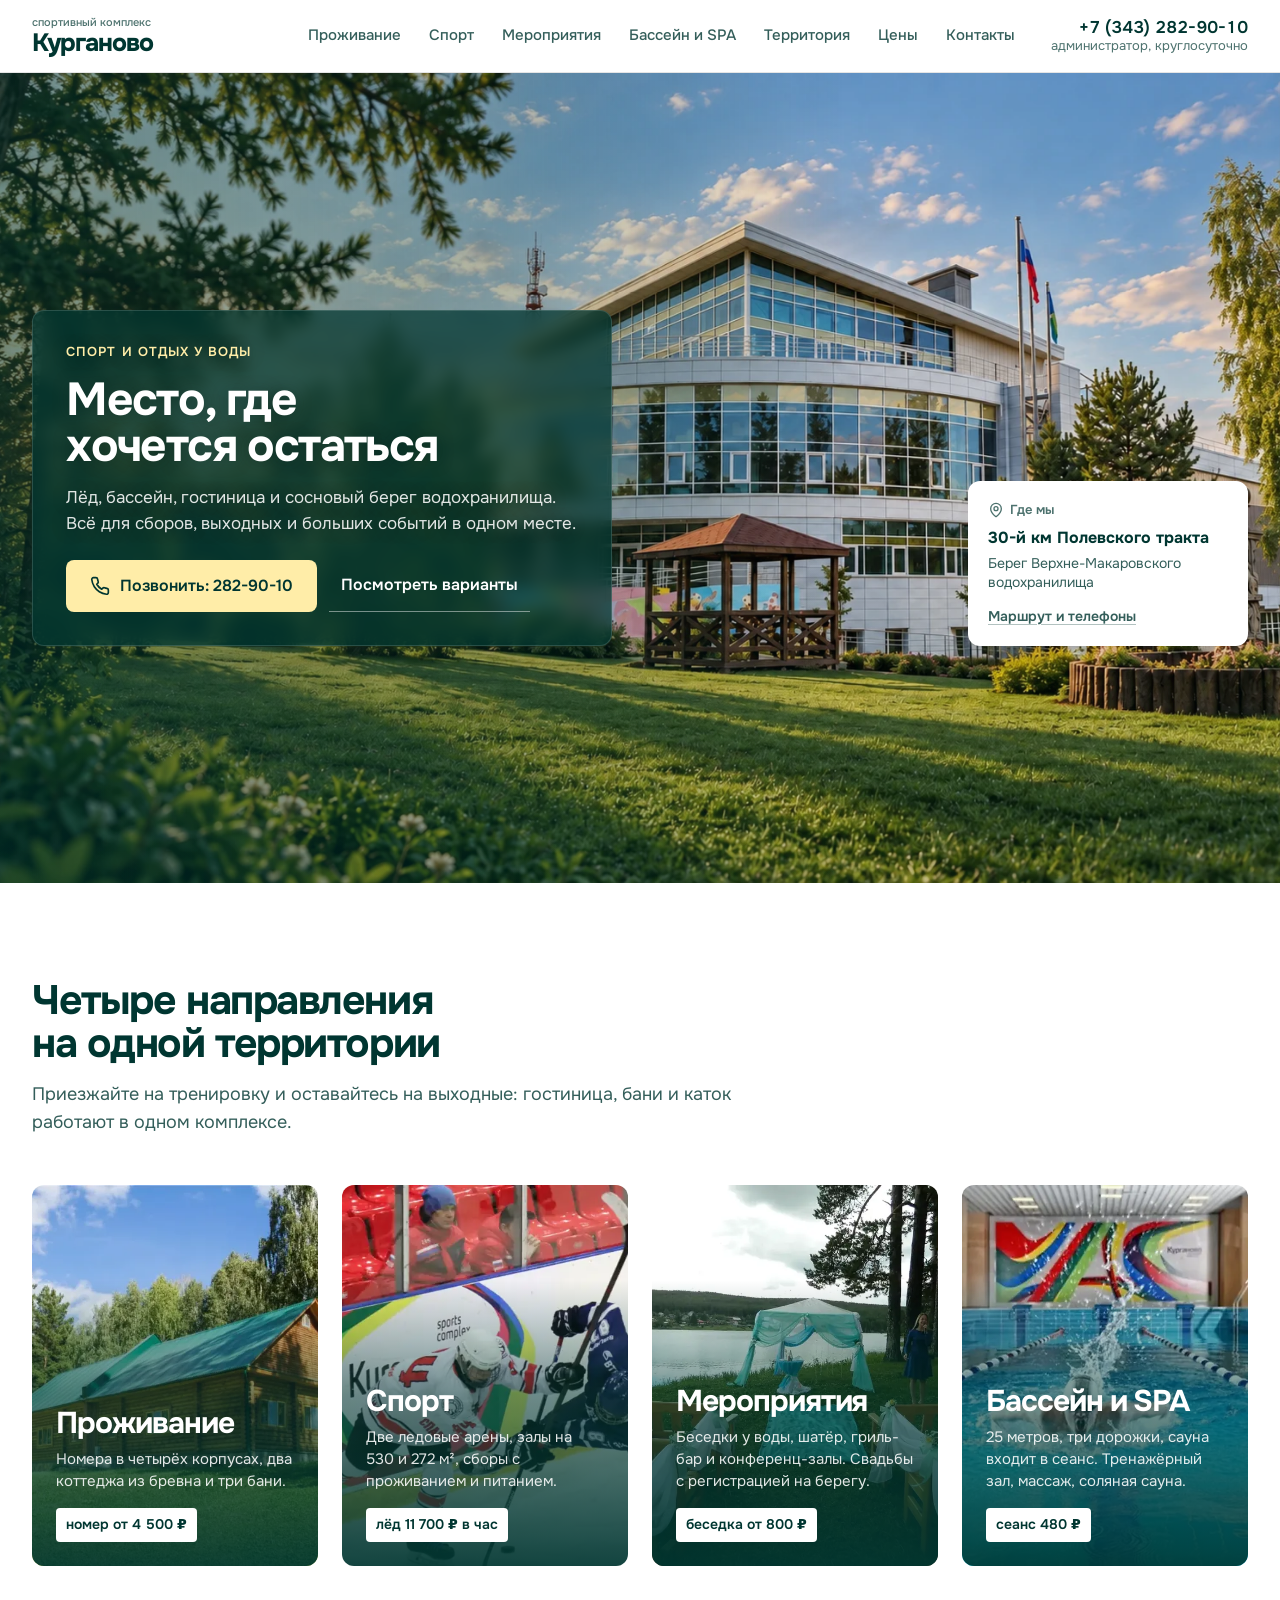
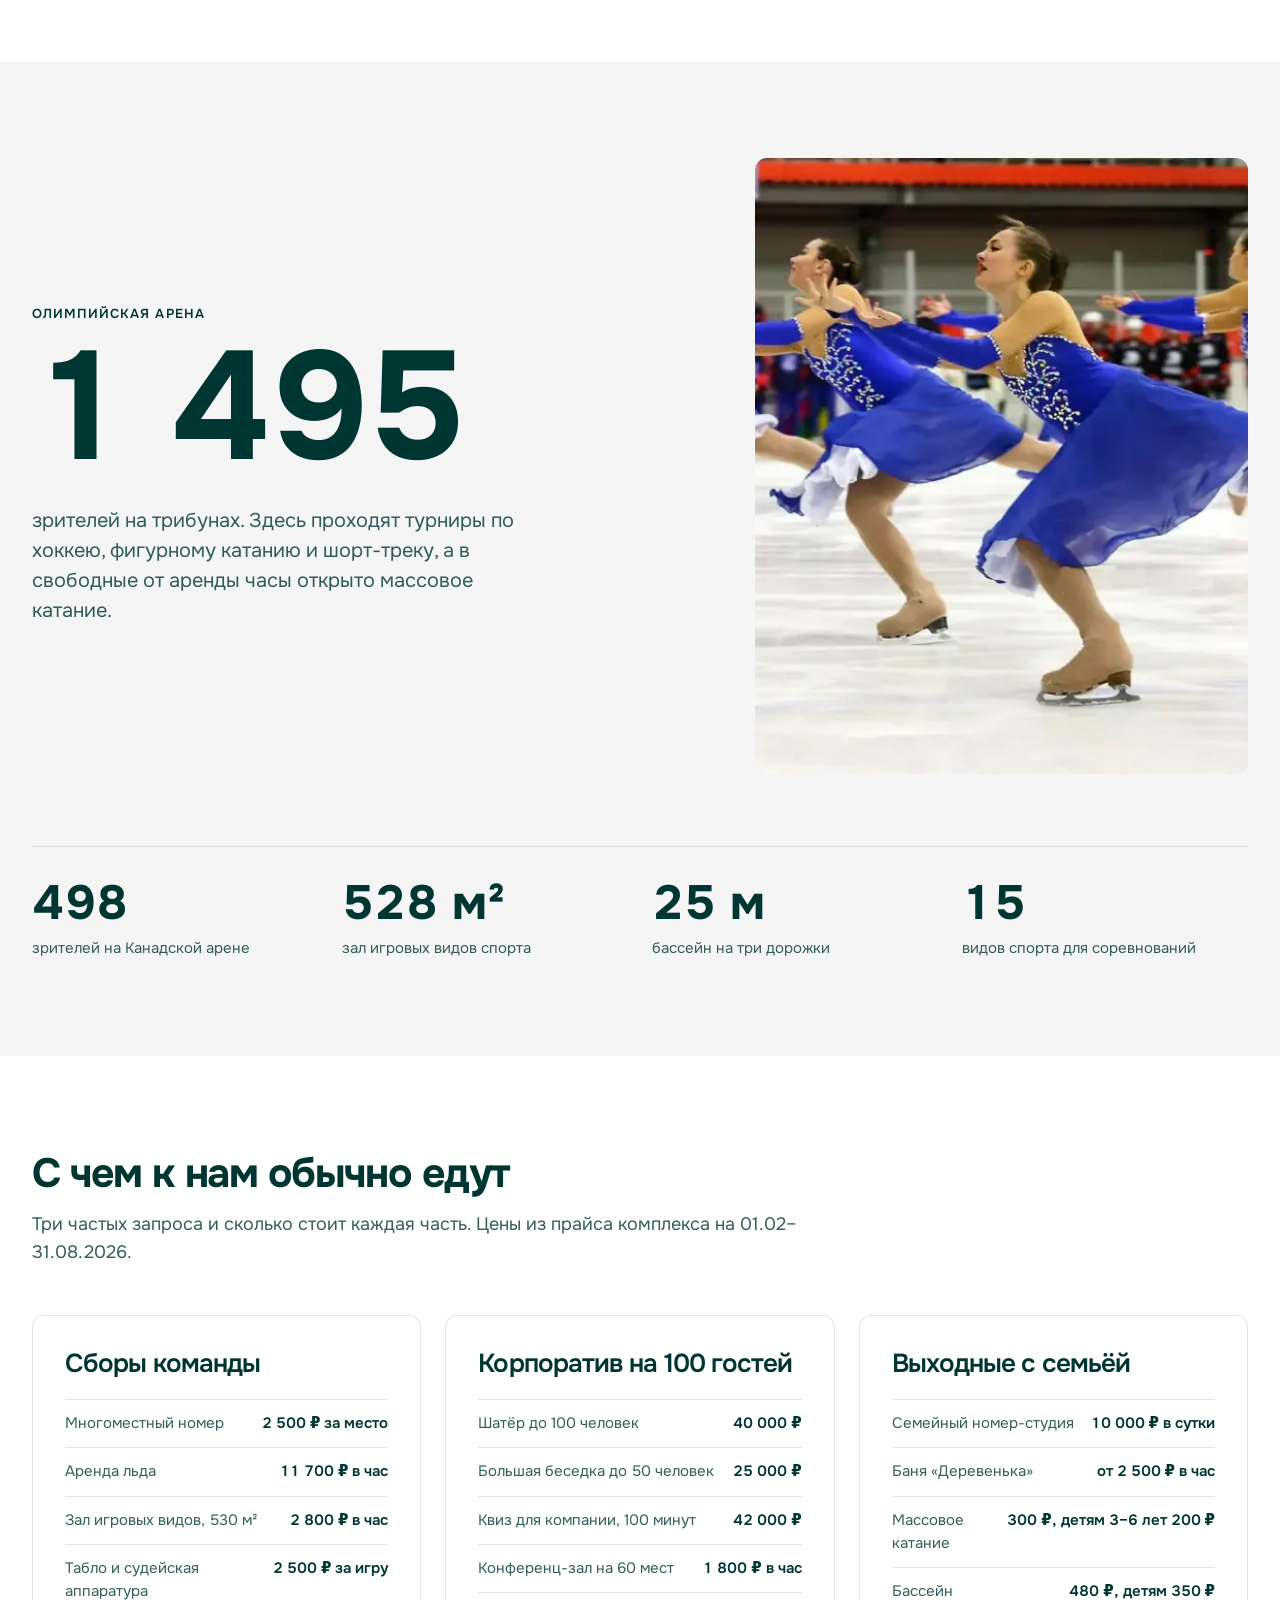
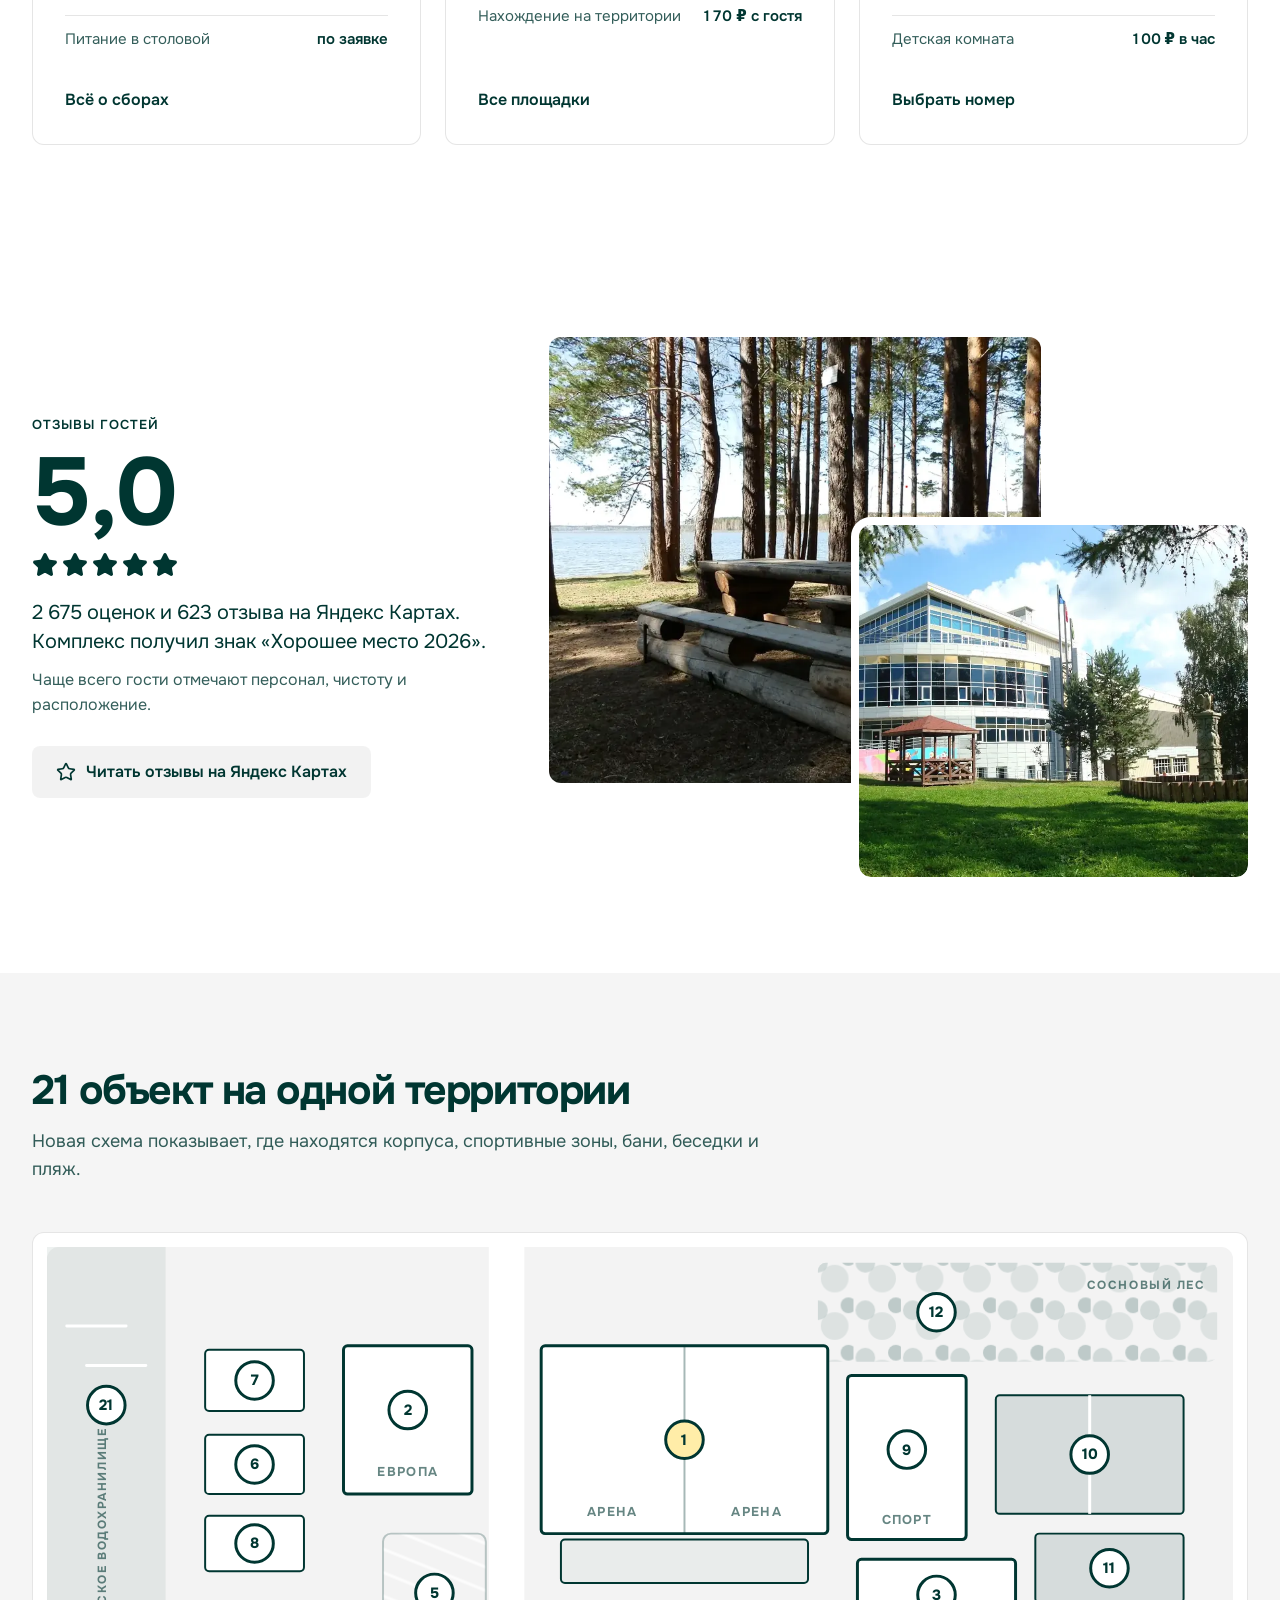
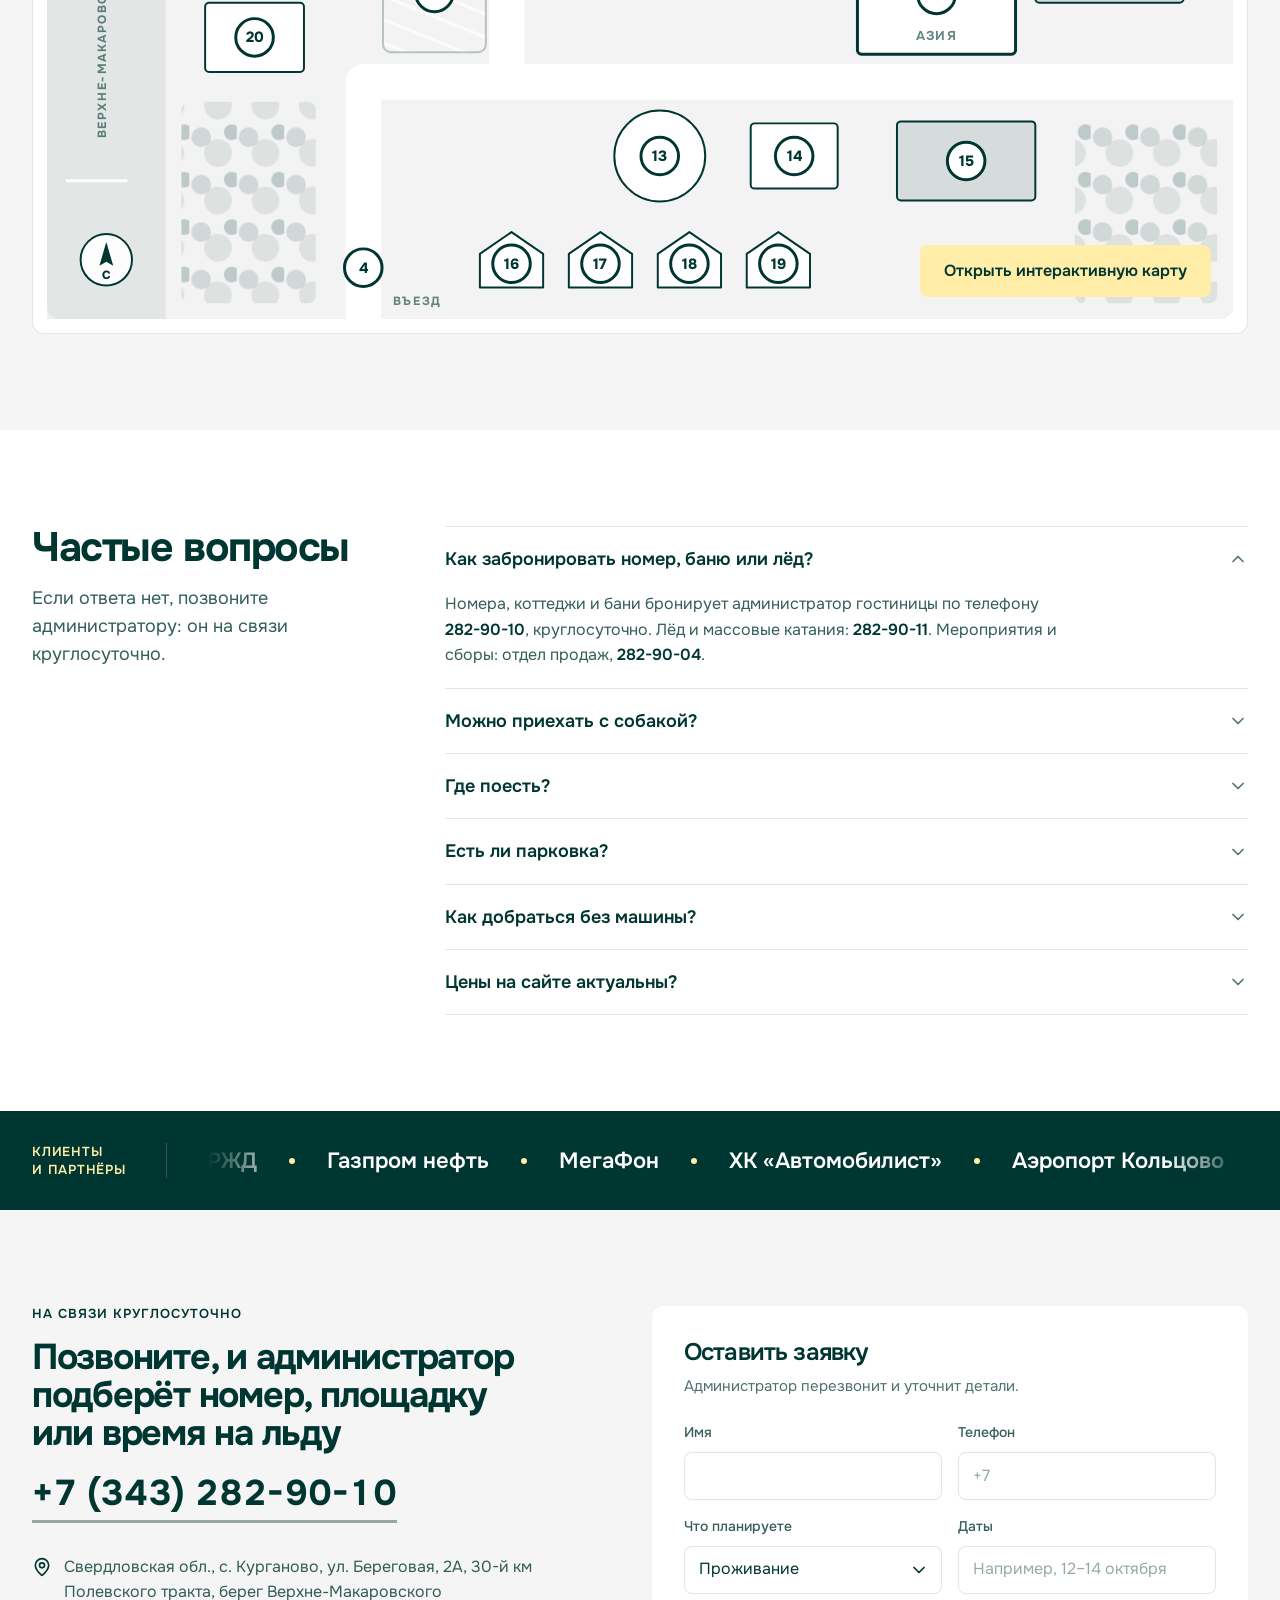
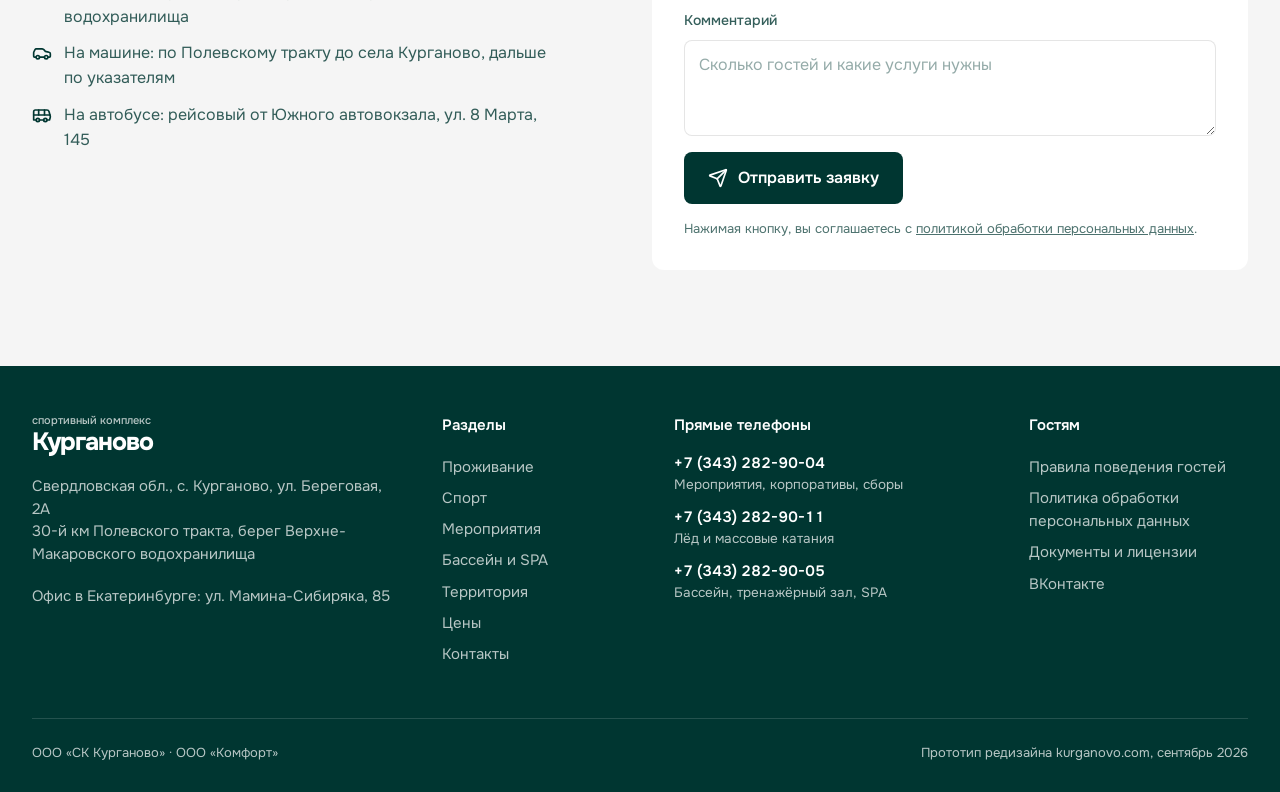
==== commit b9ce75a9: "smaller hero panel" ====
--- a/index.html
+++ b/index.html
@@ -16,7 +16,7 @@
 <link rel="icon" href="data:,">
 <link rel="preload" href="assets/fonts/onest-cyrillic.woff2" as="font" type="font/woff2" crossorigin>
 <link rel="preload" as="image" href="assets/img/hero-facade-v3.webp" imagesrcset="assets/img/hero-facade-v3-900.webp 900w, assets/img/hero-facade-v3.webp 1672w" imagesizes="100vw" fetchpriority="high">
-<link rel="stylesheet" href="assets/site.css?v=mufirvfb">
+<link rel="stylesheet" href="assets/site.css?v=mufjjr5y">
 <script>document.documentElement.classList.add('js');if(/[?&]still/.test(location.search))document.documentElement.classList.add('still')</script>
 </head>
 <body>
@@ -177,6 +177,6 @@
   </div>
 </footer>
 <div class="toast" role="status" aria-live="polite"></div>
-<script src="assets/app.js?v=mufirvfb" defer></script>
+<script src="assets/app.js?v=mufjjr5y" defer></script>
 </body>
 </html>
--- a/assets/site.css
+++ b/assets/site.css
@@ -575,3 +575,8 @@
 .clients .marquee-track span{color:#fff}
 .clients .marquee-track span::after{box-shadow:none;background:var(--cream)}
 .clients-k{border-right-color:rgba(255,255,255,.18);color:var(--cream)}
+.hero-panel{max-width:580px;padding:clamp(24px,2.6vw,36px)}
+.hero-panel h1{font-size:clamp(32px,3.6vw,48px)}
+.hero-panel .hero-lead{margin-top:16px;font-size:17px}
+.hero-panel .hero-cta{margin-top:24px}
+@media(max-width:760px){.hero-panel{padding:20px}.hero-panel h1{font-size:30px}.hero-panel .hero-lead{font-size:16px}}
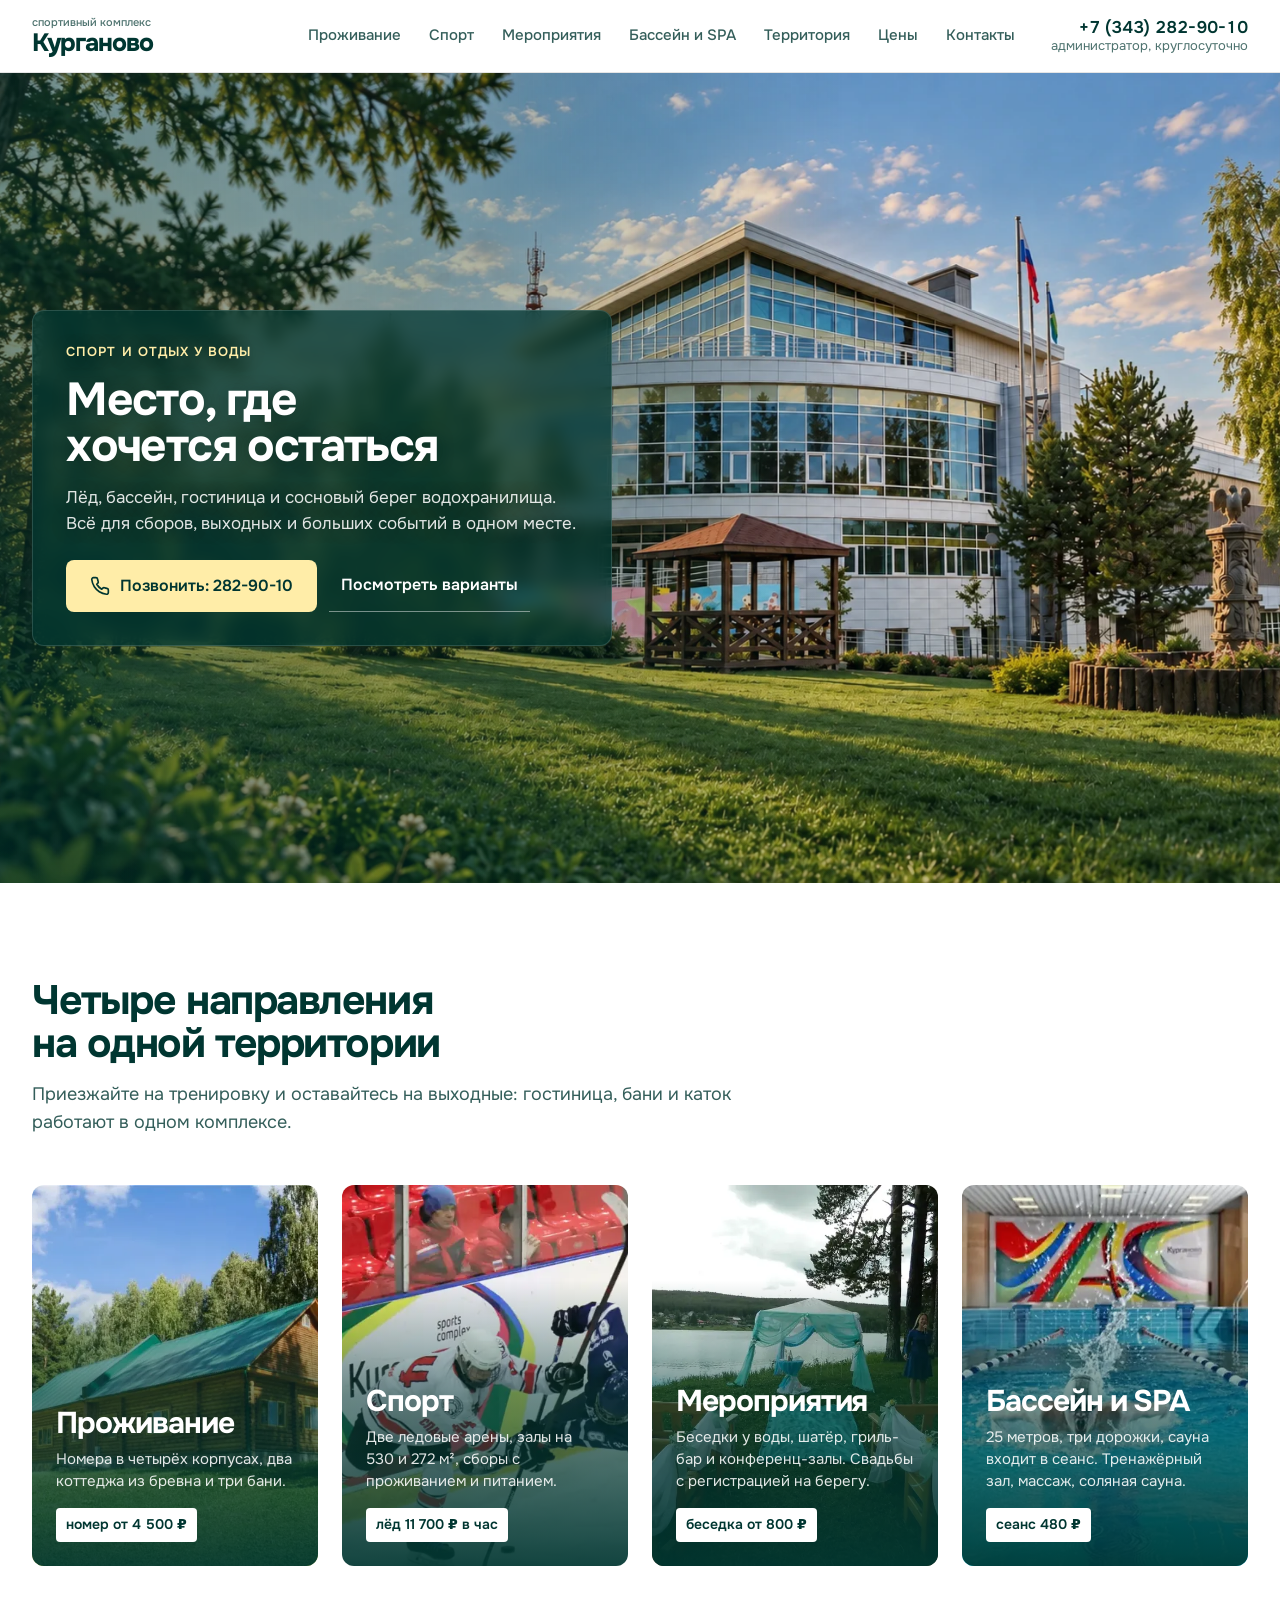
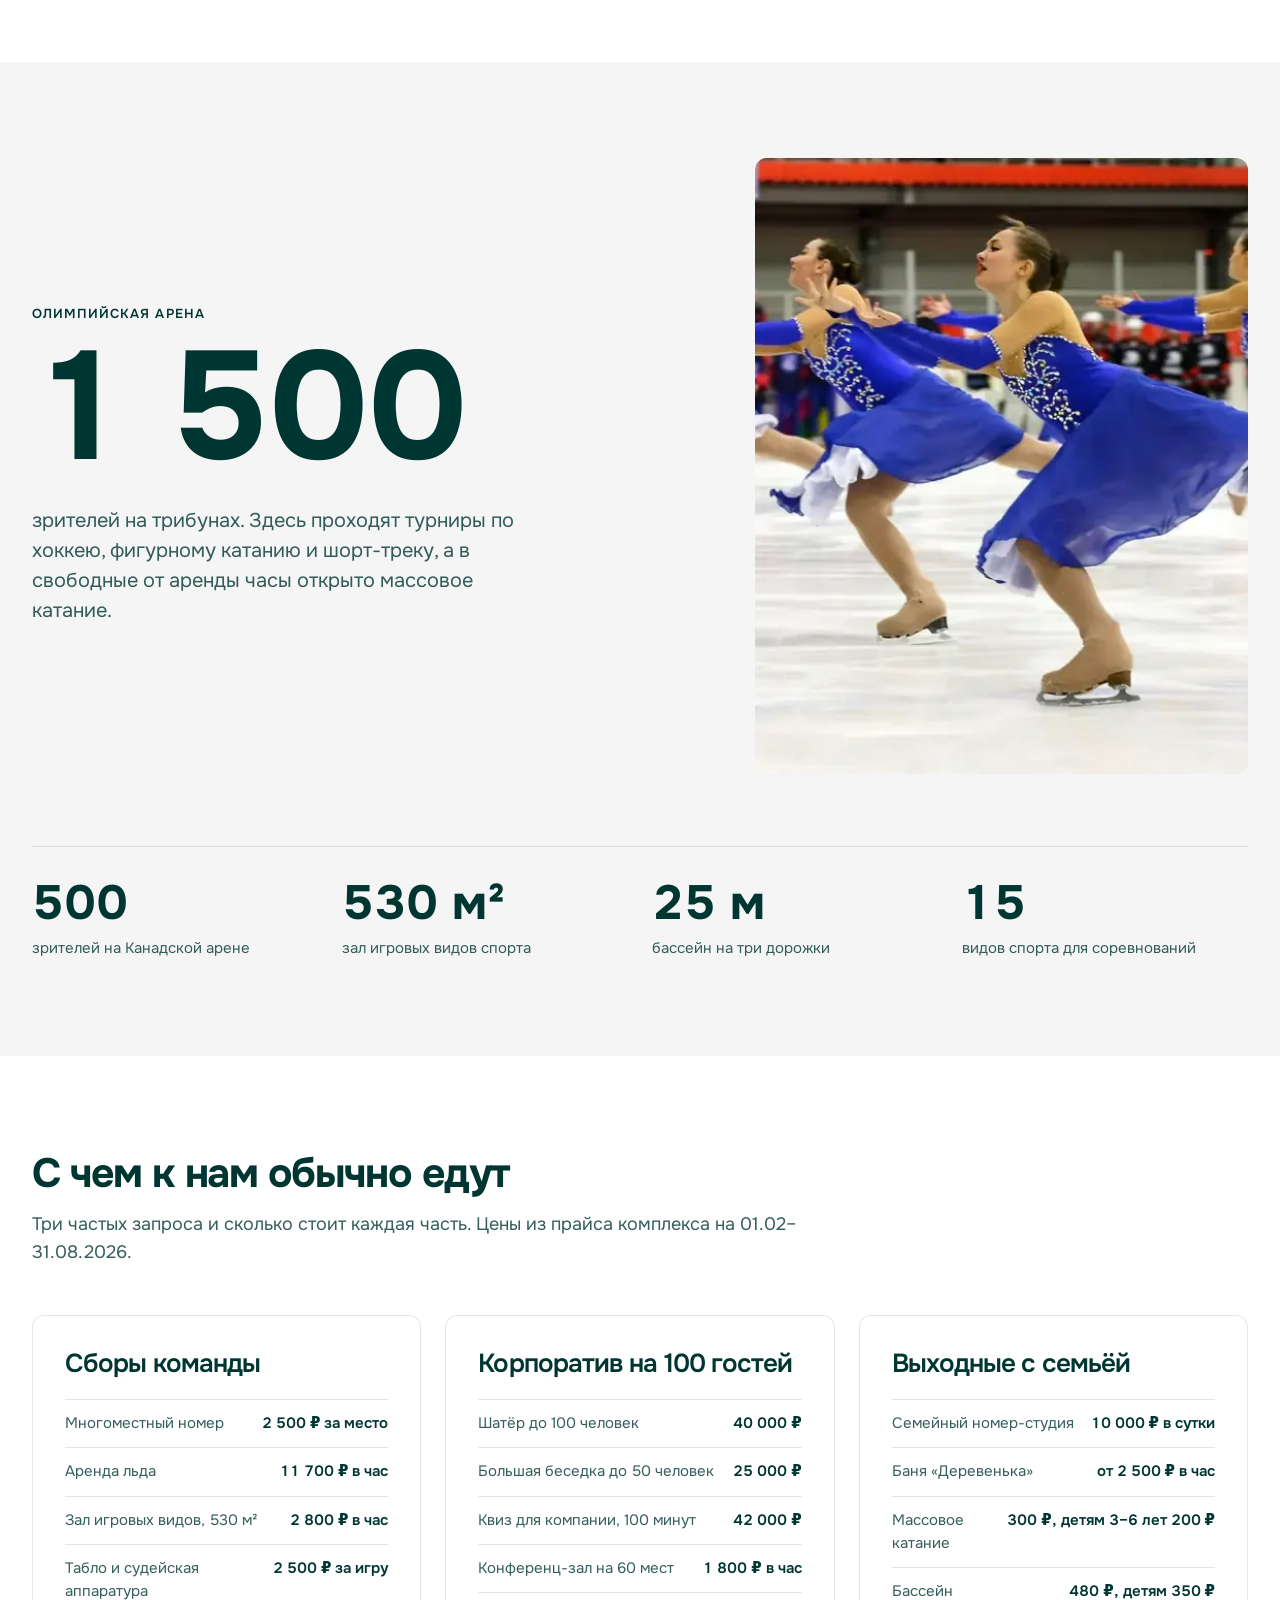
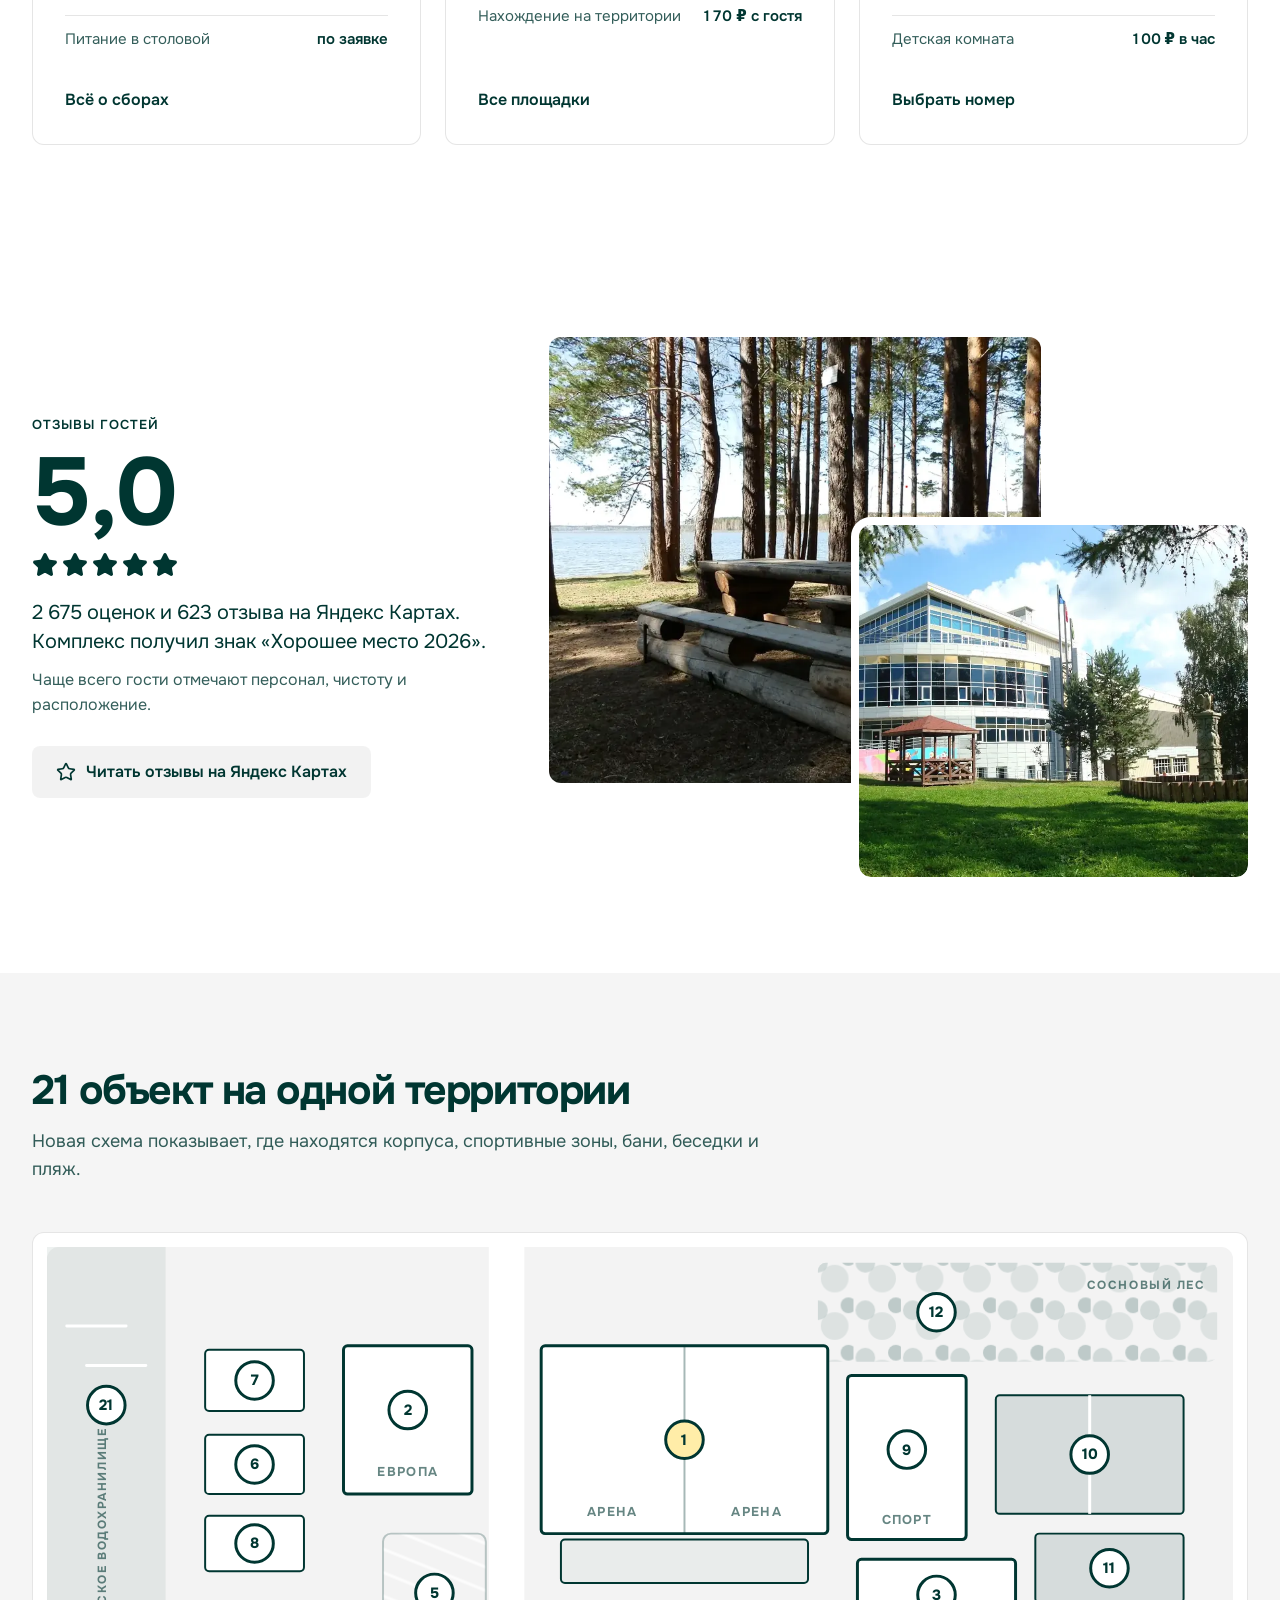
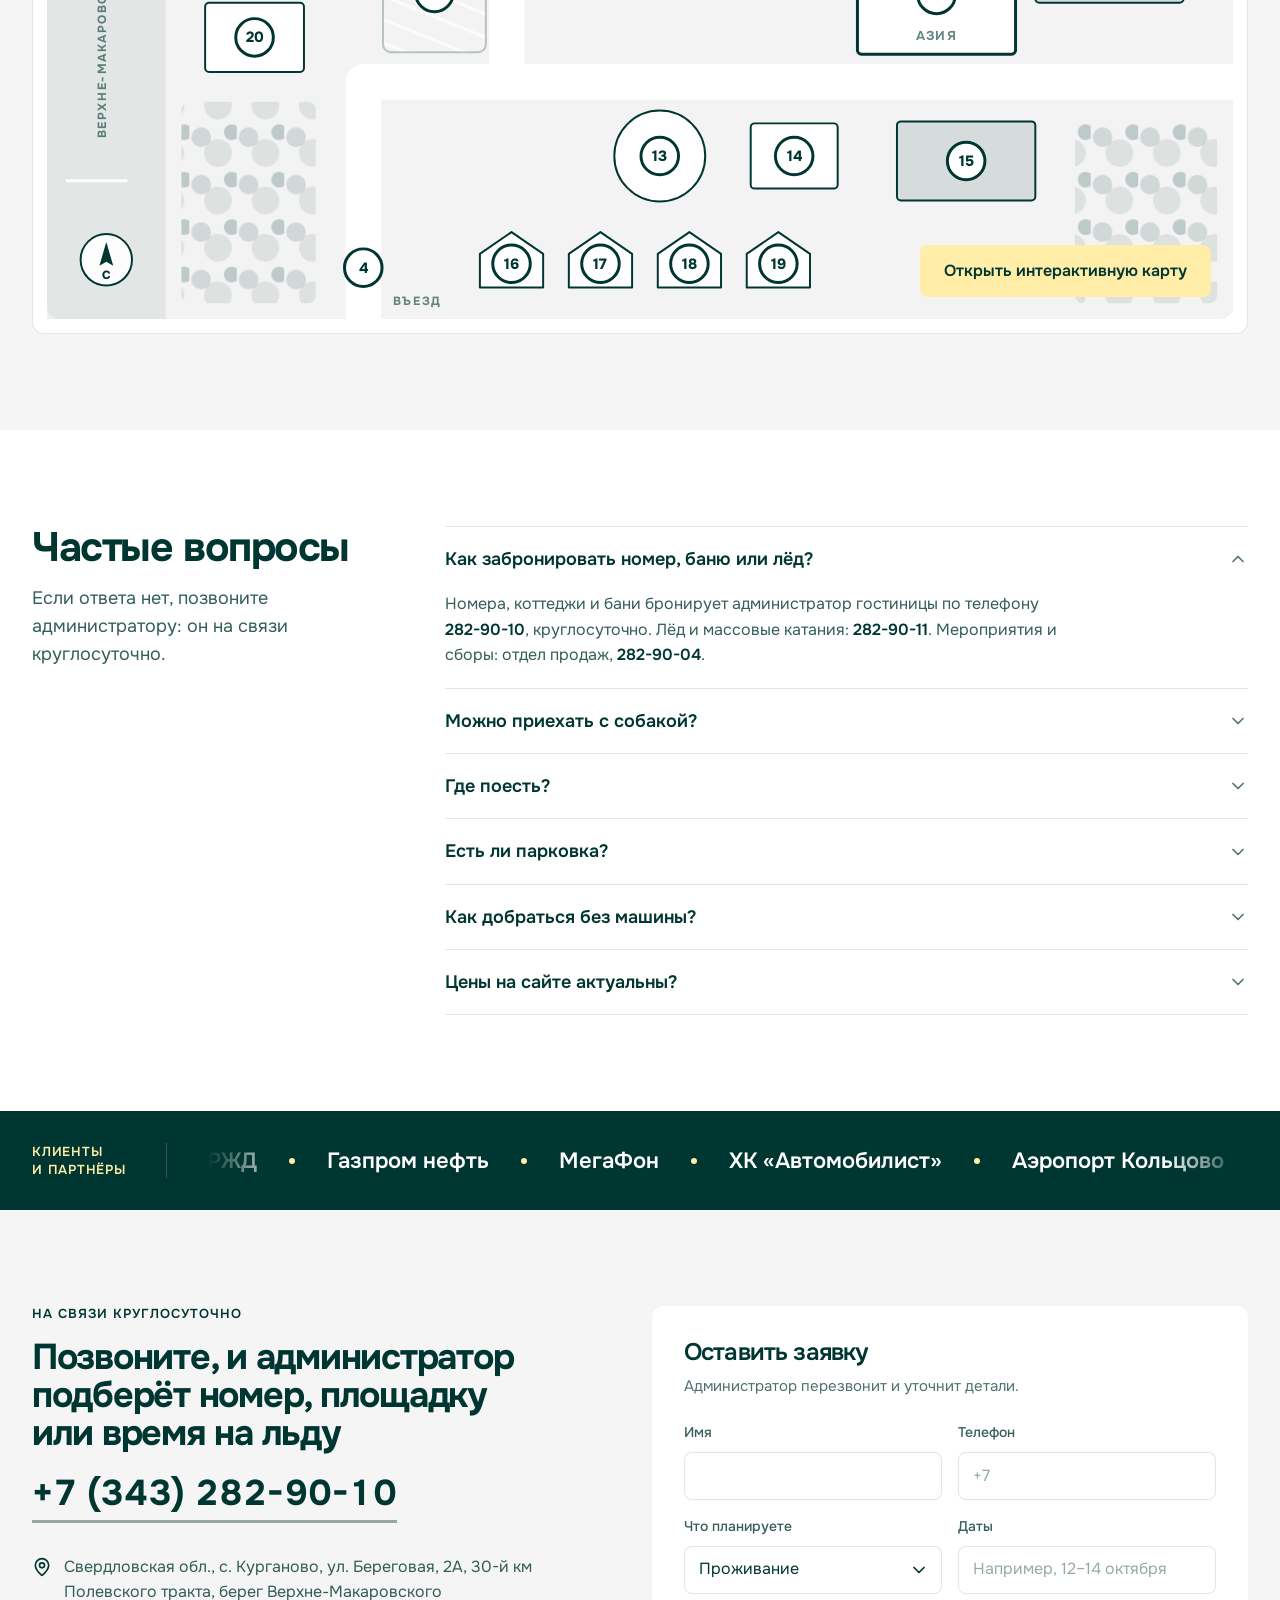
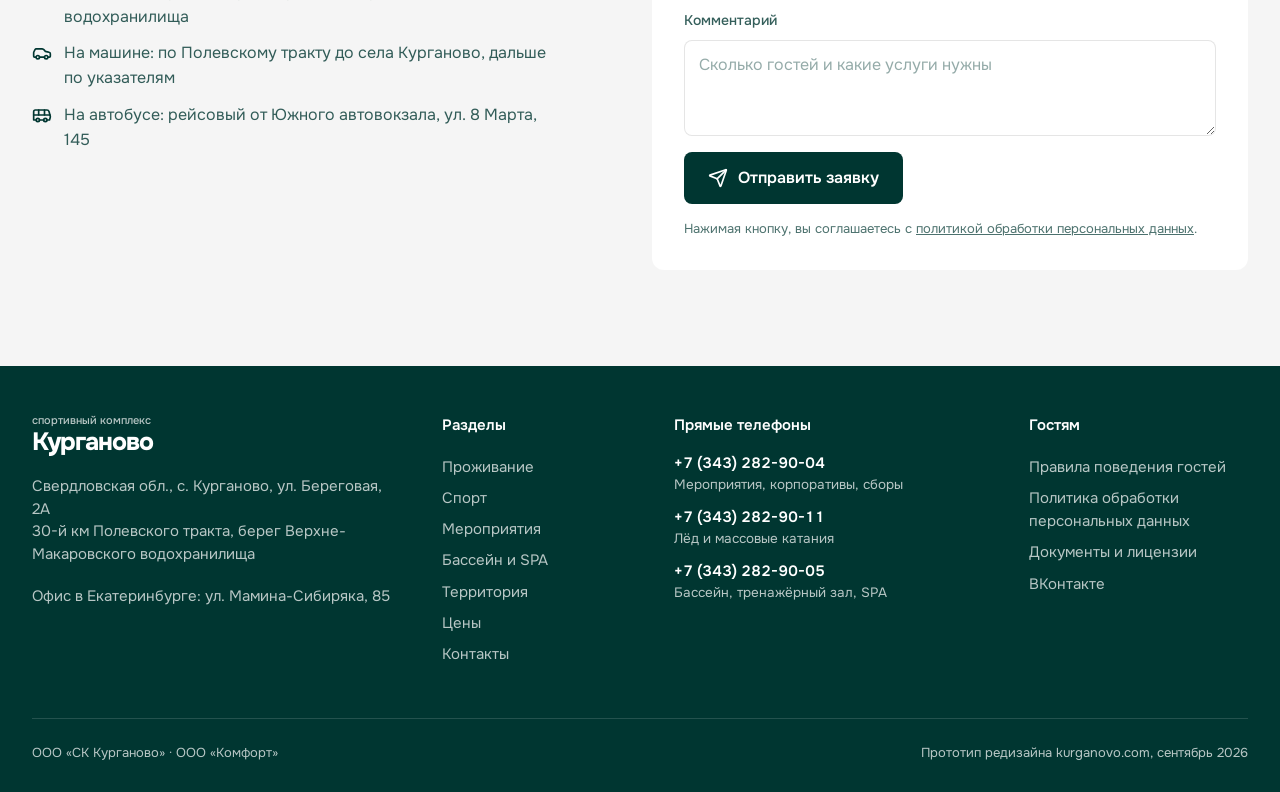
==== commit 9c0a4d8d: "remove hero location card" ====
--- a/index.html
+++ b/index.html
@@ -16,7 +16,7 @@
 <link rel="icon" href="data:,">
 <link rel="preload" href="assets/fonts/onest-cyrillic.woff2" as="font" type="font/woff2" crossorigin>
 <link rel="preload" as="image" href="assets/img/hero-facade-v3.webp" imagesrcset="assets/img/hero-facade-v3-900.webp 900w, assets/img/hero-facade-v3.webp 1672w" imagesizes="100vw" fetchpriority="high">
-<link rel="stylesheet" href="assets/site.css?v=mufjjr5y">
+<link rel="stylesheet" href="assets/site.css?v=mufjogbq">
 <script>document.documentElement.classList.add('js');if(/[?&]still/.test(location.search))document.documentElement.classList.add('still')</script>
 </head>
 <body>
@@ -43,7 +43,6 @@
         <a class="hero-link" href="prozhivanie.html">Посмотреть варианты</a>
       </div>
     </div>
-    <a class="hero-where" href="kontakty.html"><span class="hero-where-k"><svg class="ic" viewBox="0 0 24 24" aria-hidden="true"><path d="M20 10c0 4.993-5.539 10.193-7.399 11.799a1 1 0 0 1-1.202 0C9.539 20.193 4 14.993 4 10a8 8 0 0 1 16 0" /> <circle cx="12" cy="10" r="3" /></svg>Где мы</span><b>30-й км Полевского тракта</b><span>Берег Верхне-Макаровского водохранилища</span><span class="hero-where-l">Маршрут и телефоны</span></a>
   </div>
 </section>
 
@@ -177,6 +176,6 @@
   </div>
 </footer>
 <div class="toast" role="status" aria-live="polite"></div>
-<script src="assets/app.js?v=mufjjr5y" defer></script>
+<script src="assets/app.js?v=mufjogbq" defer></script>
 </body>
 </html>
--- a/assets/site.css
+++ b/assets/site.css
@@ -510,16 +510,6 @@
 .hero h1,.phero h1,.hero-lead,.hero .kicker,.phero .kicker,.crumbs{text-shadow:0 1px 16px rgba(0,30,27,.35)}
 .lhero .hero-lead,.lhero .crumbs{text-shadow:none}
 
-/* Где мы — карточка в первом экране */
-.hero .wrap{display:flex;align-items:flex-end;justify-content:space-between;gap:32px}
-.hero-where{flex:0 0 280px;display:grid;gap:4px;padding:20px;border-radius:var(--r3);background:#fff;color:var(--ink);font-size:14px;line-height:1.4;transition:background-color .2s ease}
-.hero-where:hover{background:var(--cream)}
-.hero-where-k{display:flex;align-items:center;gap:6px;margin-bottom:4px;color:var(--ink3);font-size:13px;font-weight:600}
-.hero-where-k .ic{width:16px;height:16px}
-.hero-where b{font-size:16px}
-.hero-where span:not(.hero-where-k){color:var(--ink2)}
-.hero-where .hero-where-l{margin-top:10px;color:var(--ink);font-weight:600;text-decoration:underline;text-underline-offset:3px;text-decoration-color:rgba(0,54,49,.3)}
-@media(max-width:900px){.hero-where{display:none}}
 /* Частые вопросы */
 .faq-g{align-items:start}
 .faq{border-top:1px solid var(--line)}
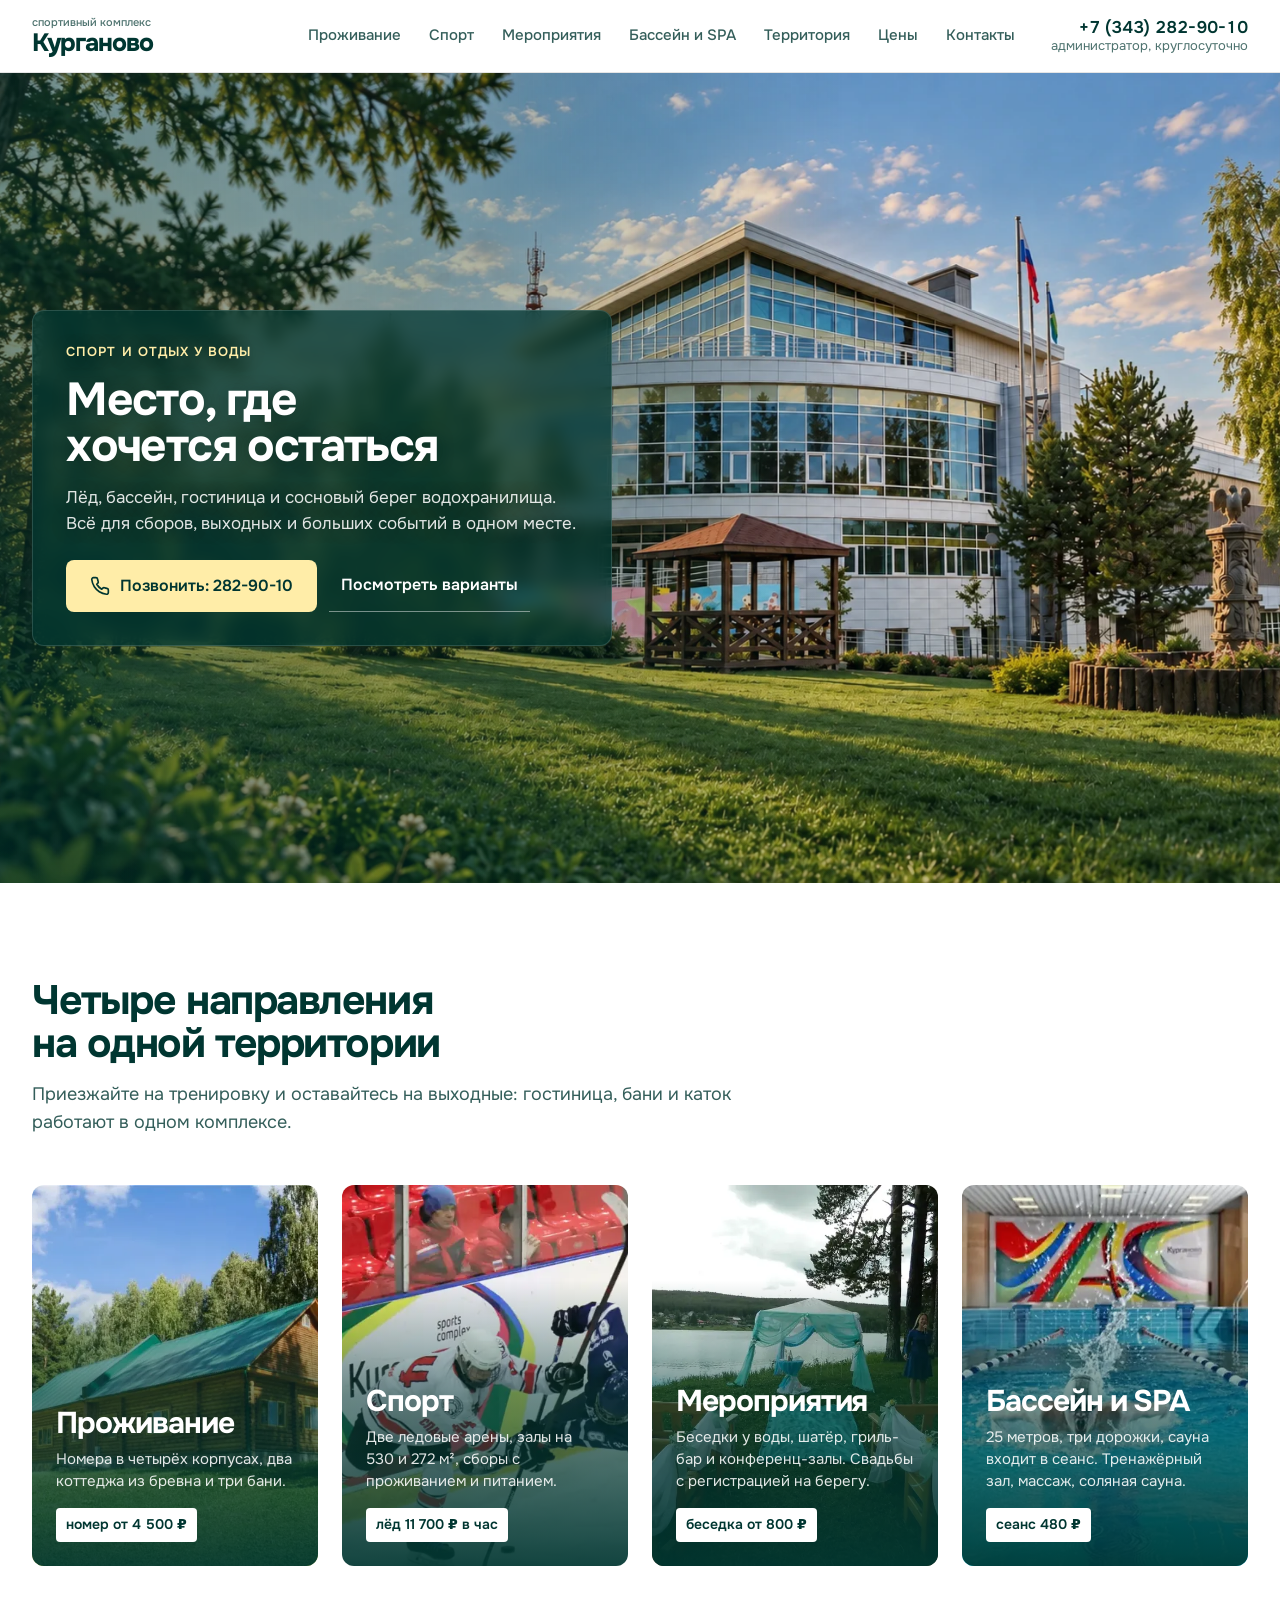
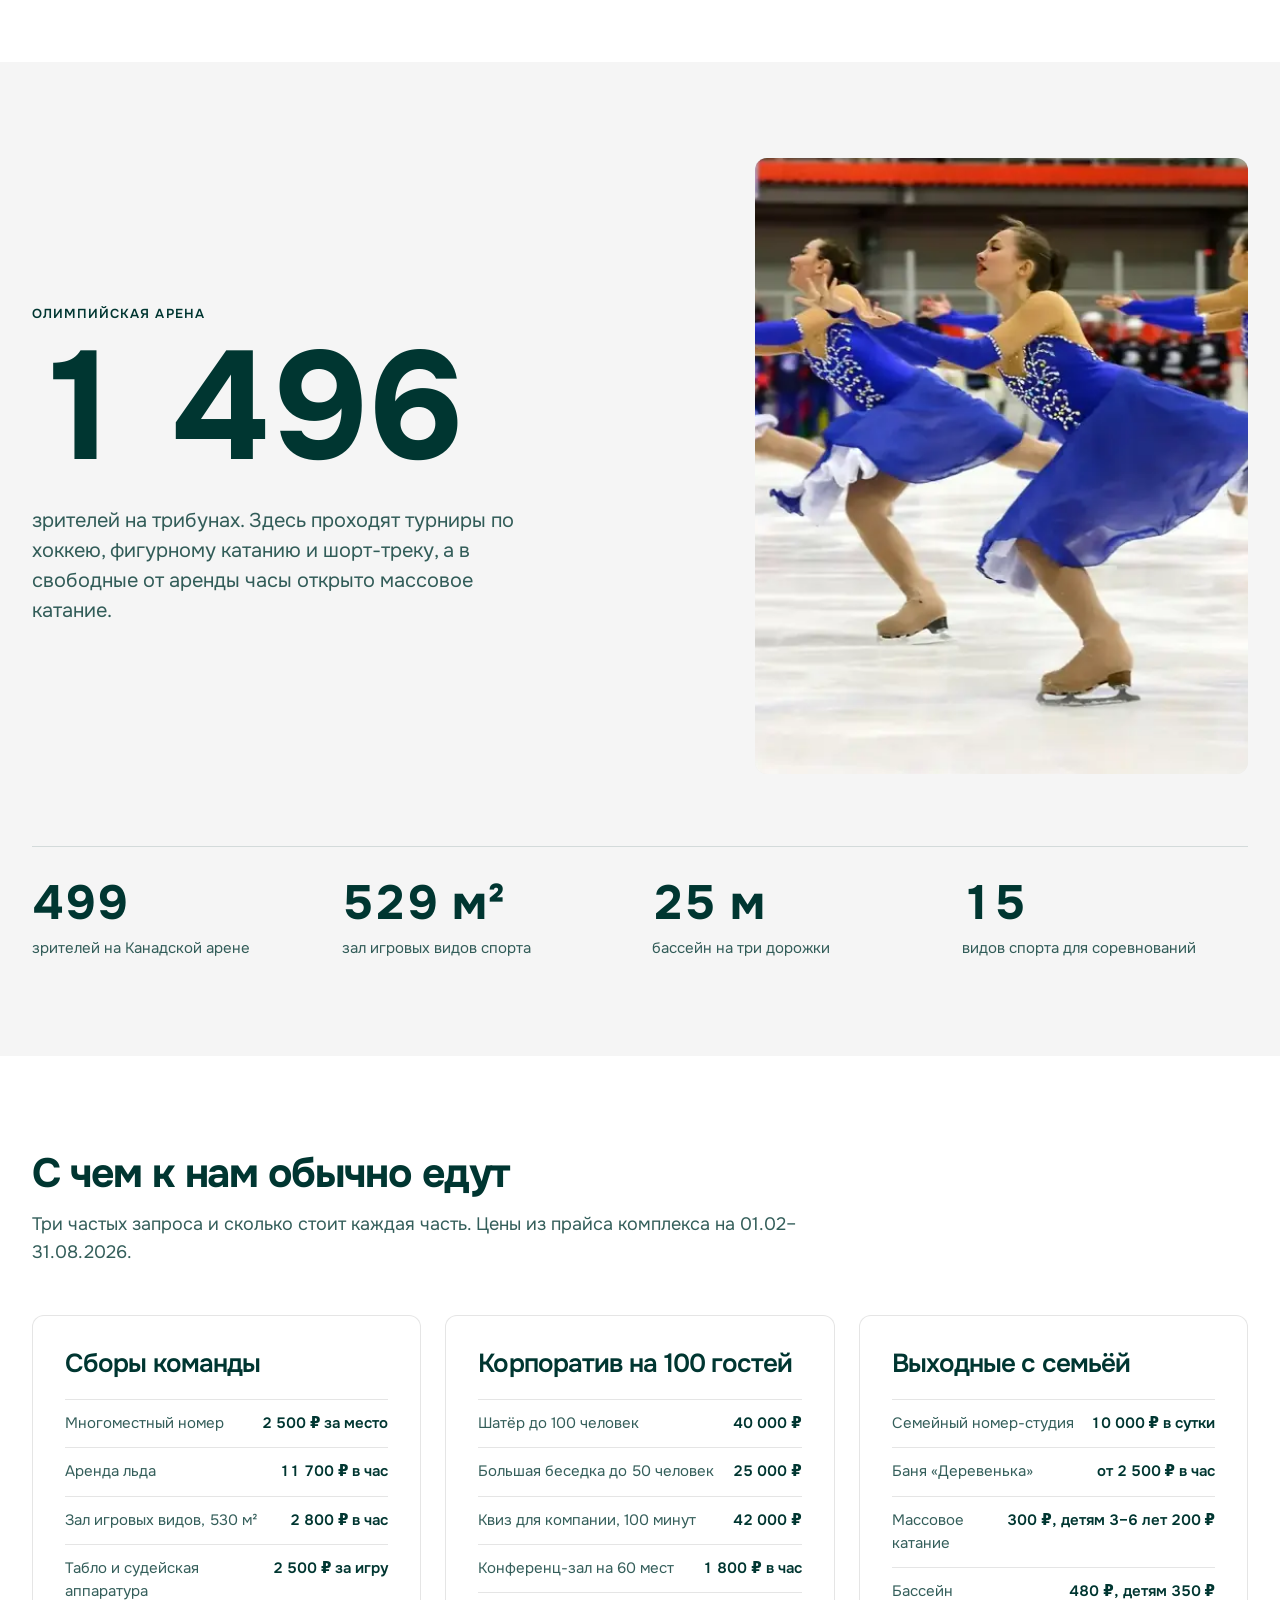
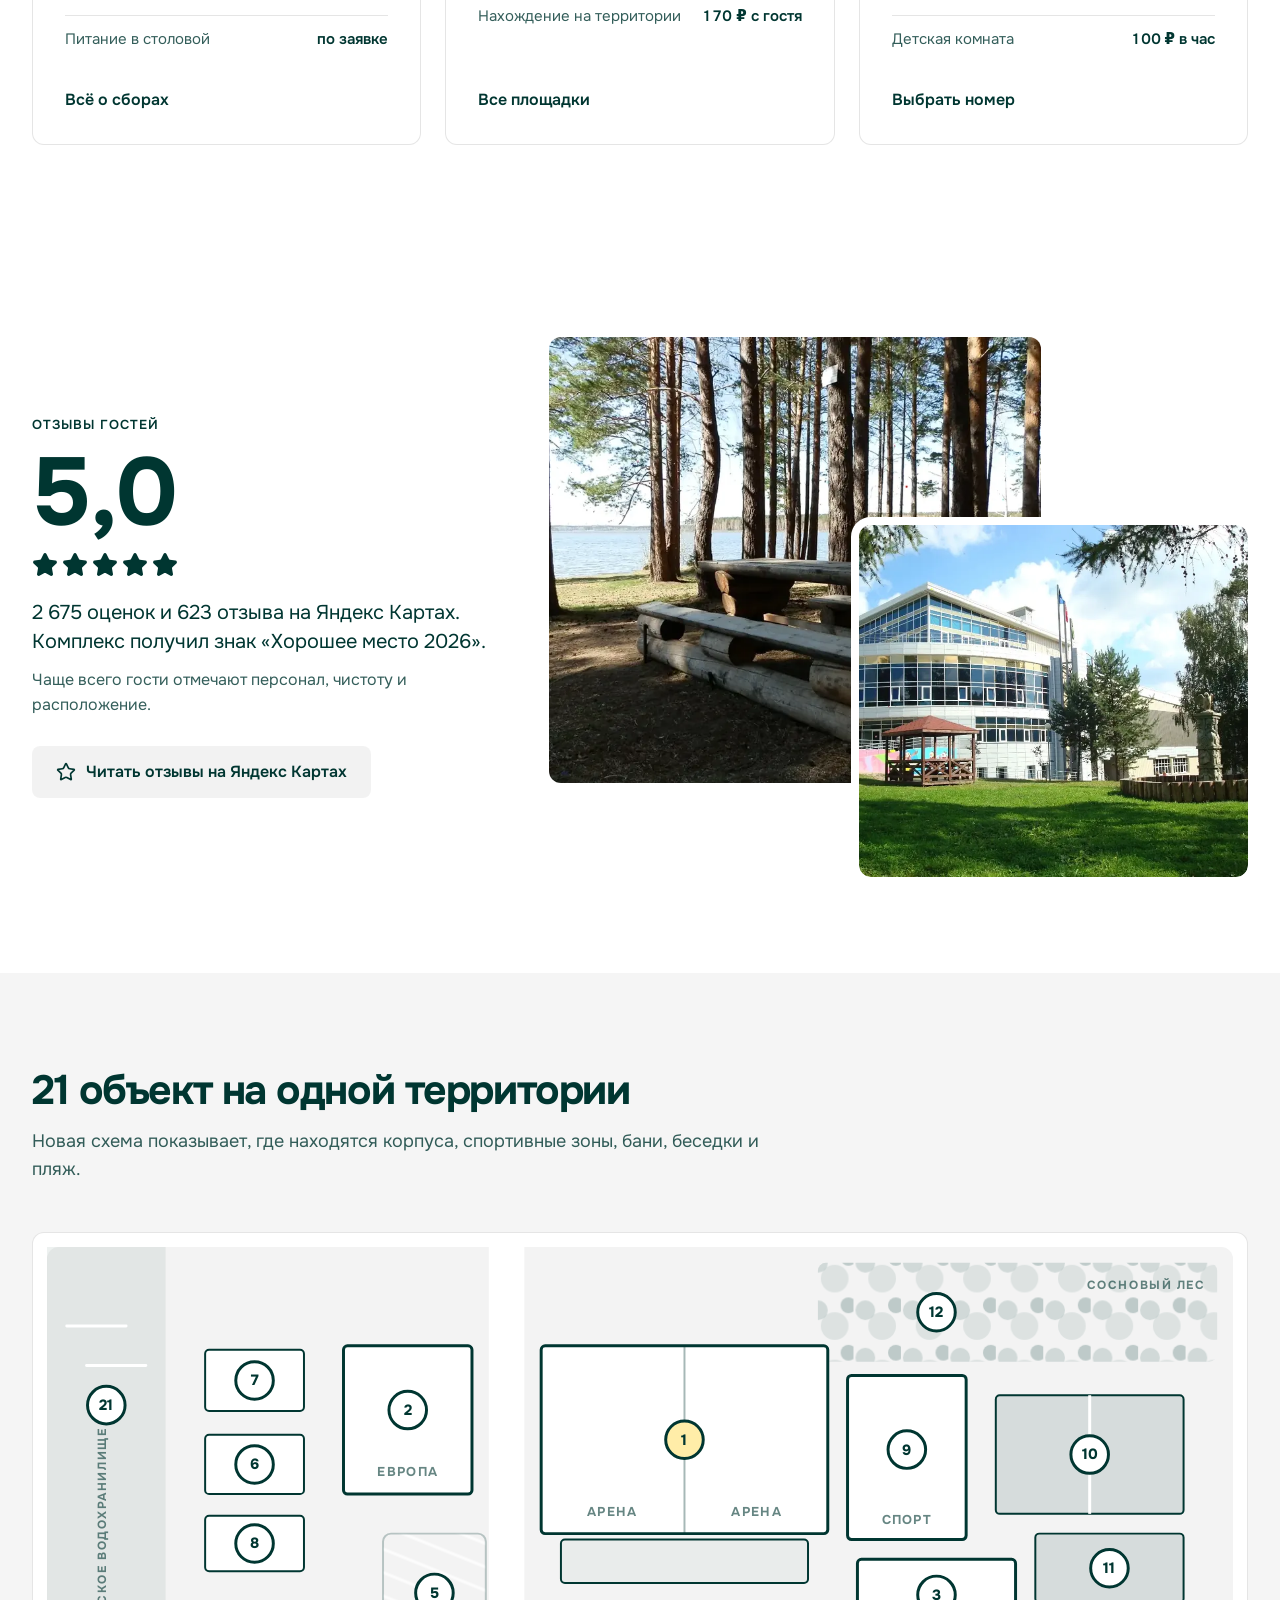
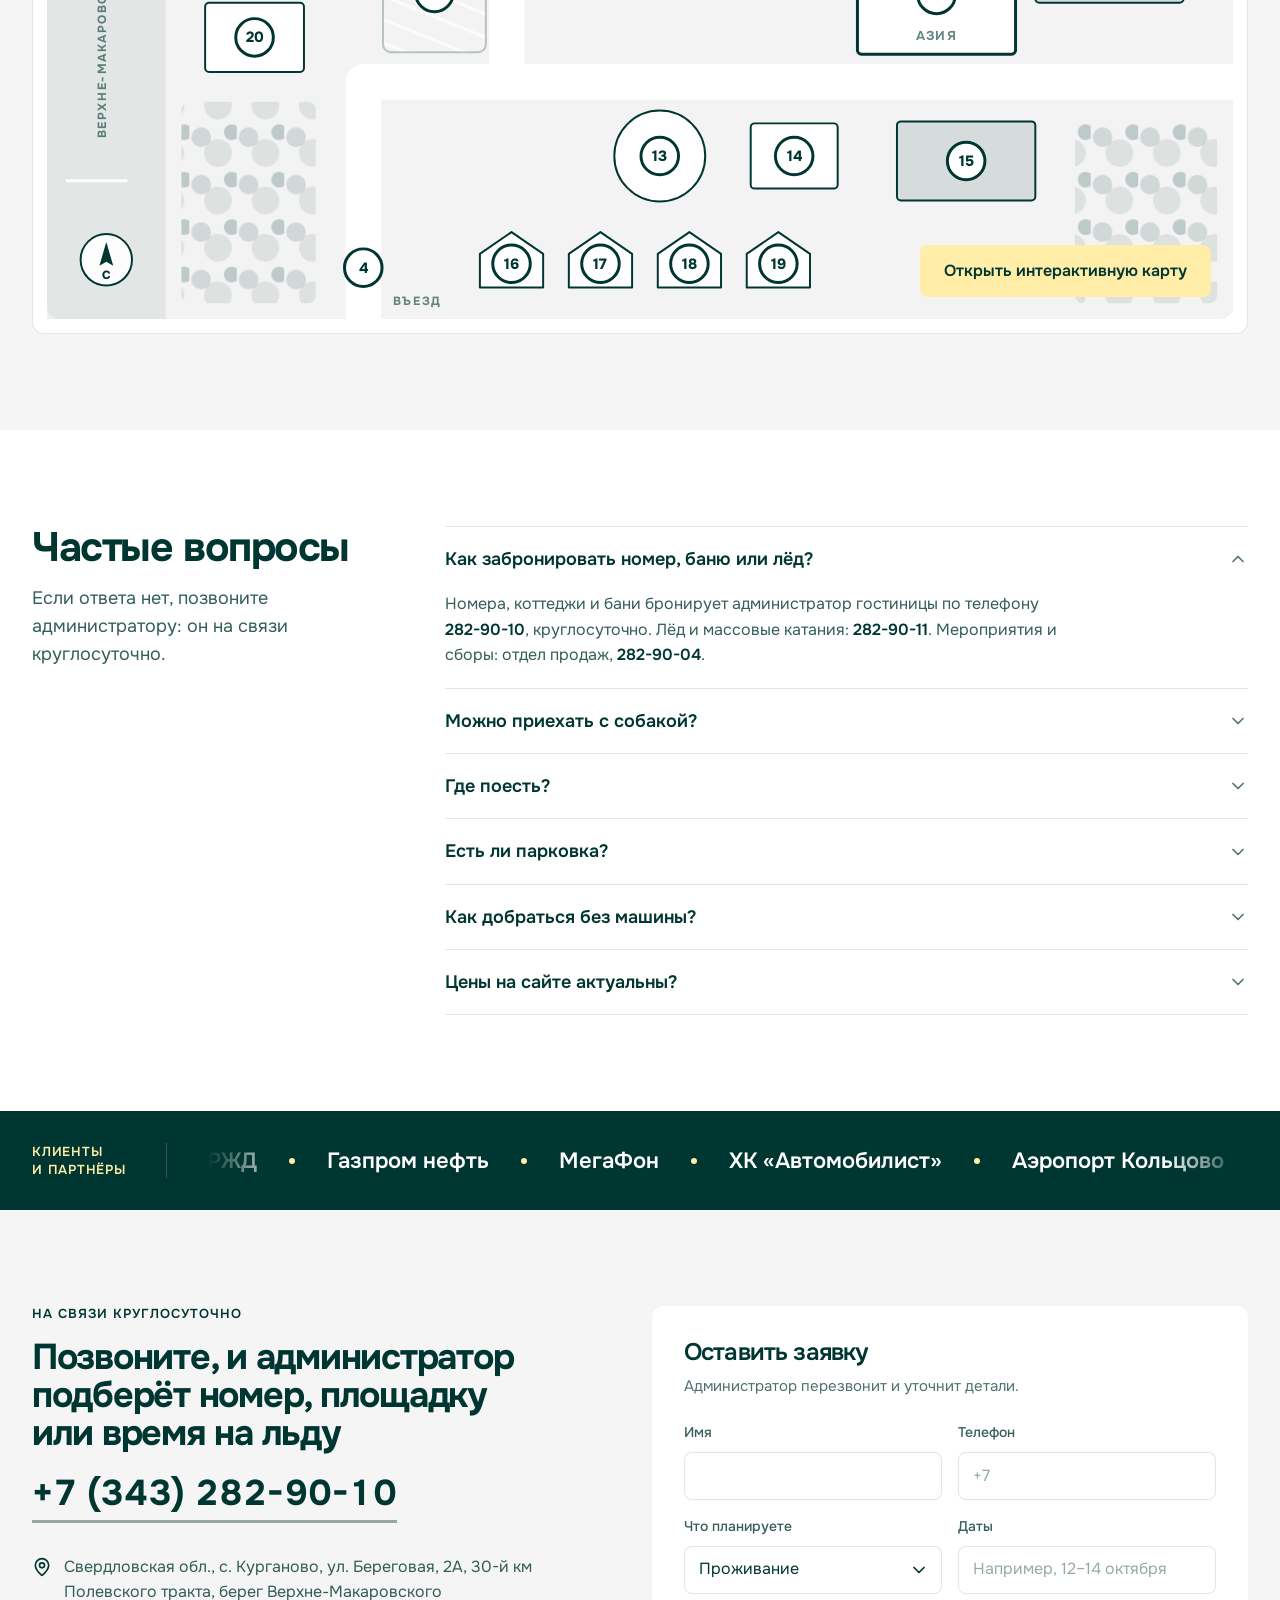
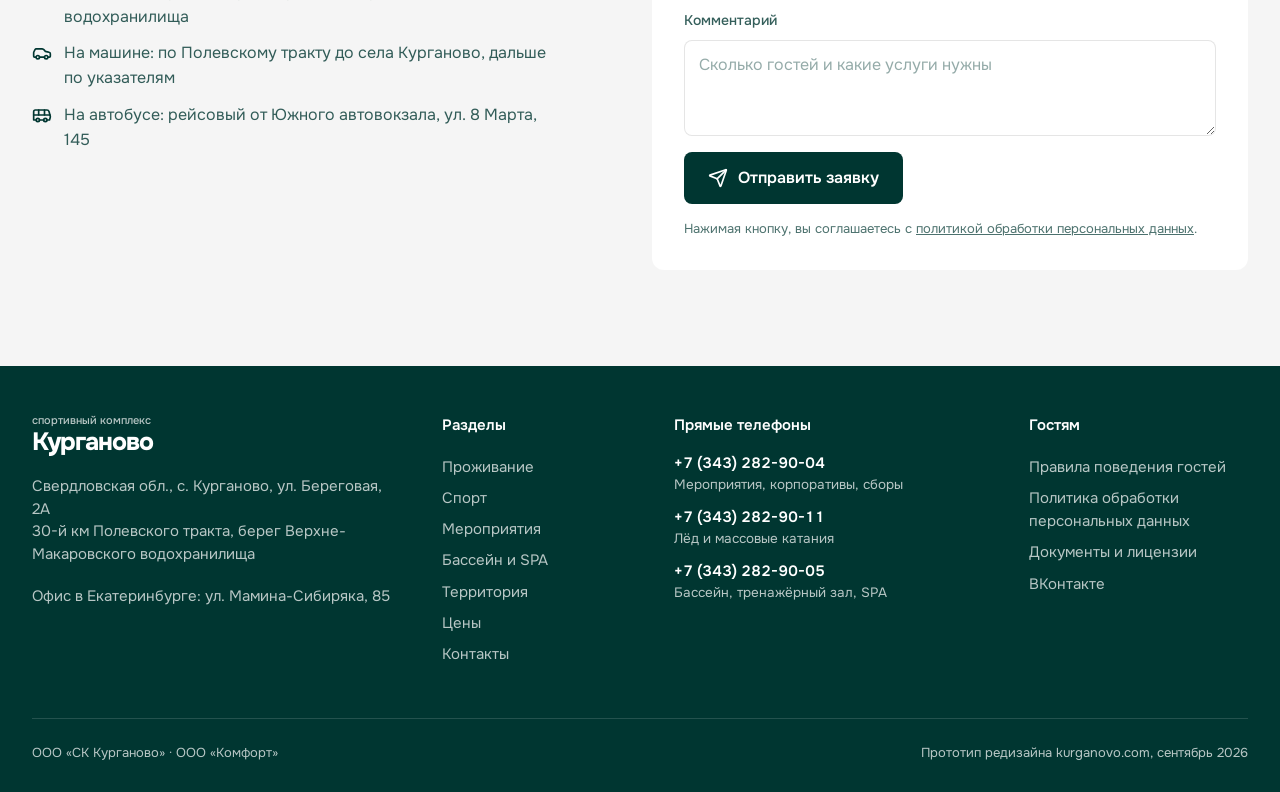
==== commit f82a5795: "mobile: no horizontal overflow, 20px gutters, map preview fit, compact hero, tap targets" ====
--- a/index.html
+++ b/index.html
@@ -16,7 +16,7 @@
 <link rel="icon" href="data:,">
 <link rel="preload" href="assets/fonts/onest-cyrillic.woff2" as="font" type="font/woff2" crossorigin>
 <link rel="preload" as="image" href="assets/img/hero-facade-v3.webp" imagesrcset="assets/img/hero-facade-v3-900.webp 900w, assets/img/hero-facade-v3.webp 1672w" imagesizes="100vw" fetchpriority="high">
-<link rel="stylesheet" href="assets/site.css?v=mufjogbq">
+<link rel="stylesheet" href="assets/site.css?v=mufjwzg5">
 <script>document.documentElement.classList.add('js');if(/[?&]still/.test(location.search))document.documentElement.classList.add('still')</script>
 </head>
 <body>
@@ -134,7 +134,7 @@
 
 <section class="clients">
   <div class="wrap clients-in">
-    <p class="clients-k">Клиенты<br>и партнёры</p>
+    <p class="clients-k">Клиенты <br>и партнёры</p>
     <div class="marquee" role="region" aria-label="Клиенты: РЖД, Газпром нефть, МегаФон, ХК «Автомобилист», Аэропорт Кольцово, МРСК Урала, Свердловэнерго, КЭС Холдинг, Škoda, «Мотив», «Югория», КриоГаз"><div class="marquee-track" aria-hidden="true"><span>РЖД</span><span>Газпром нефть</span><span>МегаФон</span><span>ХК «Автомобилист»</span><span>Аэропорт Кольцово</span><span>МРСК Урала</span><span>Свердловэнерго</span><span>КЭС Холдинг</span><span>Škoda</span><span>«Мотив»</span><span>«Югория»</span><span>КриоГаз</span><span>РЖД</span><span>Газпром нефть</span><span>МегаФон</span><span>ХК «Автомобилист»</span><span>Аэропорт Кольцово</span><span>МРСК Урала</span><span>Свердловэнерго</span><span>КЭС Холдинг</span><span>Škoda</span><span>«Мотив»</span><span>«Югория»</span><span>КриоГаз</span></div></div>
   </div>
 </section>
@@ -176,6 +176,6 @@
   </div>
 </footer>
 <div class="toast" role="status" aria-live="polite"></div>
-<script src="assets/app.js?v=mufjogbq" defer></script>
+<script src="assets/app.js?v=mufjwzg5" defer></script>
 </body>
 </html>
--- a/assets/site.css
+++ b/assets/site.css
@@ -429,7 +429,7 @@
   .map-index{grid-template-columns:repeat(3,minmax(0,1fr))}
 }
 @media(max-width:680px){
-  .wrap{padding-inline:16px}
+  .wrap{padding-inline:20px}
   .sec{padding-block:56px}
   .sec-tight{padding-block:48px}
   .sec-head{margin-bottom:32px}
@@ -460,7 +460,7 @@
   .lad-top .lad-num{font-size:36px}
   .ladder li.lad-top{padding:20px}
   .gallery{grid-template-columns:1fr}
-  .pnav{margin-inline:-16px;padding-inline:16px}
+  .pnav{margin-inline:-20px;padding-inline:20px}
   .pblock h2{font-size:28px}
   .event-price-groups{gap:16px}.event-price-groups .pblock,.event-price-groups .pblock:first-child{padding:22px 16px}
   .ptable thead{display:none}
@@ -476,7 +476,7 @@
   .collage{grid-template-columns:1fr;grid-template-rows:none;aspect-ratio:auto;gap:16px}
   .collage .c1,.collage .c2{grid-column:auto;grid-row:auto;aspect-ratio:4/3;outline:0}
   .map-preview{padding:6px;border-radius:12px}.map-preview .btn{position:static;width:100%;margin-top:8px;white-space:normal;text-align:center}
-  .tmap-canvas{margin-inline:-16px;padding:4px;border-radius:0;border-inline:0;overflow-x:auto}.tmap-svg{min-width:760px}.map-tools{position:sticky;left:12px;top:10px;width:max-content;margin-bottom:-50px}.map-tools .map-route-toggle{font-size:12px;padding-inline:9px}
+  .tmap-canvas{margin-inline:-20px;padding:4px;border-radius:0;border-inline:0;overflow-x:auto}.tmap-canvas .tmap-svg{min-width:760px}.map-tools{position:sticky;left:12px;top:10px;width:max-content;margin-bottom:-50px}.map-tools .map-route-toggle{font-size:12px;padding-inline:9px}
   .map-index{grid-template-columns:1fr 1fr}.map-index button{padding:9px}.map-index span{font-size:13px}
   .ftr-main{grid-template-columns:1fr;gap:34px}
   .ftr-bot{grid-template-columns:1fr}.ftr-bot span:last-child{text-align:left}
@@ -570,3 +570,15 @@
 .hero-panel .hero-lead{margin-top:16px;font-size:17px}
 .hero-panel .hero-cta{margin-top:24px}
 @media(max-width:760px){.hero-panel{padding:20px}.hero-panel h1{font-size:30px}.hero-panel .hero-lead{font-size:16px}}
+
+/* Телефон */
+@media(max-width:680px){
+  .map-preview{padding:8px;overflow:hidden}
+  .map-preview .tmap-svg{display:block;width:640px;max-width:none;margin-left:calc((100% - 640px) / 2)}
+  .map-preview .btn{position:static;display:flex;width:100%;margin-top:8px}
+  .hero{min-height:0}
+  .hero .wrap{padding-block:96px 40px}
+  .ftr-col a{padding-block:8px}
+  .ftr-ph{gap:14px}
+  .ftr-ph a{padding-block:4px}
+}
